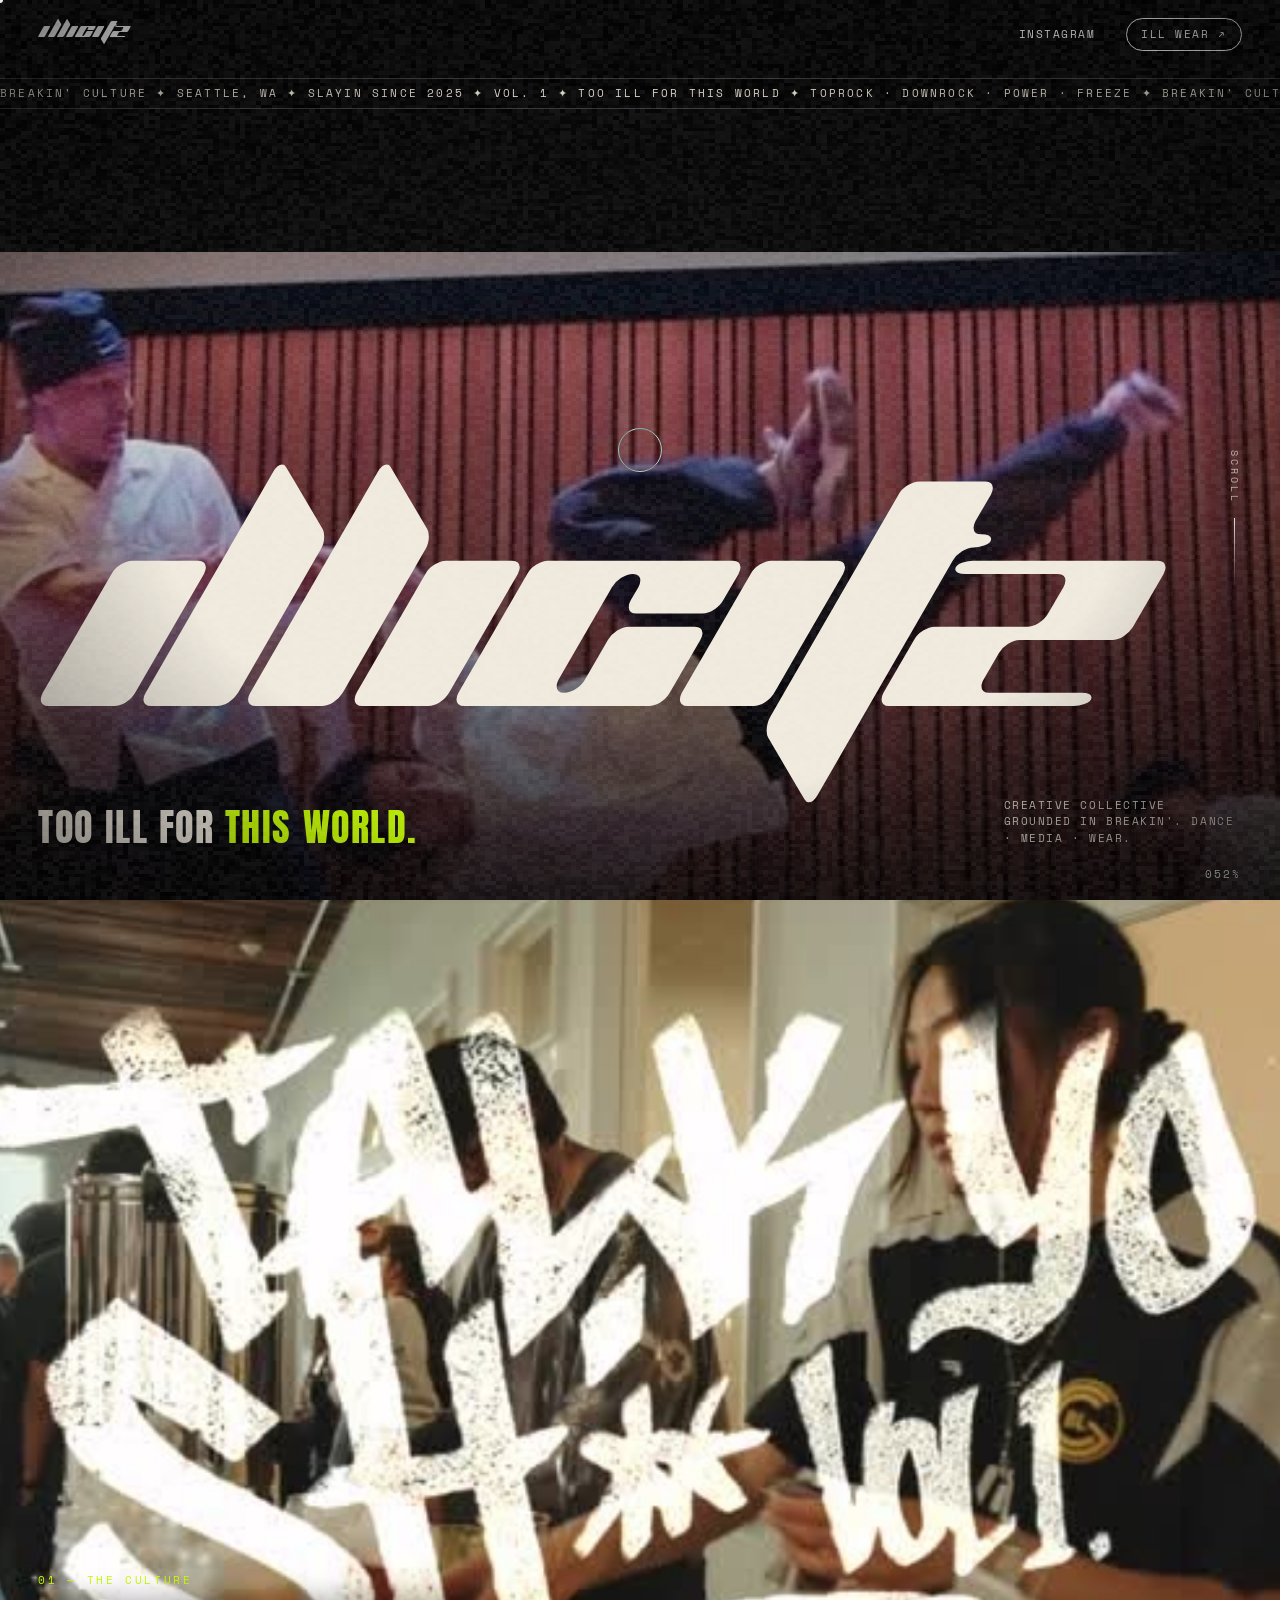
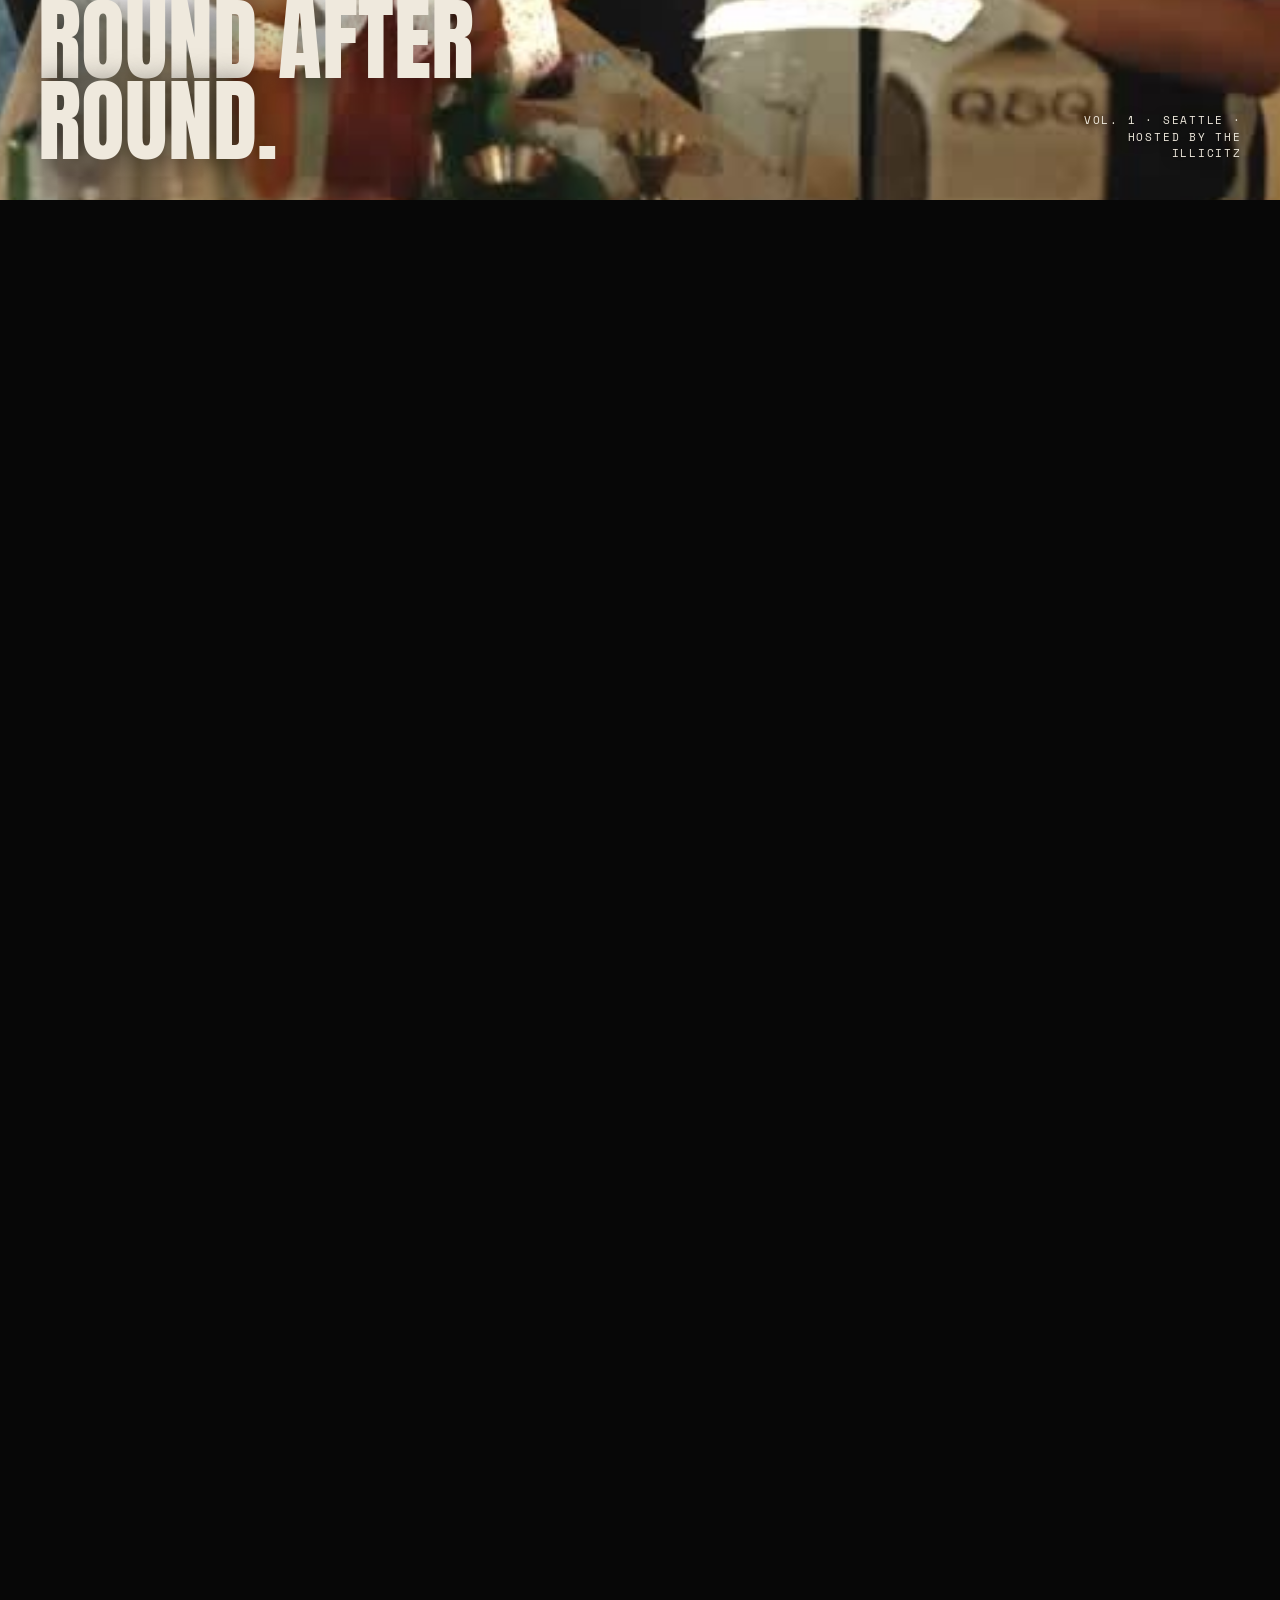
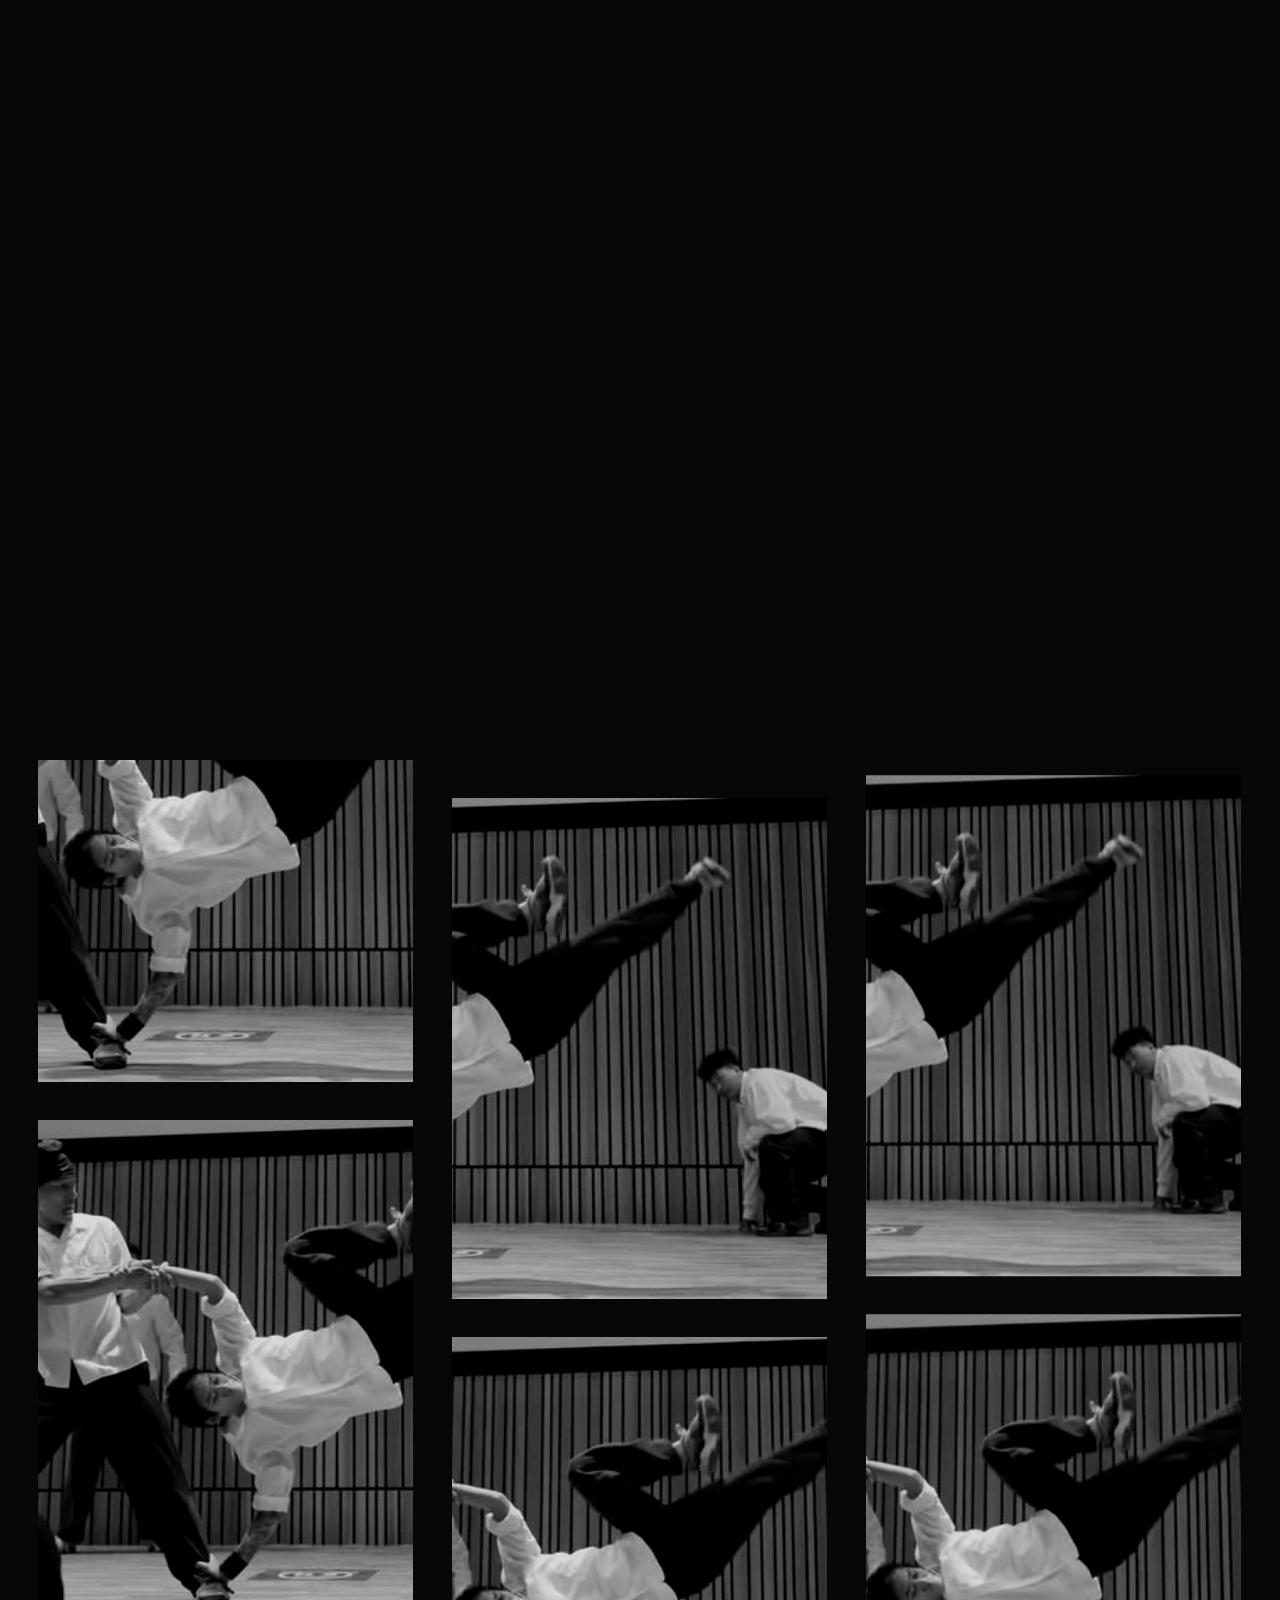
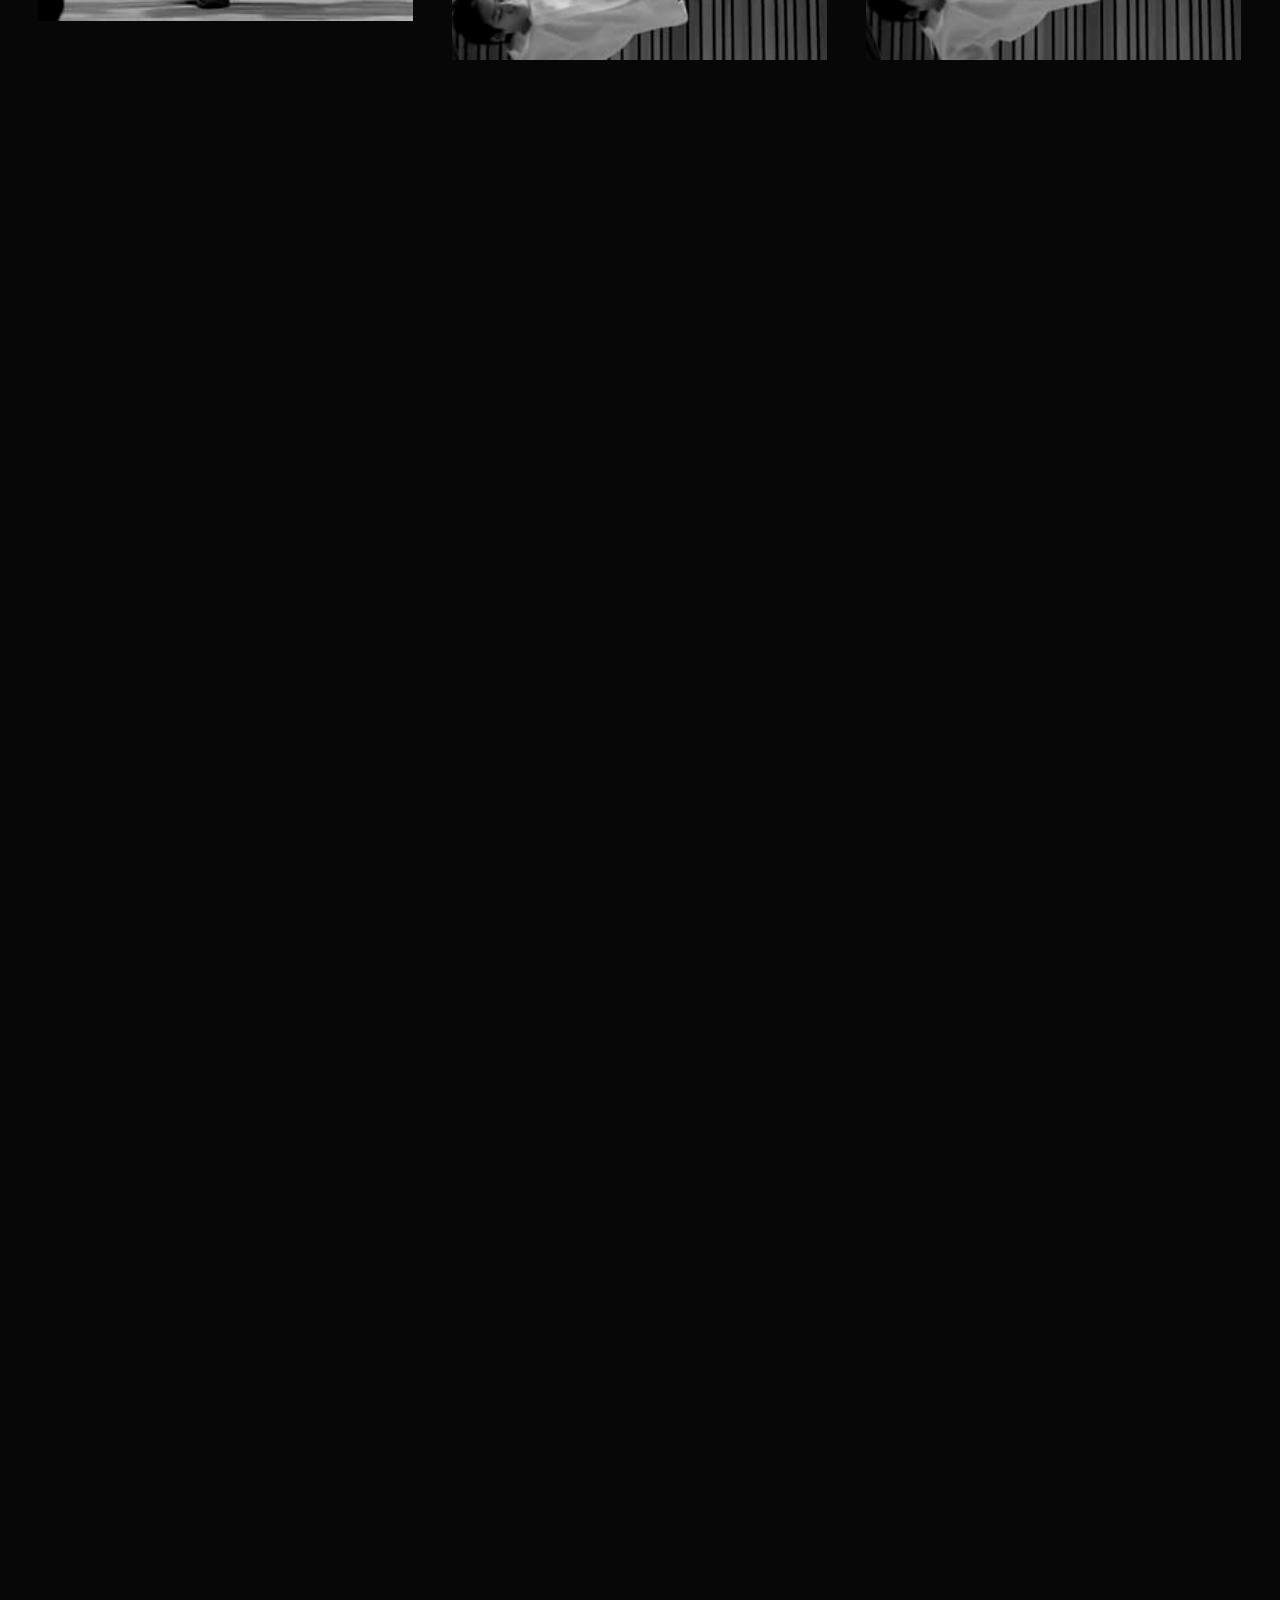
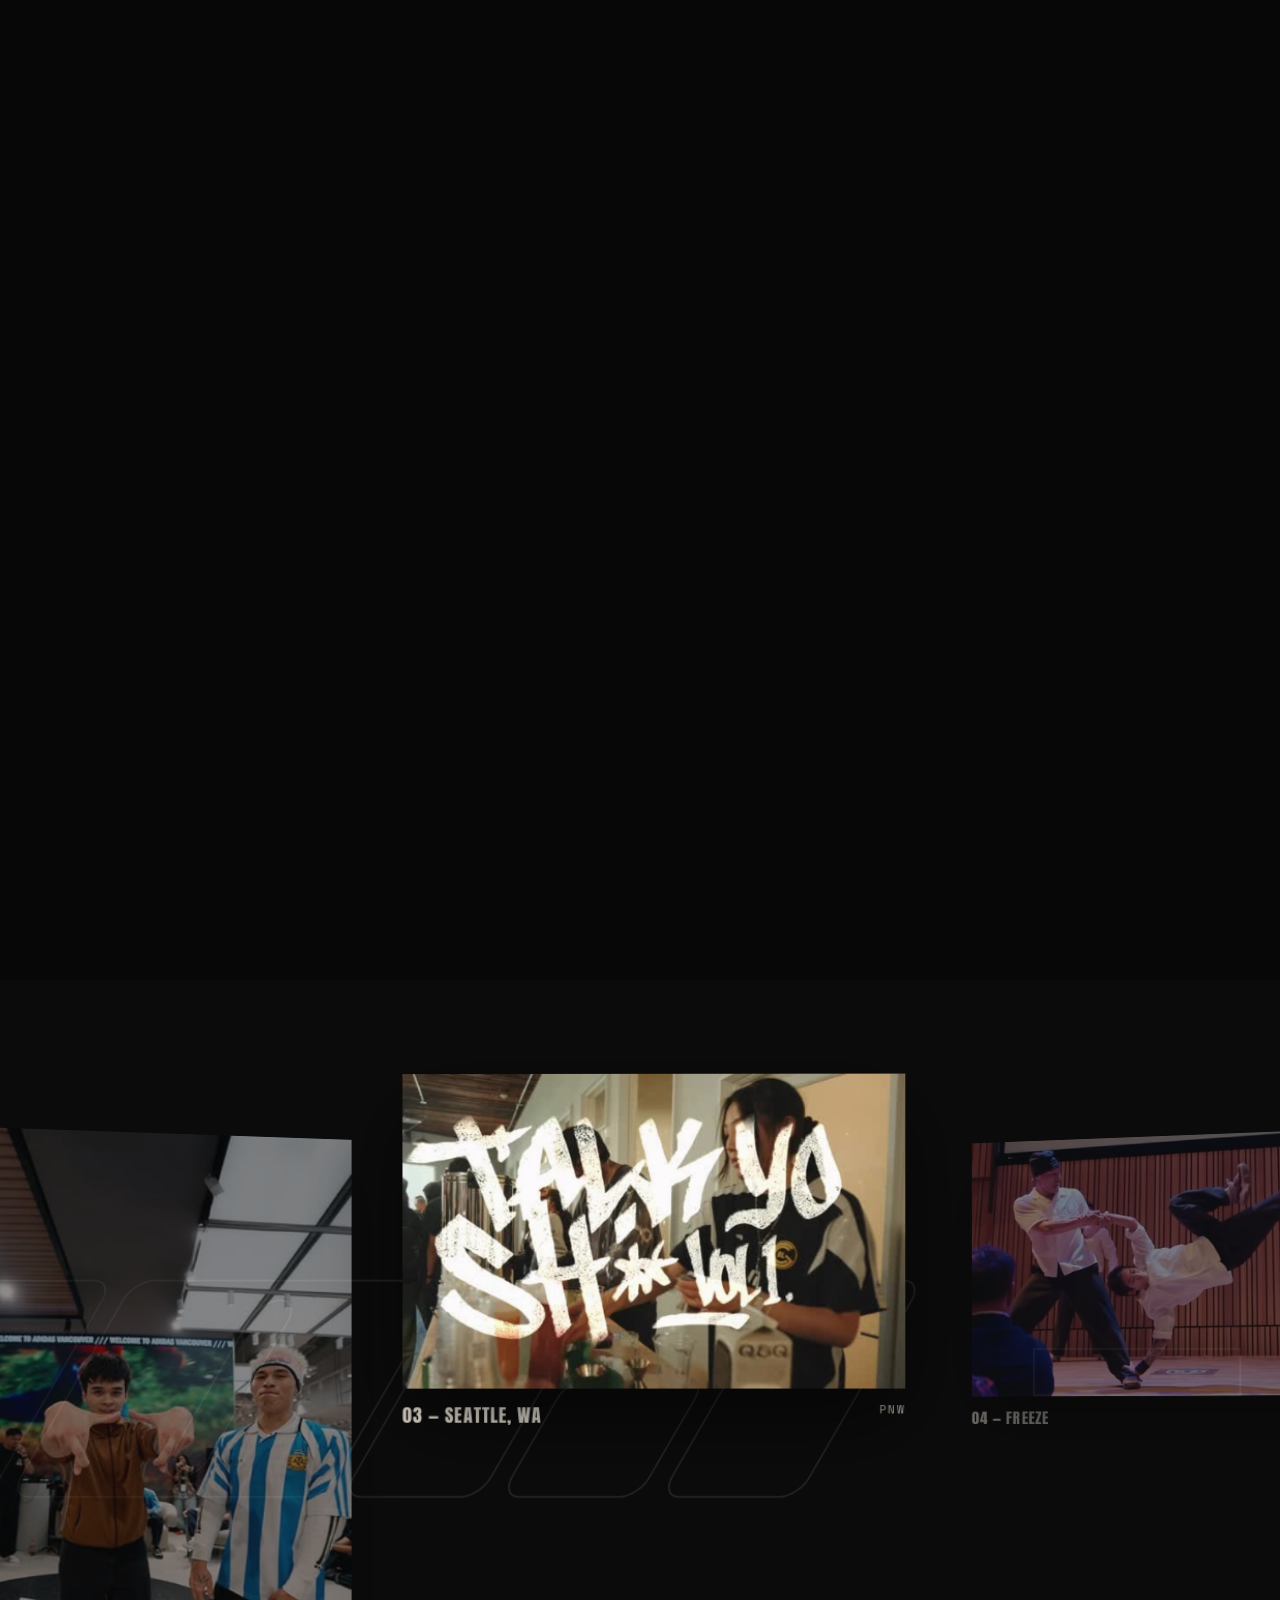
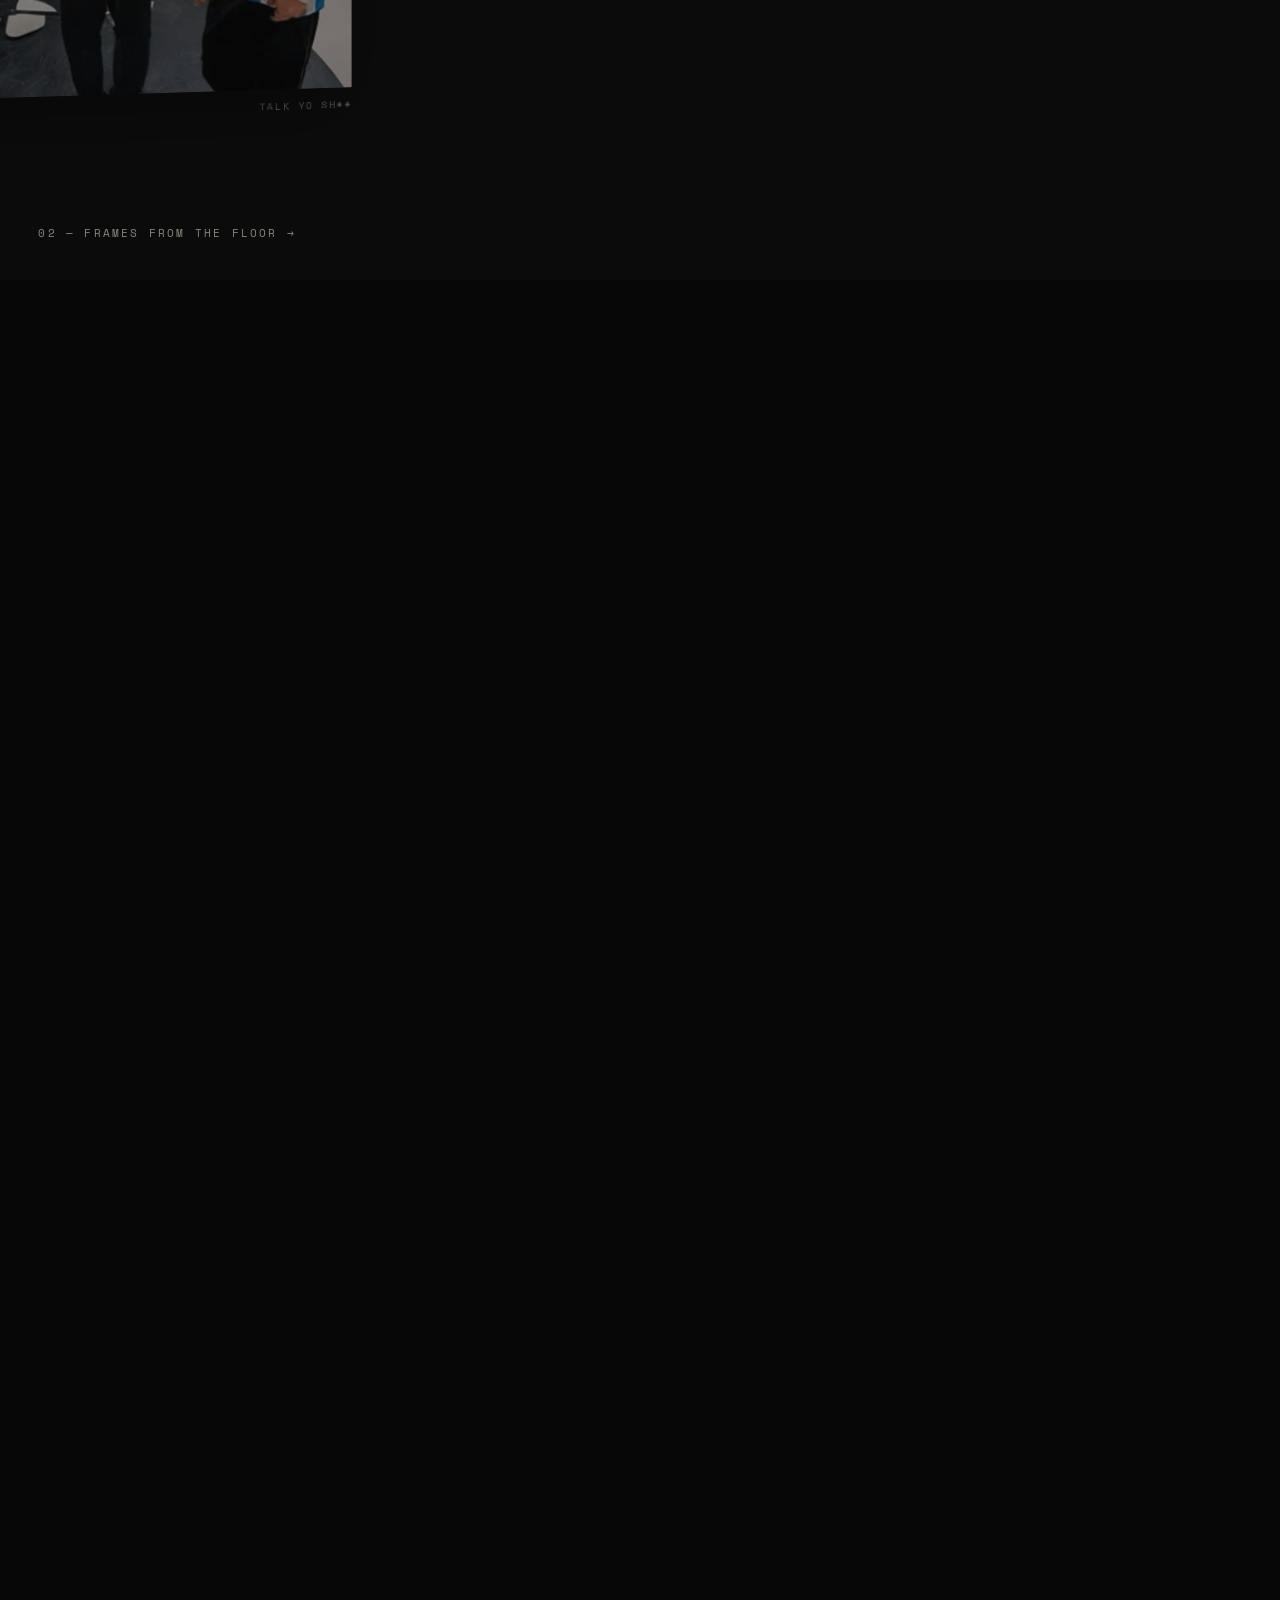
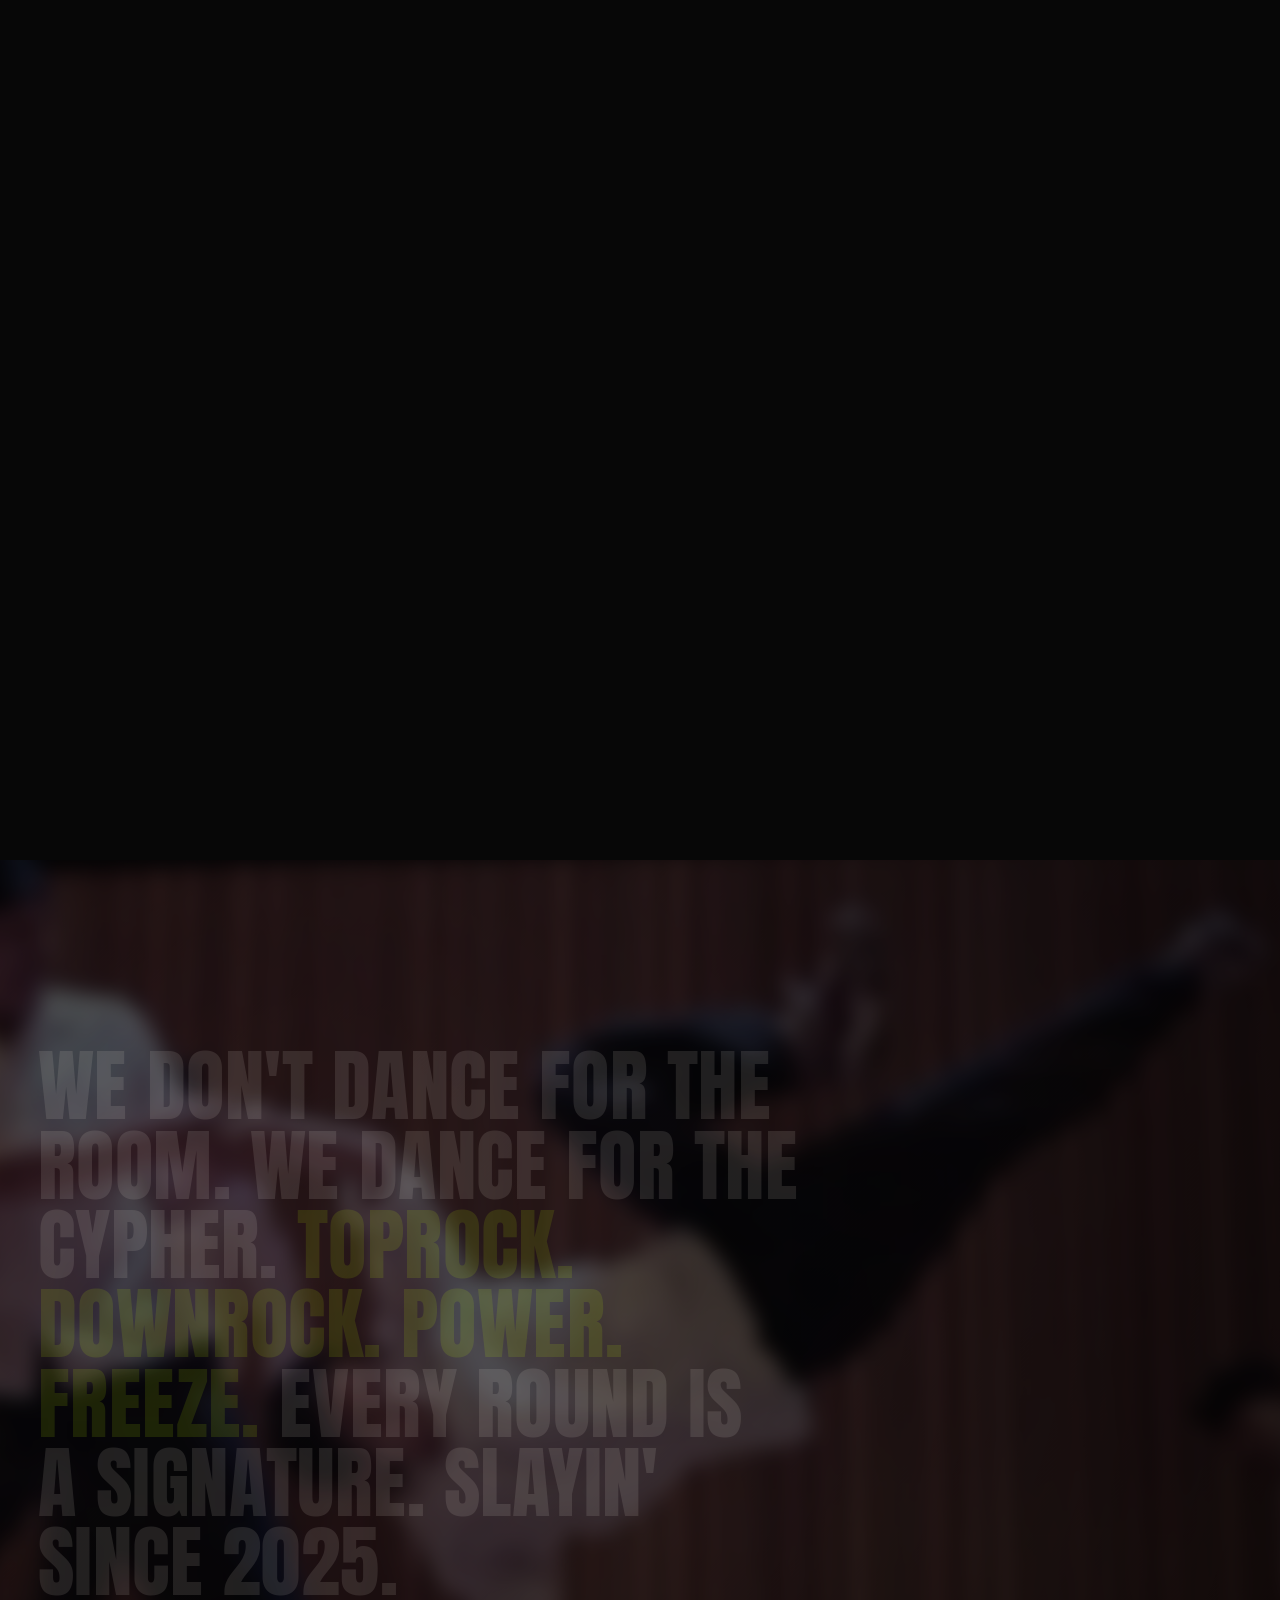
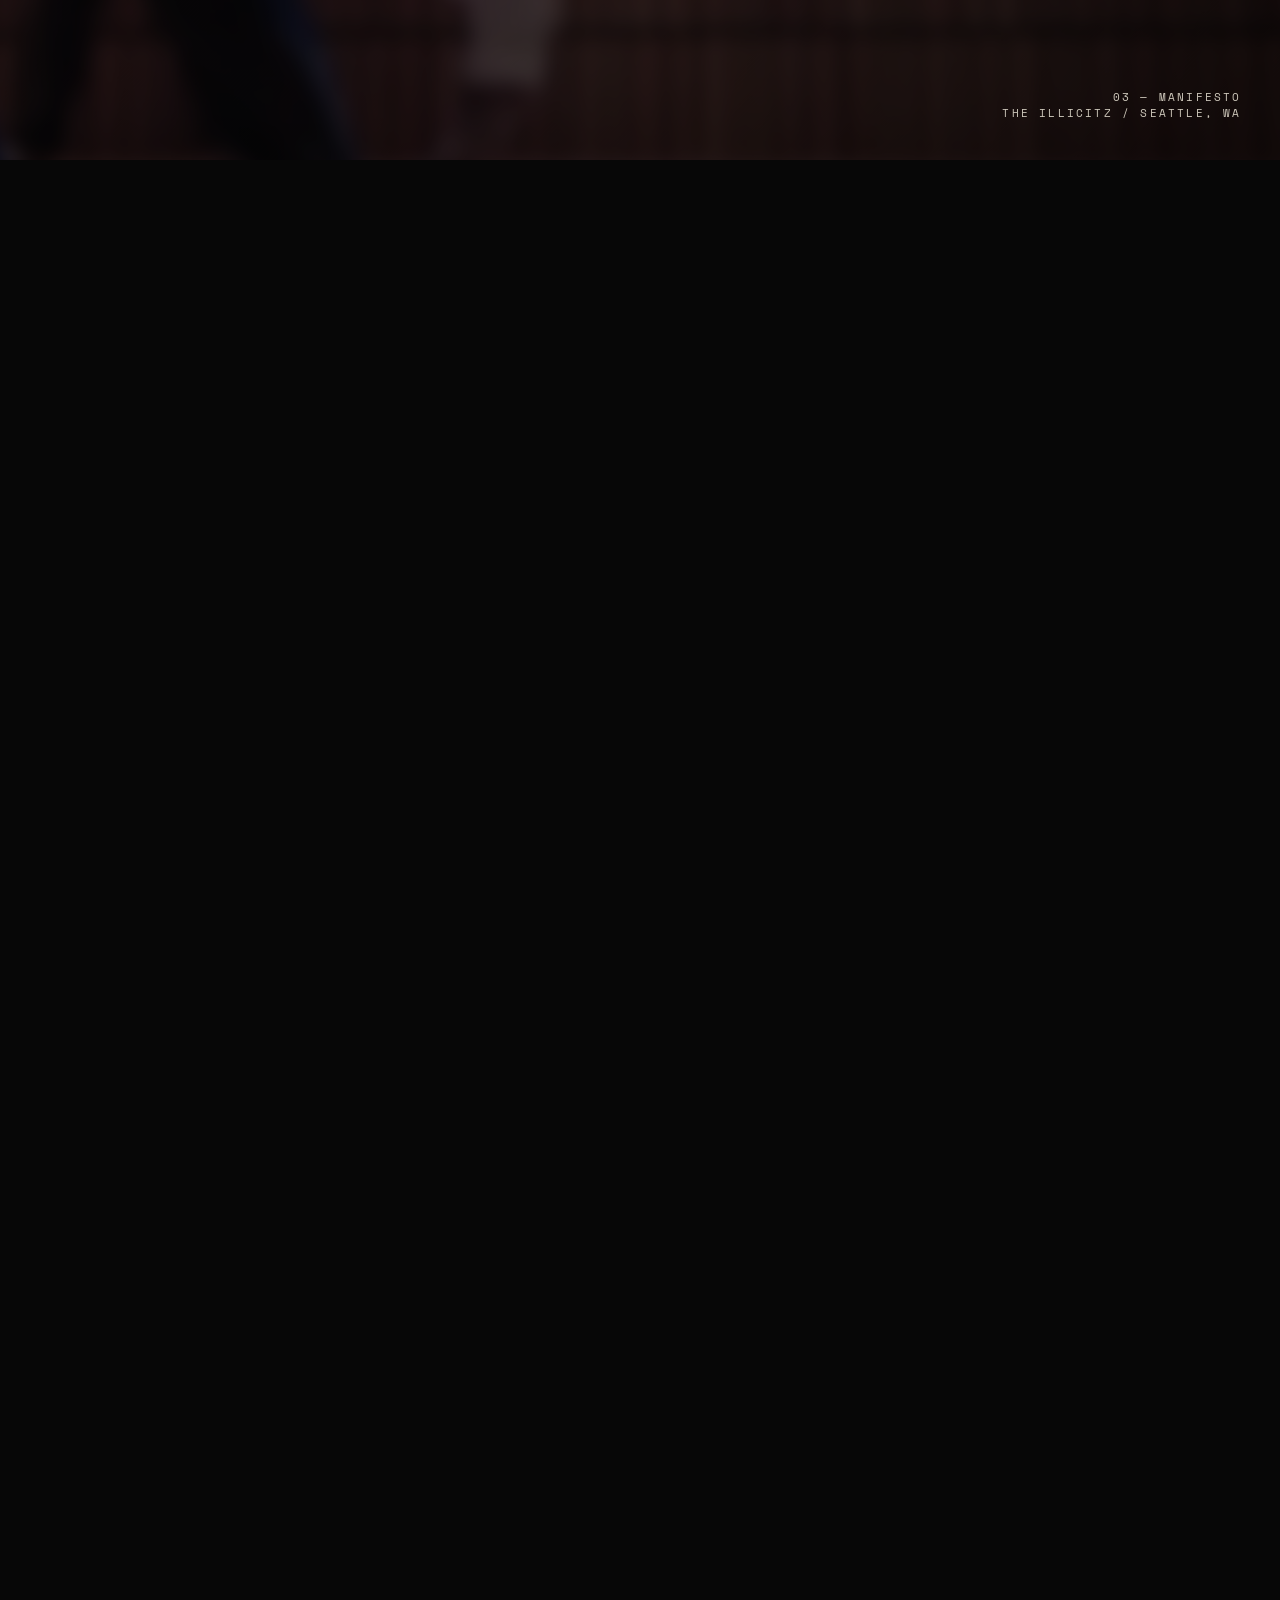
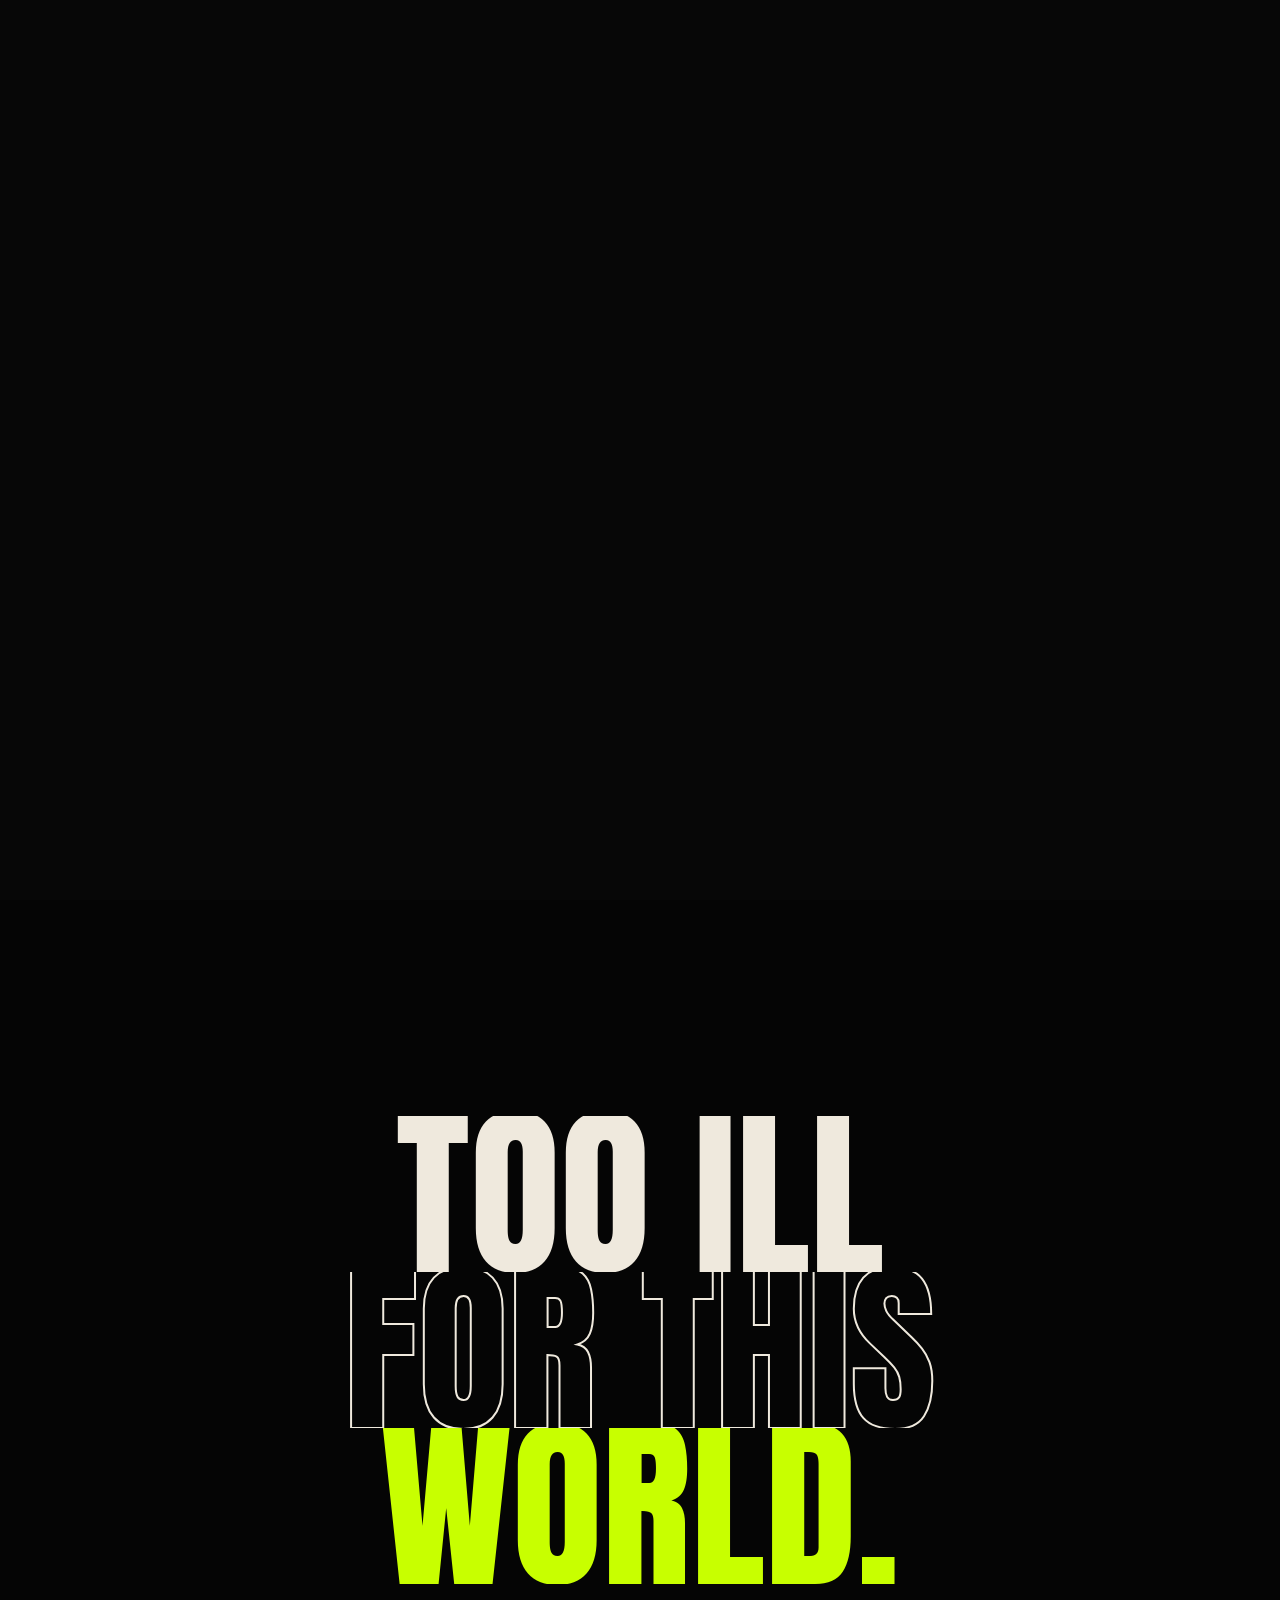
==== index.html @ 77d9eb9c "Illicitz site: cinematic scroll home, Ill Wear 3D shop, Vault lock game Co-Authored-By: Claude Sonne" ====
<!doctype html>
<html lang="en">
<head>
  <meta charset="utf-8">
  <meta name="viewport" content="width=device-width,initial-scale=1,viewport-fit=cover">
  <title>ILLICITZ — Too ill for this world.</title>
  <meta name="description" content="The Illicitz — a creative collective rooted in breakin' culture. Seattle, WA. Slayin since 2025. Home of Ill Wear.">
  <meta name="theme-color" content="#070707">
  <meta property="og:title" content="ILLICITZ — Too ill for this world.">
  <meta property="og:description" content="Creative collective rooted in breakin' culture. Seattle, WA. Home of Ill Wear.">
  <meta property="og:image" content="media/still-01.jpg">
  <link rel="icon" type="image/svg+xml" href="favicon.svg">
  <link rel="preconnect" href="https://fonts.googleapis.com">
  <link rel="preconnect" href="https://fonts.gstatic.com" crossorigin>
  <link href="https://fonts.googleapis.com/css2?family=Anton&family=Space+Mono:wght@400;700&display=swap" rel="stylesheet">
  <link rel="preload" href="fonts/PlanetKosmos.ttf" as="font" type="font/ttf" crossorigin>
  <link rel="stylesheet" href="css/style.css">
</head>
<body class="home is-loading">

<canvas id="grain" aria-hidden="true"></canvas>
<div class="vignette" aria-hidden="true"></div>

<!-- LOADER: the image fills the word -->
<div id="loader" aria-live="polite">
  <div class="ld-moto">The Illicitz / Seattle, WA</div>
  <div class="ld-wrap" id="ldWrap">
    <div class="ld-word outline">ILLICITZ</div>
    <div class="ld-word fill" id="ldFill">ILLICITZ</div>
  </div>
  <div class="ld-meta"><span>Loading the cypher…</span><span class="ld-count" id="ldCount">000</span></div>
</div>

<header class="nav">
  <a href="#top" class="logo glitch" data-text="ILLICITZ" aria-label="Illicitz home">ILLICITZ</a>
  <nav class="links">
    <a href="https://www.instagram.com/theillicitz/" target="_blank" rel="noopener" class="hide-m">Instagram</a>
    <a href="wear.html" data-transition class="pill">Ill Wear ↗</a>
  </nav>
</header>

<main id="top">
  <!-- HERO -->
  <section class="hero" id="hero">
    <div class="hero-bg" id="heroBg"><div class="media" data-m="0" data-pos="50% 40%"></div></div>
    <div class="hero-shade"></div>
    <div class="ticker" aria-hidden="true"><span>Breakin' culture ✦ Seattle, WA ✦ Slayin since 2025 ✦ Vol. 1 ✦ Too ill for this world ✦ Toprock · Downrock · Power · Freeze ✦ Breakin' culture ✦ Seattle, WA ✦ Slayin since 2025 ✦ Vol. 1 ✦ Too ill for this world ✦ Toprock · Downrock · Power · Freeze ✦</span></div>
    <div class="scroll-cue">Scroll</div>
    <h1 class="hero-word glitch" id="heroWord" data-text="ILLICITZ" data-auto>ILLICITZ</h1>
    <div class="hero-row">
      <p class="hero-moto">Too ill for <b>this world.</b></p>
      <p class="hero-sub">Creative collective grounded in breakin'. Dance · Media · Wear.</p>
    </div>
  </section>

  <!-- 01 EXPAND -->
  <section class="scene s-expand" id="sExpand" style="height:340vh">
    <div class="pin">
      <div class="ex-text ex-l" id="exL">Break</div>
      <div class="ex-text ex-r" id="exR">in'</div>
      <div class="ex-frame" id="exFrame">
        <div class="media" data-m="2" data-pos="50% 50%" id="exMedia"></div>
        <div class="ex-cap" id="exCap">
          <div><span class="kick">01 — The culture</span><h2>Round after round.</h2></div>
          <p>Vol. 1 · Seattle · Hosted by The Illicitz</p>
        </div>
      </div>
    </div>
  </section>

  <!-- 02 COLUMNS -->
  <section class="scene s-cols" id="sCols" style="height:380vh">
    <div class="pin">
      <div class="cols" id="cols"></div>
      <div class="cols-title"><h2>Not a trend.<br>A language.</h2><p>Toprock ✦ Downrock ✦ Power ✦ Freeze</p></div>
    </div>
  </section>

  <!-- 03 REEL -->
  <section class="scene s-reel" id="sReel" style="height:520vh">
    <div class="pin">
      <div class="reel-bg" id="reelBg">VOL.1 — SLAYIN SINCE 2025 — VOL.1 — SLAYIN SINCE 2025</div>
      <div class="reel-track" id="reelTrack"></div>
      <div class="reel-hint">02 — Frames from the floor →</div>
    </div>
  </section>

  <!-- 04 MANIFESTO -->
  <section class="scene s-mani" id="sMani" style="height:360vh">
    <div class="pin">
      <div class="mani-bg" id="maniBg"><div class="media" data-m="0" data-pos="50% 50%"></div></div>
      <p class="mani" id="mani"></p>
      <div class="mani-tag">03 — Manifesto<br>The Illicitz / Seattle, WA</div>
    </div>
  </section>

  <!-- 05 FINALE -->
  <section class="scene s-fin" id="sFin" style="height:320vh">
    <div class="pin">
      <div class="fin-moto" id="finMoto" aria-label="Too ill for this world.">
        <span><i>Too ill</i></span>
        <span><i class="o">for this</i></span>
        <span><i class="a">world.</i></span>
      </div>
      <a href="wear.html" data-transition class="shop-badge" id="shopBadge" aria-label="Enter Ill Wear shop" data-cursor="big">
        <svg class="ring" viewBox="0 0 200 200" aria-hidden="true">
          <defs><path id="circ" d="M100,100 m-86,0 a86,86 0 1,1 172,0 a86,86 0 1,1 -172,0"/></defs>
          <text><textPath href="#circ" startOffset="0">ILL WEAR ✦ TOO ILL FOR THE SOCIETY ✦ ILL WEAR ✦ TOO ILL FOR THE SOCIETY ✦</textPath></text>
        </svg>
        <div class="disc"></div>
        <svg class="bag" viewBox="0 0 64 64" fill="none" stroke="currentColor" stroke-width="4.5" stroke-linejoin="round" stroke-linecap="round" aria-hidden="true">
          <path d="M20 8 L8 18 L14 26 L20 22 V56 H44 V22 L50 26 L56 18 L44 8 C42 14 22 14 20 8 Z" fill="currentColor"/>
        </svg>
      </a>
      <div class="shop-label" id="shopLabel"><b>Ill Wear</b>Enter the shop</div>
    </div>
  </section>
</main>

<footer class="foot">
  <span>© 2025–2026 The Illicitz · Seattle, WA</span>
  <a href="https://www.instagram.com/theillicitz/" target="_blank" rel="noopener">@theillicitz</a>
  <a href="wear.html" data-transition>Ill Wear →</a>
</footer>
<div class="prog" id="prog">000%</div>

<script type="module" src="js/home.js"></script>
<noscript><p style="position:fixed;inset:0;z-index:5000;background:#000;color:#fff;padding:40px">ILLICITZ needs JavaScript. Instagram: @theillicitz</p></noscript>
</body>
</html>
---- css/style.css ----
/* ILLICITZ — shared + home + shop + vault styles */
@font-face{
  font-family:"Planet Kosmos";
  src:url("../fonts/PlanetKosmos.ttf") format("truetype");
  font-display:block;
}
:root{
  --bg:#070707;
  --ink:#efe9dd;
  --acid:#c8ff00;
  --red:#ff2d1f;
  --cyan:#00e5ff;
  --mute:#8a867c;
  --f-kosmos:"Planet Kosmos","Anton",Impact,sans-serif;
  --f-head:"Anton","Impact","Arial Narrow",sans-serif;
  --f-mono:"Space Mono",ui-monospace,Menlo,Consolas,monospace;
  --gut:clamp(16px,3vw,40px);
}
*{box-sizing:border-box;margin:0;padding:0}
html{background:var(--bg);-webkit-text-size-adjust:100%}
body{background:var(--bg);color:var(--ink);font-family:var(--f-mono);font-size:13px;line-height:1.5;overflow-x:hidden;-webkit-font-smoothing:antialiased}
a{color:inherit;text-decoration:none}
button{font:inherit;color:inherit;background:none;border:0;cursor:pointer}
img,video{display:block;max-width:100%}
::selection{background:var(--acid);color:#000}
body.is-loading{overflow:hidden;height:100vh}
@media (hover:hover) and (pointer:fine){ body.has-cursor, body.has-cursor a, body.has-cursor button{cursor:none} }

/* ---------- global fx ---------- */
#grain{position:fixed;inset:0;width:100%;height:100%;pointer-events:none;z-index:900;opacity:.07;mix-blend-mode:screen;image-rendering:pixelated}
.vignette{position:fixed;inset:0;pointer-events:none;z-index:899;background:radial-gradient(ellipse at center,transparent 55%,rgba(0,0,0,.55) 100%)}
.cursor{position:fixed;left:0;top:0;width:44px;height:44px;margin:-22px 0 0 -22px;border:1.5px solid #fff;border-radius:50%;pointer-events:none;z-index:1000;mix-blend-mode:difference;transition:width .25s,height .25s,margin .25s,background .25s,border-color .25s;will-change:transform}
.cursor.big{width:92px;height:92px;margin:-46px 0 0 -46px;background:#fff}
.cursor-dot{position:fixed;left:0;top:0;width:6px;height:6px;margin:-3px 0 0 -3px;background:#fff;border-radius:50%;pointer-events:none;z-index:1000;mix-blend-mode:difference}
@media (hover:none){.cursor,.cursor-dot{display:none}}

/* page wipe */
.wipe{position:fixed;inset:0;z-index:2000;pointer-events:none;display:flex;flex-direction:column}
.wipe i{flex:1;background:var(--acid);transform:scaleX(0);transform-origin:left}
.wipe i:nth-child(even){background:var(--red)}
.wipe i:nth-child(3n){background:#fff}
.wipe.out i{animation:wipeOut .5s cubic-bezier(.7,0,.2,1) forwards;animation-delay:calc(var(--i)*45ms)}
.wipe.in i{transform:scaleX(1);transform-origin:right;animation:wipeIn .6s cubic-bezier(.7,0,.2,1) forwards;animation-delay:calc(var(--i)*45ms)}
.wipe.out{pointer-events:all}
@keyframes wipeOut{to{transform:scaleX(1)}}
@keyframes wipeIn{to{transform:scaleX(0)}}

/* glitch text */
.glitch{position:relative;display:inline-block}
.glitch::before,.glitch::after{content:attr(data-text);position:absolute;left:0;top:0;width:100%;height:100%;pointer-events:none;opacity:0;white-space:inherit}
.glitch::before{color:var(--red);mix-blend-mode:screen}
.glitch::after{color:var(--cyan);mix-blend-mode:screen}
.glitch:hover::before,.glitch.on::before{opacity:.95;animation:gA .38s steps(2,end) infinite}
.glitch:hover::after,.glitch.on::after{opacity:.95;animation:gB .38s steps(2,end) infinite}
@keyframes gA{
  0%{clip-path:inset(10% 0 70% 0);transform:translate(-6px,0)}
  25%{clip-path:inset(60% 0 8% 0);transform:translate(5px,-2px)}
  50%{clip-path:inset(35% 0 40% 0);transform:translate(-3px,2px)}
  75%{clip-path:inset(80% 0 2% 0);transform:translate(7px,0)}
  100%{clip-path:inset(0 0 85% 0);transform:translate(-5px,1px)}}
@keyframes gB{
  0%{clip-path:inset(70% 0 10% 0);transform:translate(6px,0)}
  25%{clip-path:inset(5% 0 75% 0);transform:translate(-5px,2px)}
  50%{clip-path:inset(45% 0 30% 0);transform:translate(3px,-2px)}
  75%{clip-path:inset(15% 0 60% 0);transform:translate(-7px,0)}
  100%{clip-path:inset(88% 0 0 0);transform:translate(5px,-1px)}}

/* nav */
.nav{position:fixed;left:0;right:0;top:0;z-index:800;display:flex;justify-content:space-between;align-items:center;padding:18px var(--gut);mix-blend-mode:difference;color:#fff;pointer-events:none}
.nav a,.nav button{pointer-events:auto}
.nav .logo{font-family:var(--f-kosmos);font-size:20px;letter-spacing:.06em}
.nav .links{display:flex;gap:clamp(14px,2.4vw,34px);align-items:center;text-transform:uppercase;letter-spacing:.14em;font-size:11px}
.nav .links a:hover{text-decoration:line-through}
.nav .pill{border:1px solid #fff;padding:7px 14px;border-radius:99px}

/* ---------- loader ---------- */
#loader{position:fixed;inset:0;background:#050505;z-index:1500;display:flex;align-items:center;justify-content:center;overflow:hidden}
#loader.done{pointer-events:none}
.ld-wrap{position:relative;transform-origin:62% 52%;will-change:transform}
.ld-word{font-family:var(--f-kosmos);font-size:clamp(46px,15.5vw,300px);line-height:1;letter-spacing:.01em;white-space:nowrap;position:relative}
.ld-word.outline{color:transparent;-webkit-text-stroke:1.5px rgba(239,233,221,.45)}
.ld-word.fill{position:absolute;left:0;top:0;color:transparent;background-size:cover;background-position:center;-webkit-background-clip:text;background-clip:text;clip-path:inset(100% 0 0 0);filter:contrast(1.15) saturate(1.2)}
.ld-meta{position:absolute;left:var(--gut);right:var(--gut);bottom:28px;display:flex;justify-content:space-between;text-transform:uppercase;letter-spacing:.16em;font-size:11px;color:var(--mute)}
.ld-count{font-family:var(--f-kosmos);font-size:clamp(26px,5vw,64px);color:var(--ink);letter-spacing:.02em;line-height:1}
.ld-moto{position:absolute;top:28px;left:var(--gut);text-transform:uppercase;letter-spacing:.2em;font-size:11px;color:var(--mute)}

/* ---------- hero ---------- */
.hero{position:relative;height:100vh;min-height:560px;overflow:hidden;display:flex;flex-direction:column;justify-content:flex-end;padding:0 var(--gut) clamp(28px,6vh,70px)}
.hero-bg{position:absolute;inset:-6%;will-change:transform}
.hero-bg .media{position:absolute;inset:0}
.hero-bg .media img,.hero-bg .media video{animation:kb 22s ease-in-out infinite alternate}
@keyframes kb{from{transform:scale(1.04) translate(0,0)}to{transform:scale(1.2) translate(-2%,-1.5%)}}
.hero-shade{position:absolute;inset:0;background:linear-gradient(180deg,rgba(0,0,0,.55) 0%,rgba(0,0,0,.05) 40%,rgba(0,0,0,.85) 100%)}
.hero-word{position:relative;font-family:var(--f-kosmos);font-weight:400;font-size:clamp(46px,21.5vw,520px);line-height:.86;letter-spacing:-.005em;white-space:nowrap;will-change:transform,opacity}
.hero-row{position:relative;display:flex;justify-content:space-between;align-items:flex-end;gap:20px;margin-top:clamp(14px,2.4vh,26px);flex-wrap:wrap}
.hero-moto{font-family:var(--f-head);font-size:clamp(20px,3vw,44px);letter-spacing:.04em;text-transform:uppercase;line-height:1}
.hero-moto b{color:var(--acid);font-weight:400}
.hero-sub{max-width:34ch;text-transform:uppercase;letter-spacing:.14em;font-size:11px;color:#cfc9bc}
.scroll-cue{position:absolute;right:var(--gut);top:50%;writing-mode:vertical-rl;text-transform:uppercase;letter-spacing:.3em;font-size:10px;color:#cfc9bc;display:flex;align-items:center;gap:14px}
.scroll-cue::after{content:"";width:1px;height:70px;background:linear-gradient(#fff,transparent);animation:cue 1.8s ease-in-out infinite;transform-origin:top}
@keyframes cue{0%{transform:scaleY(0)}50%{transform:scaleY(1)}100%{transform:scaleY(1);opacity:0}}
.ticker{position:absolute;left:0;right:0;top:78px;overflow:hidden;white-space:nowrap;border-block:1px solid rgba(255,255,255,.2);padding:6px 0;font-size:11px;letter-spacing:.2em;text-transform:uppercase;color:#d9d3c5;background:rgba(0,0,0,.25);backdrop-filter:blur(4px)}
.ticker span{display:inline-block;padding-right:2.4em;animation:tick 28s linear infinite}
@keyframes tick{to{transform:translateX(-100%)}}

/* media */
.media{position:relative;overflow:hidden;background:#111}
.media img,.media video{width:100%;height:100%;object-fit:cover}

/* ---------- scenes ---------- */
.scene{position:relative}
.pin{position:sticky;top:0;height:100vh;overflow:hidden}

/* expand */
.s-expand .pin{display:flex;align-items:center;justify-content:center;background:var(--bg)}
.ex-text{position:absolute;top:50%;font-family:var(--f-head);font-size:clamp(70px,24vw,420px);line-height:.8;text-transform:uppercase;letter-spacing:-.01em;white-space:nowrap;transform:translateY(-50%);will-change:transform;z-index:1}
.ex-l{left:3vw;color:var(--ink)}
.ex-r{right:3vw;color:transparent;-webkit-text-stroke:2px var(--acid)}
.ex-frame{position:absolute;inset:0;z-index:2;will-change:clip-path}
.ex-frame .media{position:absolute;inset:0}
.ex-frame .media img{will-change:transform}
.ex-cap{position:absolute;left:var(--gut);bottom:var(--gut);right:var(--gut);display:flex;justify-content:space-between;align-items:flex-end;gap:16px;opacity:0;text-transform:uppercase;z-index:3}
.ex-cap h2{font-family:var(--f-head);font-weight:400;font-size:clamp(34px,7vw,120px);line-height:.9;max-width:12ch;text-shadow:0 2px 30px rgba(0,0,0,.6)}
.ex-cap p{letter-spacing:.16em;font-size:11px;max-width:26ch;text-align:right;text-shadow:0 1px 12px #000}
.kick{display:inline-block;font-size:11px;letter-spacing:.24em;color:var(--acid);text-transform:uppercase;margin-bottom:12px}

/* columns */
.s-cols .pin{background:var(--bg)}
.cols{position:absolute;inset:0;display:grid;grid-template-columns:repeat(3,1fr);gap:var(--gut);padding:0 var(--gut)}
.col{display:flex;flex-direction:column;gap:var(--gut);will-change:transform;padding:var(--gut) 0}
.col .tile{aspect-ratio:3/4;flex:none}
.col .tile img{filter:grayscale(1) contrast(1.25) brightness(.85);transition:filter .5s}
.col .tile.lit img{filter:none}
.cols-title{position:absolute;inset:0;display:flex;flex-direction:column;align-items:center;justify-content:center;text-align:center;mix-blend-mode:difference;color:#fff;pointer-events:none;z-index:3;text-transform:uppercase}
.cols-title h2{font-family:var(--f-head);font-weight:400;font-size:clamp(46px,13vw,230px);line-height:.88}
.cols-title p{letter-spacing:.3em;font-size:11px;margin-top:16px}

/* reel */
.s-reel .pin{background:#0b0b0b;display:flex;align-items:center}
.reel-bg{position:absolute;left:0;top:50%;white-space:nowrap;font-family:var(--f-kosmos);font-size:clamp(120px,32vw,560px);line-height:1;color:transparent;-webkit-text-stroke:1.5px rgba(239,233,221,.14);transform:translateY(-52%);will-change:transform;pointer-events:none}
.reel-track{position:relative;display:flex;gap:clamp(16px,3vw,48px);padding:0 8vw;will-change:transform;perspective:1400px}
.frame{flex:none;width:clamp(260px,38vw,640px);position:relative;will-change:transform}
.frame .media{aspect-ratio:16/10;box-shadow:0 30px 80px rgba(0,0,0,.6)}
.frame.tall .media{aspect-ratio:3/4}
.frame figcaption{display:flex;justify-content:space-between;margin-top:12px;text-transform:uppercase;letter-spacing:.14em;font-size:11px;color:#bdb7a9}
.frame figcaption b{font-family:var(--f-head);font-weight:400;font-size:18px;letter-spacing:.06em;color:var(--ink)}
.reel-hint{position:absolute;left:var(--gut);bottom:var(--gut);text-transform:uppercase;letter-spacing:.2em;font-size:11px;color:var(--mute)}

/* manifesto */
.s-mani .pin{display:flex;align-items:center;padding:0 var(--gut)}
.mani-bg{position:absolute;inset:-5%;will-change:transform}
.mani-bg .media{position:absolute;inset:0}
.mani-bg img{filter:blur(8px) brightness(.38) saturate(.7)}
.mani-bg::after{content:"";position:absolute;inset:0;background:radial-gradient(circle at 30% 40%,transparent,rgba(0,0,0,.7))}
.mani{position:relative;font-family:var(--f-head);font-size:clamp(30px,6.2vw,110px);line-height:1;text-transform:uppercase;max-width:20ch;letter-spacing:.005em}
.mani .w{display:inline-block;margin-right:.24em;opacity:.12;will-change:opacity,transform}
.mani .w.hot{color:var(--acid)}
.mani-tag{position:absolute;right:var(--gut);bottom:var(--gut);text-align:right;text-transform:uppercase;letter-spacing:.2em;font-size:11px;color:#cfc9bc}

/* finale */
.s-fin .pin{display:flex;align-items:center;justify-content:center;background:#050505}
.fin-moto{position:absolute;inset:0;display:flex;flex-direction:column;align-items:center;justify-content:center;text-align:center;font-family:var(--f-head);text-transform:uppercase;line-height:.84;font-size:clamp(54px,14.5vw,270px);will-change:transform,opacity,filter}
.fin-moto span{display:block;overflow:hidden}
.fin-moto span i{display:block;font-style:normal;will-change:transform}
.fin-moto .o{color:transparent;-webkit-text-stroke:2px var(--ink)}
.fin-moto .a{color:var(--acid)}
.shop-badge{position:relative;width:clamp(190px,26vw,340px);aspect-ratio:1;display:flex;align-items:center;justify-content:center;border-radius:50%;z-index:5;transform:scale(0);opacity:0;will-change:transform}
.shop-badge .disc{position:absolute;inset:11%;border-radius:50%;background:var(--acid);box-shadow:0 0 0 2px #000 inset,0 0 80px rgba(200,255,0,.35);transition:transform .35s,background .25s}
.shop-badge:hover .disc{transform:scale(1.07);background:#fff}
.shop-badge svg.ring{position:absolute;inset:0;width:100%;height:100%;animation:spin 16s linear infinite}
.shop-badge svg.ring text{font-family:var(--f-mono);font-size:11.2px;letter-spacing:.2em;fill:var(--ink);text-transform:uppercase}
.shop-badge .bag{position:relative;width:34%;color:#000;transition:transform .3s}
.shop-badge:hover .bag{animation:wob .5s ease-in-out infinite}
@keyframes spin{to{transform:rotate(360deg)}}
@keyframes wob{0%,100%{transform:rotate(-6deg)}50%{transform:rotate(6deg) scale(1.08)}}
.shop-label{position:absolute;left:0;right:0;bottom:11vh;text-align:center;z-index:5;opacity:0;text-transform:uppercase;letter-spacing:.3em;font-size:12px}
.shop-label b{font-family:var(--f-kosmos);font-weight:400;font-size:clamp(22px,3vw,40px);letter-spacing:.06em;display:block;margin-bottom:6px;color:var(--acid)}
.foot{display:flex;justify-content:space-between;gap:20px;flex-wrap:wrap;padding:26px var(--gut) 34px;border-top:1px solid #222;text-transform:uppercase;letter-spacing:.16em;font-size:11px;color:var(--mute);background:#050505}
.foot a:hover{color:var(--acid)}
.prog{position:fixed;right:var(--gut);bottom:18px;z-index:800;font-size:11px;letter-spacing:.2em;mix-blend-mode:difference;color:#fff;font-family:var(--f-mono)}

/* ---------- shop (wear.html) ---------- */
body.shop{background:#e8e4d9;color:#0b0b0b}
body.shop ::selection{background:var(--red);color:#fff}
body.shop #grain{mix-blend-mode:multiply;opacity:.05}
body.shop .vignette{background:radial-gradient(ellipse at center,transparent 60%,rgba(0,0,0,.18) 100%)}
body.shop .nav{mix-blend-mode:normal;color:#0b0b0b;background:linear-gradient(#e8e4d9,rgba(232,228,217,0))}
body.shop .nav .pill{border-color:#0b0b0b}
.top-marq{position:fixed;left:0;right:0;top:58px;z-index:790;overflow:hidden;white-space:nowrap;background:var(--red);color:#fff;font-family:var(--f-head);letter-spacing:.12em;text-transform:uppercase;font-size:14px;padding:4px 0}
.top-marq span{display:inline-block;padding-right:2em;animation:tick 22s linear infinite}
.stage{position:relative;height:100vh;min-height:640px;overflow:hidden;padding-top:92px}
.stage-bg{position:absolute;inset:0;display:flex;flex-direction:column;justify-content:center;align-items:center;pointer-events:none;user-select:none;text-transform:uppercase;text-align:center}
.stage-bg h1{font-family:var(--f-head);font-weight:400;font-size:clamp(90px,25vw,470px);line-height:.8;color:transparent;-webkit-text-stroke:2px rgba(11,11,11,.9);letter-spacing:-.01em;transform:translateY(-4%)}
.stage-bg p{font-family:var(--f-mono);letter-spacing:.42em;font-size:clamp(10px,1.2vw,15px);margin-top:20px;color:var(--red);font-weight:700}
#gl{position:absolute;inset:92px 0 0 0;width:100%;height:calc(100% - 92px);touch-action:pan-y}
#gl.drag{cursor:grabbing}
.glitch-flash{position:absolute;inset:0;pointer-events:none;z-index:4;opacity:0;mix-blend-mode:difference;background:linear-gradient(90deg,#f0f 0,#0ff 50%,#ff0 100%)}
.glitch-flash.on{animation:flash .35s steps(3) 1}
@keyframes flash{0%{opacity:.8;clip-path:inset(20% 0 60% 0)}33%{opacity:.6;clip-path:inset(60% 0 10% 0)}66%{opacity:.7;clip-path:inset(0 0 80% 0)}100%{opacity:0}}
.panel{position:absolute;z-index:5;left:var(--gut);bottom:clamp(86px,13vh,130px);width:min(340px,calc(100% - 2*var(--gut)))}
.panel .tag{display:inline-block;background:#0b0b0b;color:#e8e4d9;padding:3px 9px;font-size:10px;letter-spacing:.2em;text-transform:uppercase}
.panel h2{font-family:var(--f-head);font-weight:400;font-size:clamp(26px,3.2vw,44px);line-height:.95;margin:12px 0 8px;text-transform:uppercase}
.panel .price{font-family:var(--f-head);font-size:24px;letter-spacing:.04em}
.panel .price s{color:#7c776b;font-size:16px;margin-right:8px}
.panel .blurb{margin:8px 0 14px;color:#38352e;max-width:36ch}
.row-l{font-size:10px;letter-spacing:.22em;text-transform:uppercase;color:#59554b;margin:12px 0 6px}
.sw{display:flex;gap:8px;flex-wrap:wrap}
.sw button{border:1.5px solid #0b0b0b;padding:6px 12px;text-transform:uppercase;letter-spacing:.12em;font-size:11px;transition:.15s}
.sw button:hover{background:#0b0b0b;color:#e8e4d9}
.sw button.on{background:#0b0b0b;color:#e8e4d9}
.sw button.dot{width:30px;height:30px;padding:0;border-radius:50%;position:relative}
.sw button.dot.on{outline:2px solid var(--red);outline-offset:3px}
.add{margin-top:18px;width:100%;background:var(--red);color:#fff;font-family:var(--f-head);font-size:22px;letter-spacing:.08em;text-transform:uppercase;padding:13px 16px;display:flex;justify-content:space-between;transition:transform .15s,background .15s}
.add:hover{background:#0b0b0b;transform:translate(-3px,-3px);box-shadow:5px 5px 0 var(--red)}
.add:active{transform:translate(0,0);box-shadow:none}
.side{position:absolute;z-index:5;right:var(--gut);top:50%;transform:translateY(-50%);display:flex;flex-direction:column;gap:12px;align-items:flex-end}
.circ{width:58px;height:58px;border-radius:50%;border:1.5px solid #0b0b0b;display:flex;align-items:center;justify-content:center;font-size:20px;transition:.2s;background:rgba(232,228,217,.6);backdrop-filter:blur(4px)}
.circ:hover{background:#0b0b0b;color:#e8e4d9;transform:scale(1.08)}
.circ.txt{font-size:10px;letter-spacing:.14em;text-transform:uppercase;font-family:var(--f-mono)}
.hint{position:absolute;z-index:5;right:var(--gut);bottom:clamp(86px,13vh,130px);text-align:right;text-transform:uppercase;letter-spacing:.2em;font-size:10px;color:#59554b;max-width:22ch}
.strip{position:absolute;z-index:6;left:0;right:0;bottom:0;display:flex;justify-content:center;gap:10px;padding:12px var(--gut) 16px;background:linear-gradient(rgba(232,228,217,0),#e8e4d9 40%)}
.strip button{width:64px;height:54px;border:1.5px solid rgba(11,11,11,.3);overflow:hidden;background:#d8d3c5;transition:.2s;position:relative}
.strip button img{width:100%;height:100%;object-fit:cover;object-position:50% 25%;transform:scale(1.6)}
.strip button.on{border-color:var(--red);box-shadow:3px 3px 0 var(--red);transform:translate(-2px,-2px)}
.strip button:hover{border-color:#0b0b0b}
.lookbook{background:#0b0b0b;color:var(--ink);padding:clamp(60px,10vw,140px) var(--gut)}
.lookbook h2{font-family:var(--f-head);font-weight:400;font-size:clamp(46px,11vw,200px);line-height:.85;text-transform:uppercase;margin-bottom:var(--gut)}
.lookbook h2 em{font-style:normal;color:var(--acid)}
.lb-grid{display:grid;grid-template-columns:repeat(12,1fr);gap:var(--gut)}
.lb-grid .media{grid-column:span 4;aspect-ratio:3/4}
.lb-grid .media:nth-child(1){grid-column:span 7;aspect-ratio:16/10}
.lb-grid .media:nth-child(2){grid-column:span 5;aspect-ratio:auto;height:100%}
.lb-grid .media img{filter:grayscale(1) contrast(1.2);transition:.5s}
.lb-grid .media:hover img{filter:none;transform:scale(1.05)}
.vault-cta{display:flex;align-items:center;justify-content:space-between;gap:20px;flex-wrap:wrap;margin-top:clamp(40px,6vw,90px);padding:clamp(22px,3vw,40px);border:1.5px dashed var(--acid);color:var(--acid)}
.vault-cta h3{font-family:var(--f-kosmos);font-weight:400;font-size:clamp(28px,5vw,72px);letter-spacing:.03em}
.vault-cta p{color:var(--ink);max-width:44ch;margin-top:6px}
.btn{display:inline-block;background:var(--acid);color:#000;font-family:var(--f-head);font-size:20px;letter-spacing:.1em;text-transform:uppercase;padding:14px 26px;transition:.15s}
.btn:hover{background:#fff;transform:translate(-3px,-3px);box-shadow:5px 5px 0 var(--red)}
.manifest-note{margin-top:60px;color:var(--mute);letter-spacing:.14em;text-transform:uppercase;font-size:11px}

/* cart drawer */
.drawer{position:fixed;top:0;right:0;bottom:0;width:min(420px,100%);z-index:1200;background:#0b0b0b;color:var(--ink);transform:translateX(105%);transition:transform .45s cubic-bezier(.7,0,.2,1);display:flex;flex-direction:column;padding:22px;box-shadow:-30px 0 80px rgba(0,0,0,.4)}
.drawer.open{transform:none}
.drawer header{display:flex;justify-content:space-between;align-items:center;font-family:var(--f-head);font-size:30px;text-transform:uppercase;letter-spacing:.06em;margin-bottom:12px}
.d-items{flex:1;overflow:auto;border-top:1px solid #222}
.d-item{display:grid;grid-template-columns:64px 1fr auto;gap:12px;padding:14px 0;border-bottom:1px solid #222;align-items:center}
.d-item img{width:64px;height:56px;object-fit:cover;object-position:50% 25%;background:#222}
.d-item b{font-family:var(--f-head);font-weight:400;font-size:17px;text-transform:uppercase;letter-spacing:.04em;display:block}
.d-item small{color:var(--mute);letter-spacing:.12em;text-transform:uppercase}
.d-item button{color:var(--red);font-size:11px;letter-spacing:.14em;text-transform:uppercase}
.d-empty{padding:40px 0;color:var(--mute);text-transform:uppercase;letter-spacing:.14em}
.d-foot{border-top:1px solid #333;padding-top:14px}
.d-foot .t{display:flex;justify-content:space-between;font-family:var(--f-head);font-size:22px;text-transform:uppercase;margin-bottom:6px}
.d-code{color:var(--acid);letter-spacing:.14em;text-transform:uppercase;font-size:11px;margin-bottom:10px}
.d-msg{margin-top:12px;color:var(--acid);font-size:12px;min-height:3em}
.scrim{position:fixed;inset:0;background:rgba(0,0,0,.5);z-index:1190;opacity:0;pointer-events:none;transition:.3s}
.scrim.on{opacity:1;pointer-events:all}
.toast{position:fixed;left:50%;bottom:90px;transform:translate(-50%,30px);background:#0b0b0b;color:var(--acid);padding:10px 18px;z-index:1300;letter-spacing:.16em;text-transform:uppercase;font-size:11px;opacity:0;transition:.3s;pointer-events:none}
.toast.on{opacity:1;transform:translate(-50%,0)}

/* ---------- vault game ---------- */
#vault{position:fixed;inset:0;z-index:1400;background:#030303;color:var(--acid);display:none;flex-direction:column;align-items:center;justify-content:center;overflow:hidden;user-select:none;touch-action:manipulation}
#vault.open{display:flex}
.v-scan{position:absolute;inset:0;pointer-events:none;background:repeating-linear-gradient(0deg,rgba(200,255,0,.05) 0 1px,transparent 1px 4px);animation:scan 6s linear infinite;z-index:3}
@keyframes scan{to{background-position:0 80px}}
.v-bgword{position:absolute;inset:0;display:flex;flex-direction:column;justify-content:space-around;font-family:var(--f-kosmos);font-size:clamp(60px,15vw,260px);line-height:1;color:transparent;-webkit-text-stroke:1px rgba(200,255,0,.12);white-space:nowrap;pointer-events:none;overflow:hidden}
.v-bgword span:nth-child(odd){animation:slideL 18s linear infinite}
.v-bgword span:nth-child(even){animation:slideR 22s linear infinite}
@keyframes slideL{to{transform:translateX(-30%)}}
@keyframes slideR{from{transform:translateX(-30%)}to{transform:translateX(0)}}
.v-close{position:absolute;top:18px;right:var(--gut);z-index:6;font-size:11px;letter-spacing:.2em;text-transform:uppercase;border:1px solid var(--acid);padding:8px 14px}
.v-close:hover{background:var(--acid);color:#000}
.v-top{position:absolute;top:22px;left:var(--gut);z-index:6;font-size:11px;letter-spacing:.2em;text-transform:uppercase}
.v-lock{position:relative;z-index:4;display:flex;flex-direction:column;align-items:center}
.v-shackle{width:clamp(150px,22vw,250px);height:clamp(110px,15vw,170px);border:clamp(18px,2.6vw,30px) solid var(--acid);border-bottom:0;border-radius:200px 200px 0 0;margin-bottom:-2px;position:relative;transition:transform .7s cubic-bezier(.3,1.6,.5,1);transform-origin:100% 100%;filter:drop-shadow(0 0 22px rgba(200,255,0,.45))}
.v-lock.open .v-shackle{transform:translateY(-40px) rotate(-28deg) translateX(-14px)}
.v-body{position:relative;width:min(92vw,820px);padding:clamp(18px,3vw,36px);background:#0a0f00;border:3px solid var(--acid);border-radius:22px;box-shadow:0 0 0 6px #030303,0 0 0 8px rgba(200,255,0,.35),0 0 90px rgba(200,255,0,.18);overflow:hidden}
.v-body::before{content:"ILLICITZ ILLICITZ ILLICITZ ILLICITZ ILLICITZ ILLICITZ ILLICITZ ILLICITZ ILLICITZ ILLICITZ ILLICITZ ILLICITZ ILLICITZ ILLICITZ ILLICITZ ILLICITZ ILLICITZ ILLICITZ ILLICITZ ILLICITZ ILLICITZ ILLICITZ ILLICITZ ILLICITZ ILLICITZ ILLICITZ ILLICITZ ILLICITZ ILLICITZ ILLICITZ ";position:absolute;inset:0;font-family:var(--f-kosmos);font-size:22px;line-height:1.15;letter-spacing:.2em;color:rgba(200,255,0,.07);word-break:break-all;pointer-events:none}
.v-body.deny{animation:deny .45s linear}
@keyframes deny{0%,100%{transform:translate(0);border-color:var(--acid)}15%{transform:translate(-14px,3px);border-color:var(--red);box-shadow:0 0 0 6px #030303,0 0 90px rgba(255,45,31,.5)}35%{transform:translate(12px,-4px);border-color:var(--red)}55%{transform:translate(-8px,2px);border-color:var(--red)}75%{transform:translate(6px,0)}}
.v-title{position:relative;display:flex;justify-content:space-between;font-size:11px;letter-spacing:.24em;text-transform:uppercase;margin-bottom:clamp(14px,2.4vw,26px)}
.v-slots{position:relative;display:grid;grid-template-columns:repeat(8,1fr);gap:clamp(5px,1vw,12px)}
.slot{position:relative;aspect-ratio:3/4;border:2px solid rgba(200,255,0,.45);background:#030500;display:flex;align-items:center;justify-content:center;overflow:hidden}
.slot .ghost{position:absolute;inset:0;display:flex;align-items:center;justify-content:center;font-family:var(--f-head);font-size:clamp(30px,7vw,92px);color:transparent;-webkit-text-stroke:1px rgba(200,255,0,.22)}
.slot .live{position:relative;font-family:var(--f-head);font-size:clamp(30px,7vw,92px);line-height:1;color:var(--acid);text-shadow:0 0 18px rgba(200,255,0,.6)}
.slot.active{border-color:#fff;box-shadow:0 0 22px rgba(255,255,255,.4)}
.slot.active .live{color:#fff;animation:jit .12s steps(2) infinite}
.slot.locked{background:var(--acid);border-color:var(--acid)}
.slot.locked .live{color:#000;text-shadow:none;animation:none}
.slot.locked .ghost{display:none}
.slot.bad{background:var(--red);border-color:var(--red)}
.slot.bad .live{color:#000}
@keyframes jit{0%{transform:translate(-2px,1px)}100%{transform:translate(2px,-1px)}}
.v-status{position:relative;margin-top:clamp(14px,2.4vw,26px);text-align:center;font-size:12px;letter-spacing:.22em;text-transform:uppercase;min-height:1.6em}
.v-status.bad{color:var(--red)}
.v-lockbtn{position:relative;z-index:5;margin-top:22px;background:var(--acid);color:#000;font-family:var(--f-head);font-size:clamp(24px,4vw,40px);letter-spacing:.14em;padding:14px 60px;text-transform:uppercase;transition:.1s;box-shadow:6px 6px 0 #000,6px 6px 0 2px var(--acid)}
.v-lockbtn:active{transform:translate(4px,4px);box-shadow:none}
.v-keys{position:relative;z-index:5;margin-top:12px;font-size:10px;letter-spacing:.24em;text-transform:uppercase;color:#7d9b17}
.v-win{position:absolute;inset:0;z-index:7;background:rgba(3,3,3,.97);display:none;flex-direction:column;align-items:center;justify-content:center;text-align:center;padding:24px;gap:10px}
.v-win.on{display:flex;animation:flash2 .6s steps(4) 1}
@keyframes flash2{0%{background:#fff}50%{background:var(--acid)}100%{background:rgba(3,3,3,.92)}}
.v-win h2{font-family:var(--f-kosmos);font-weight:400;font-size:clamp(40px,10vw,160px);line-height:.9;color:#fff}
.v-win .code{font-family:var(--f-head);font-size:clamp(30px,6vw,84px);letter-spacing:.12em;border:2px dashed var(--acid);padding:6px 24px;margin:10px 0;color:var(--acid)}
.v-win p{color:var(--ink);letter-spacing:.14em;text-transform:uppercase;max-width:46ch}

/* ---------- responsive ---------- */
@media (max-width:820px){
  .nav .links .hide-m{display:none}
  .hero-row{flex-direction:column;align-items:flex-start}
  .scroll-cue{display:none}
  .cols{grid-template-columns:repeat(2,1fr)}
  .cols .col:nth-child(3){display:none}
  .ex-cap{flex-direction:column;align-items:flex-start}
  .ex-cap p{text-align:left}
  .lb-grid .media,.lb-grid .media:nth-child(1),.lb-grid .media:nth-child(2){grid-column:span 12;aspect-ratio:4/3;height:auto}
  .stage{height:auto;min-height:0;padding-bottom:0;display:flex;flex-direction:column}
  #gl{position:relative;inset:auto;margin-top:0;width:100%;height:min(62vh,520px);flex:none}
  .stage-bg{bottom:auto;height:min(62vh,520px);top:92px}
  .panel{position:relative;left:auto;bottom:auto;width:100%;padding:8px var(--gut) 16px;background:#e8e4d9;z-index:6}
  .panel .blurb{display:none}
  .panel h2{margin:8px 0 4px}
  .hint{display:none}
  .side{top:auto;bottom:auto;right:var(--gut);position:absolute;top:calc(92px + min(62vh,520px)/2);transform:translateY(-50%)}
  .circ{width:46px;height:46px}
  .strip{position:relative;padding-top:0}
  .glitch-flash{height:min(62vh,520px);top:92px}
}
@media (prefers-reduced-motion:reduce){
  .hero-bg .media img,.hero-bg .media video,.ticker span,.top-marq span,.shop-badge svg.ring,.v-bgword span{animation:none}
}
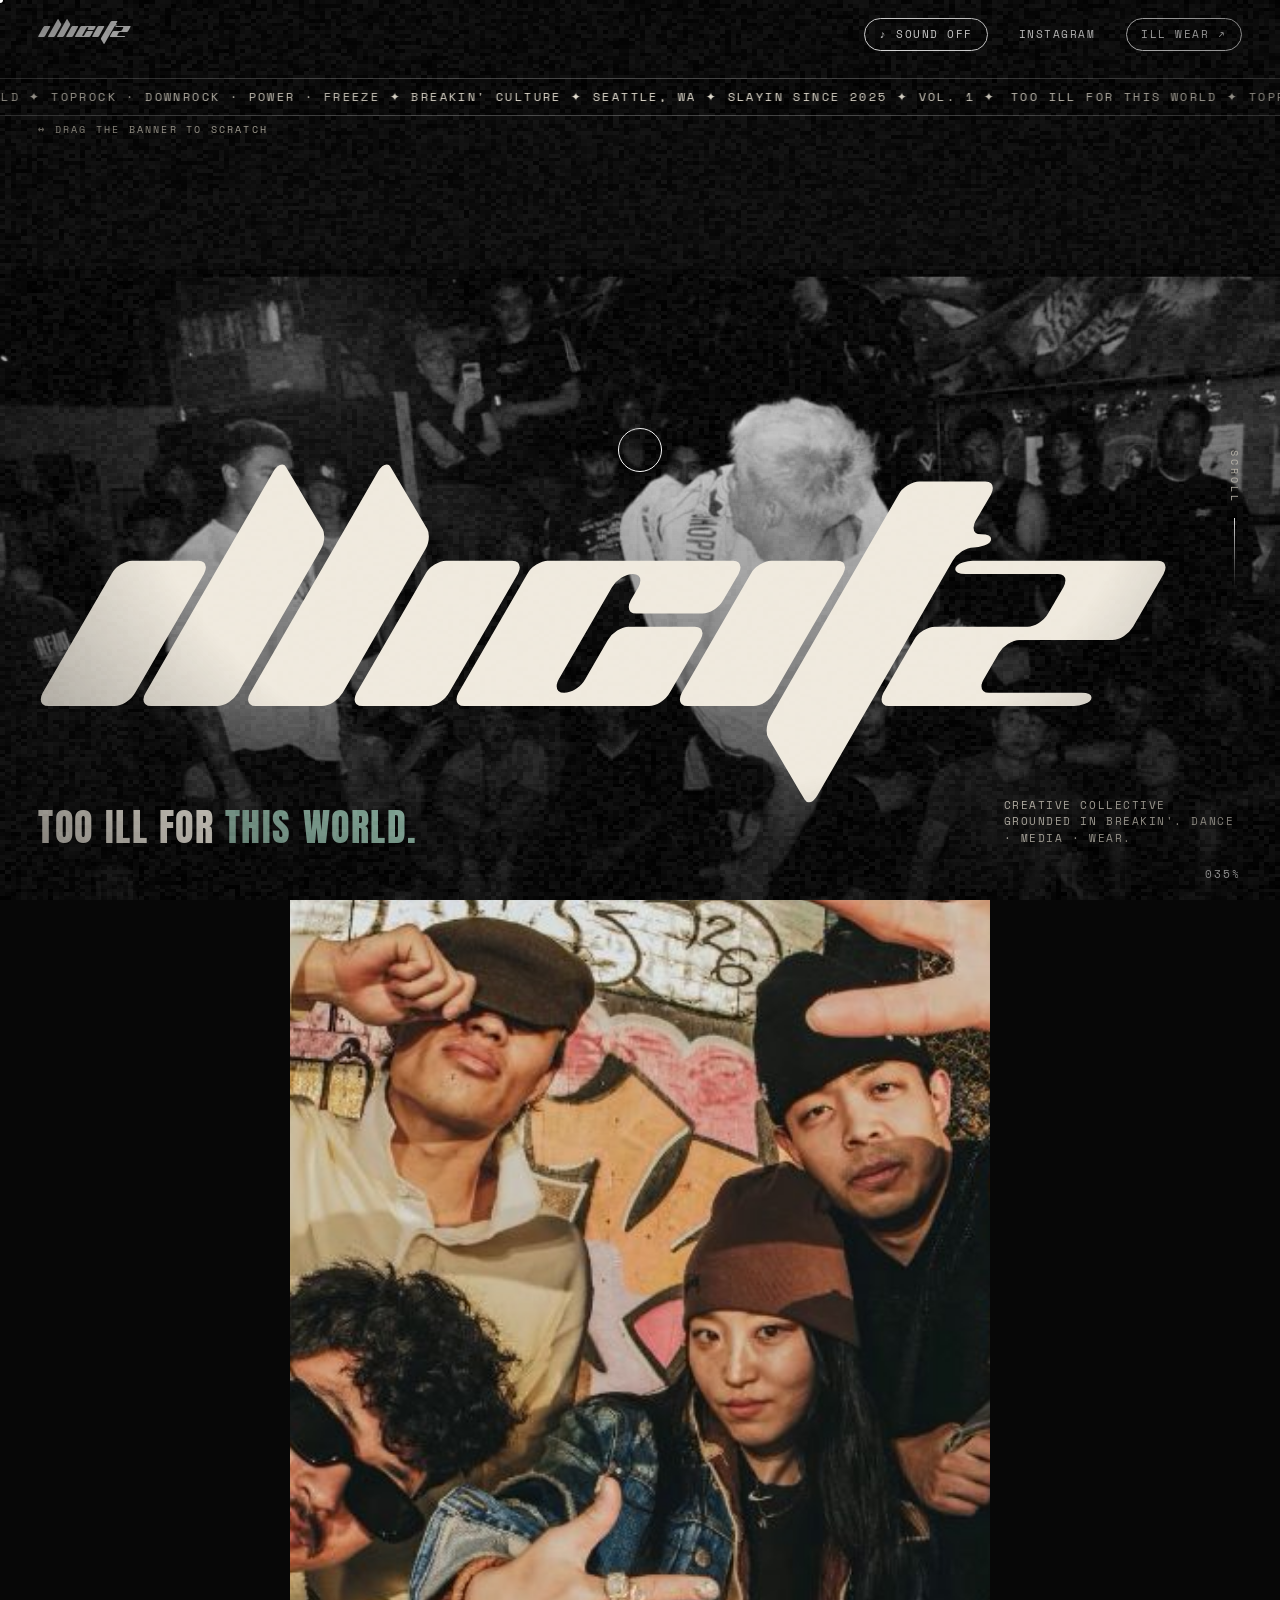
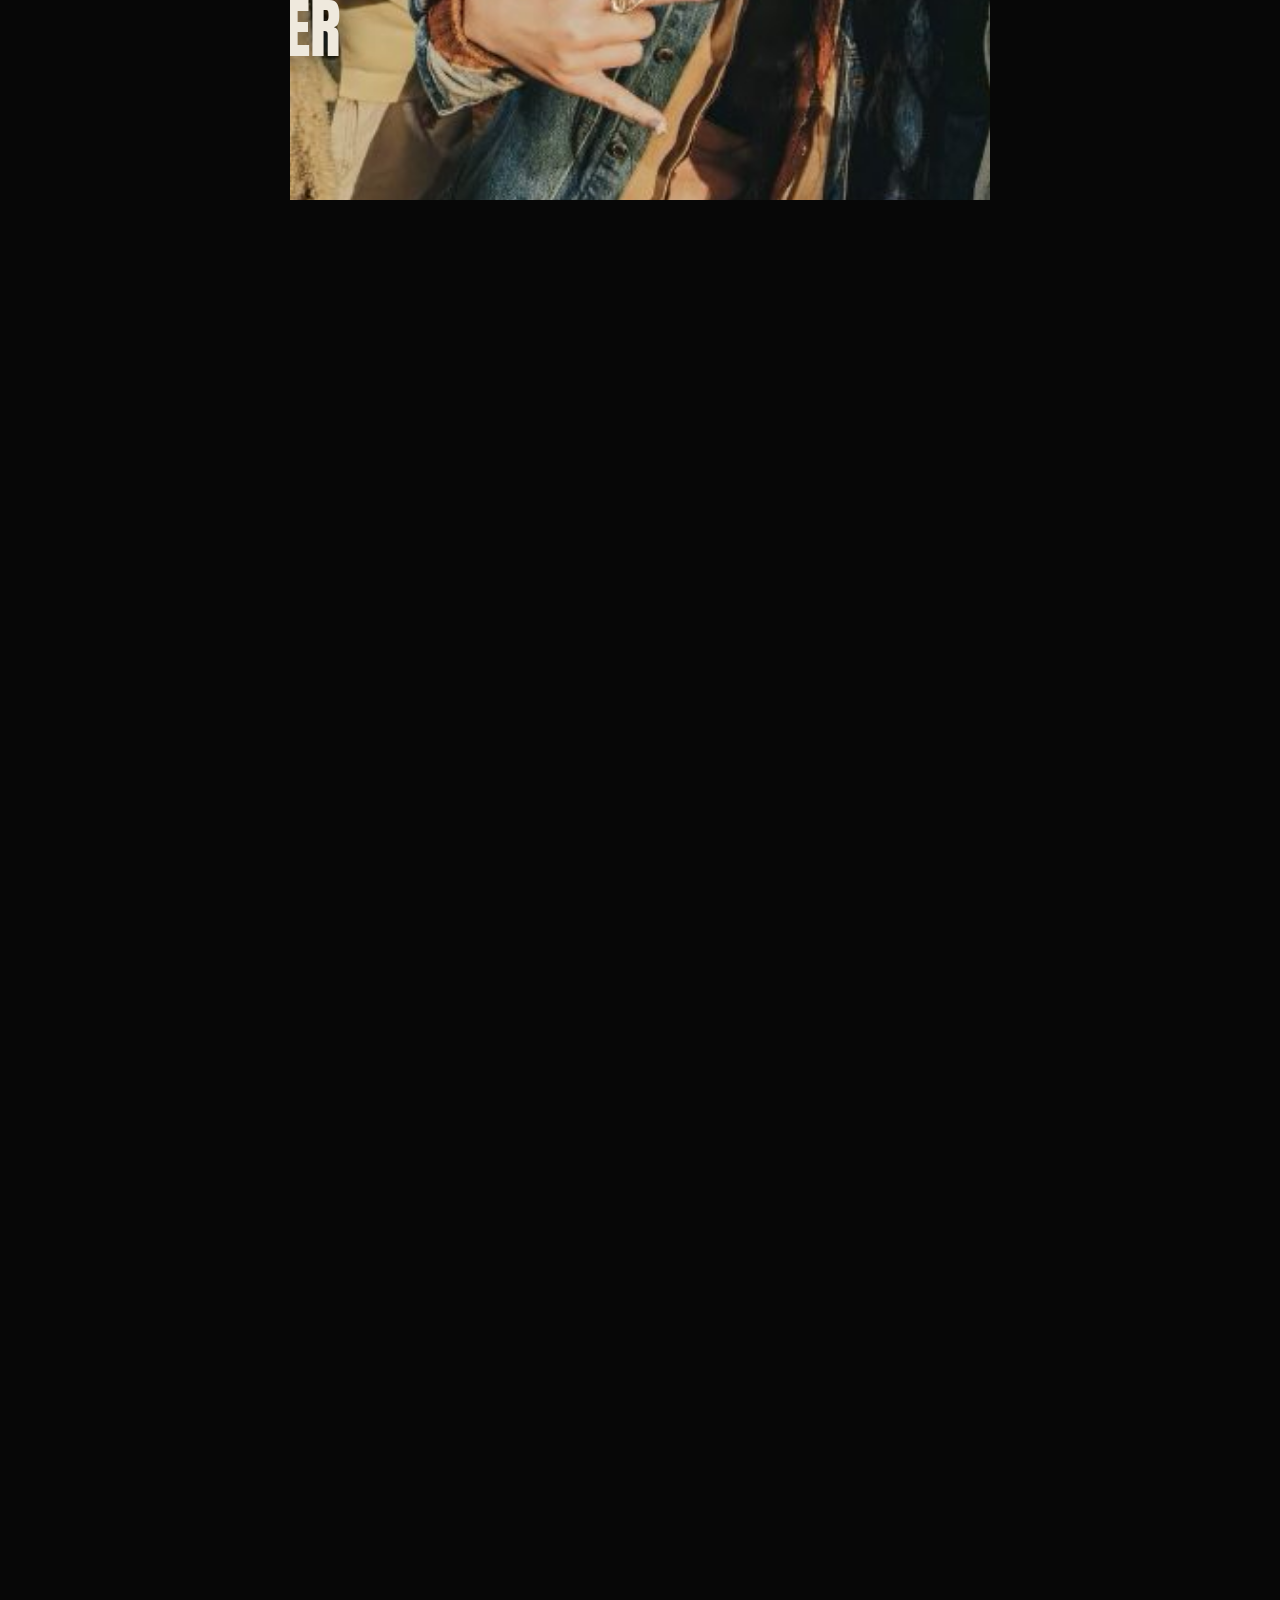
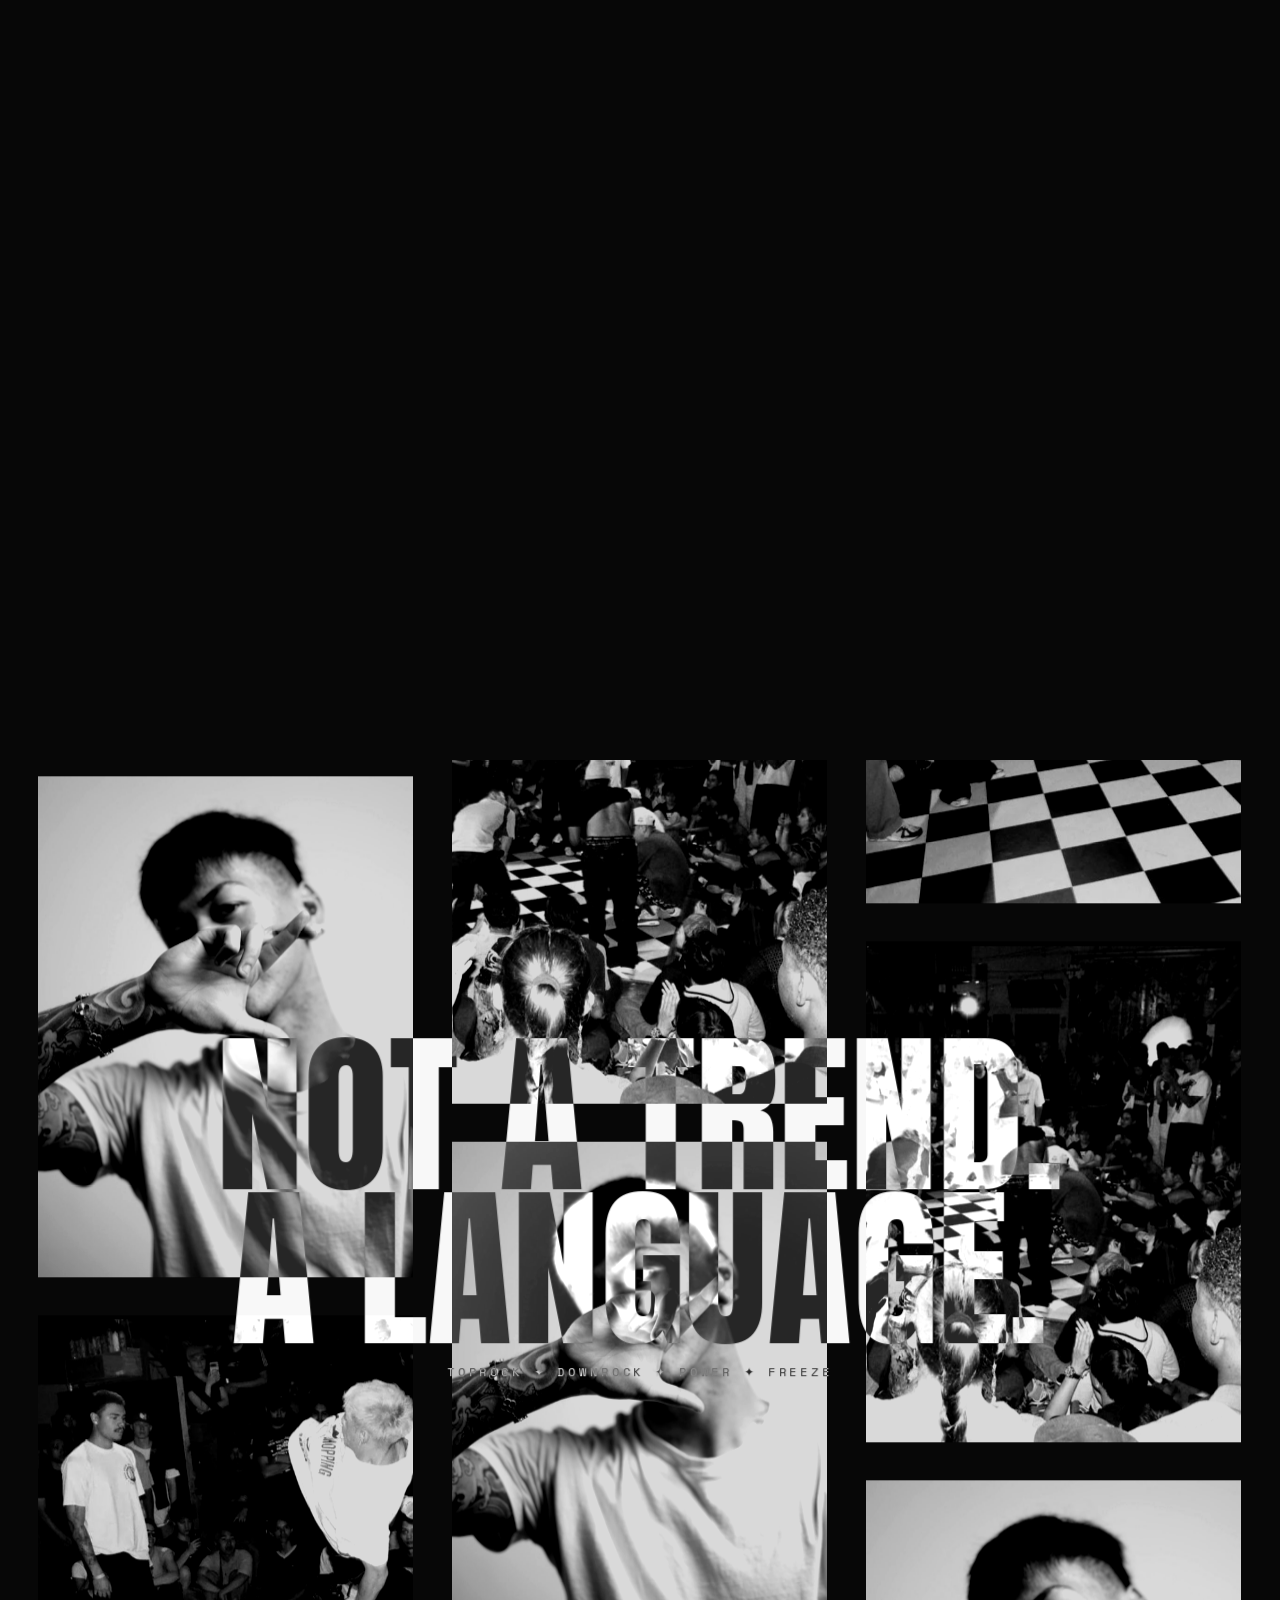
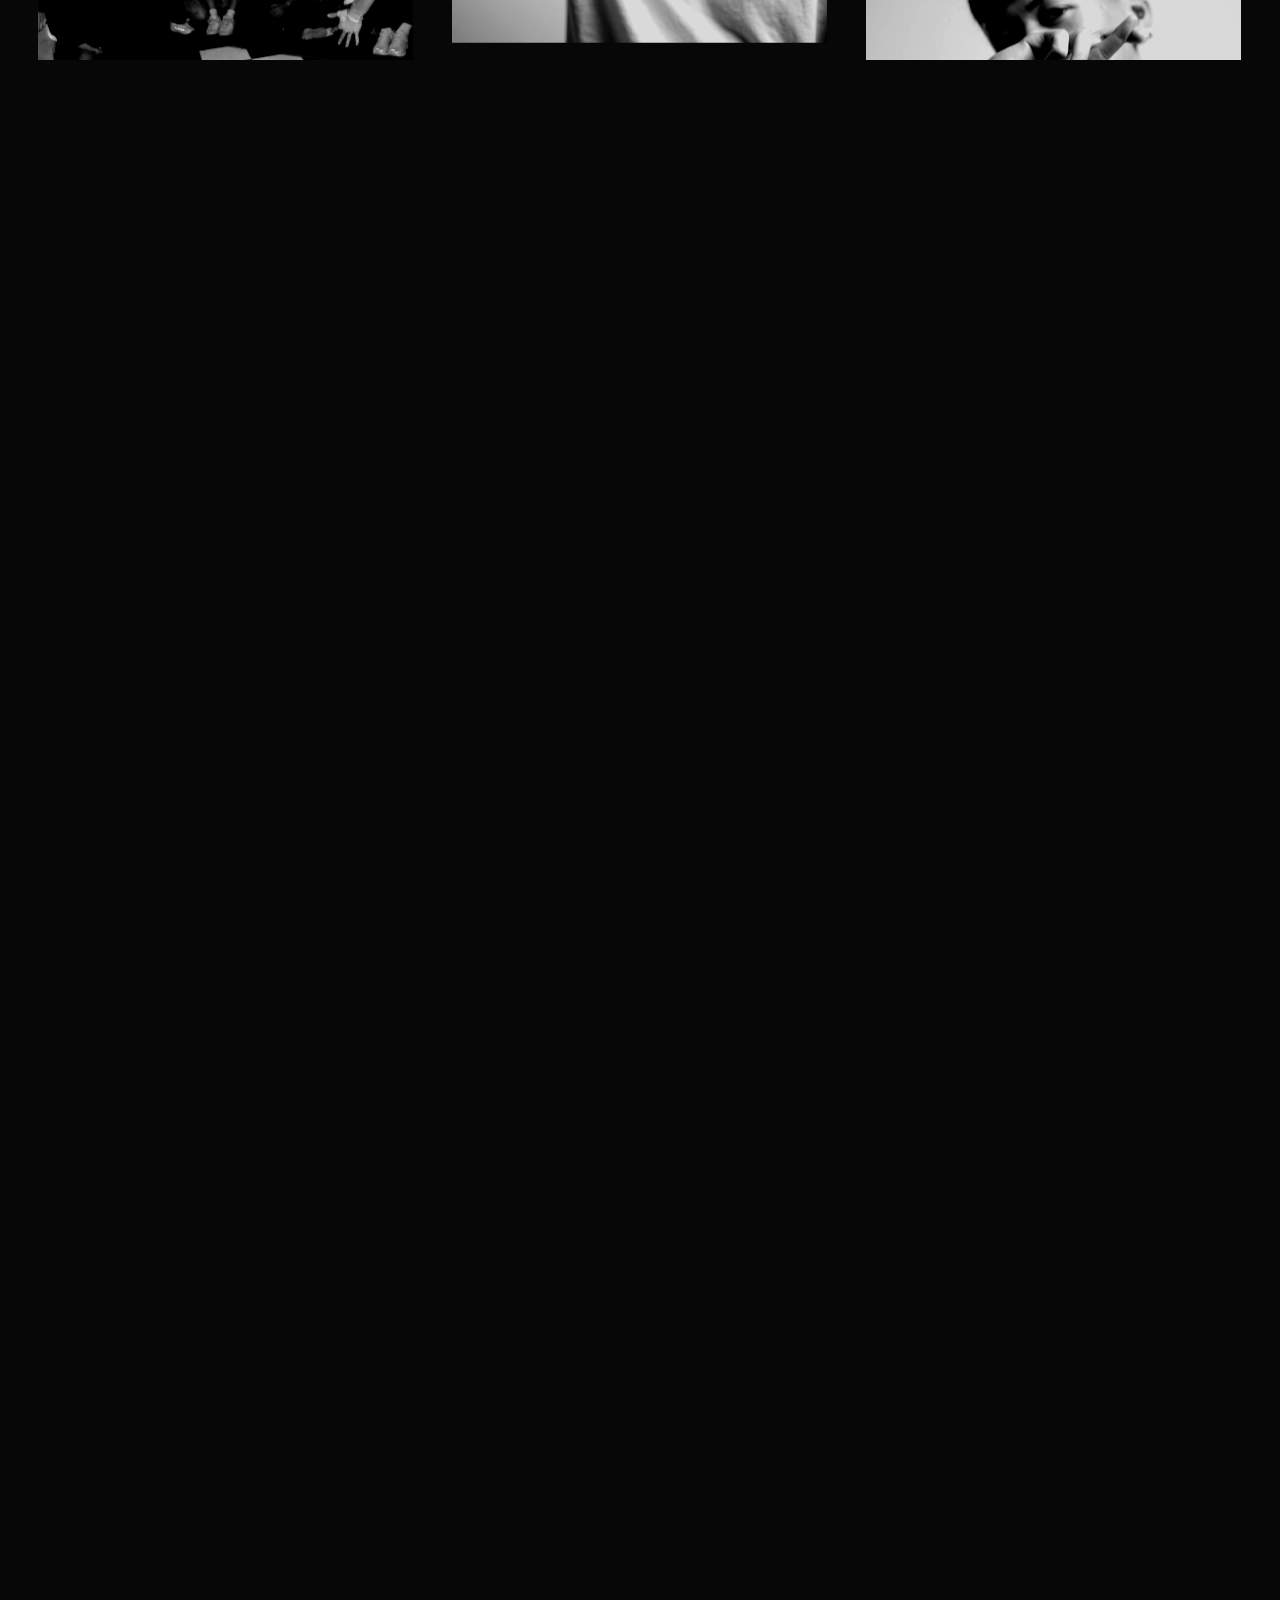
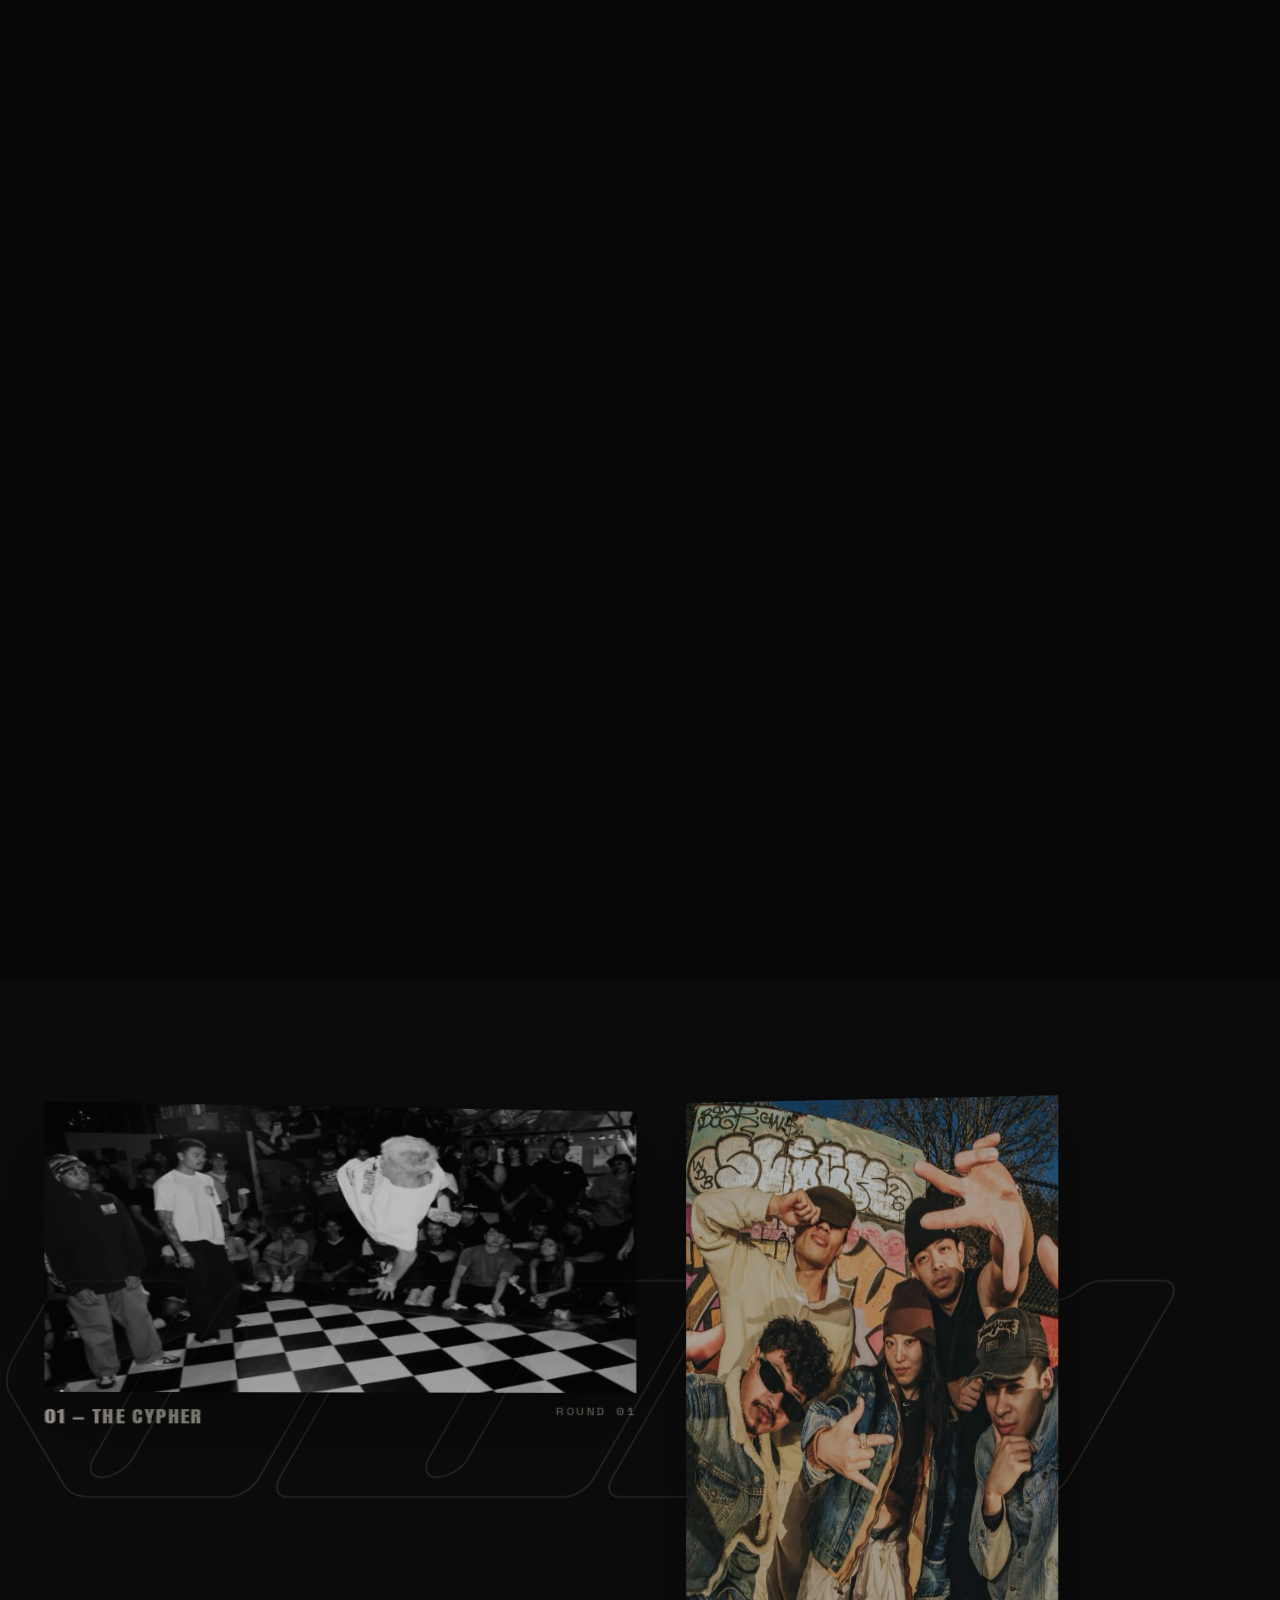
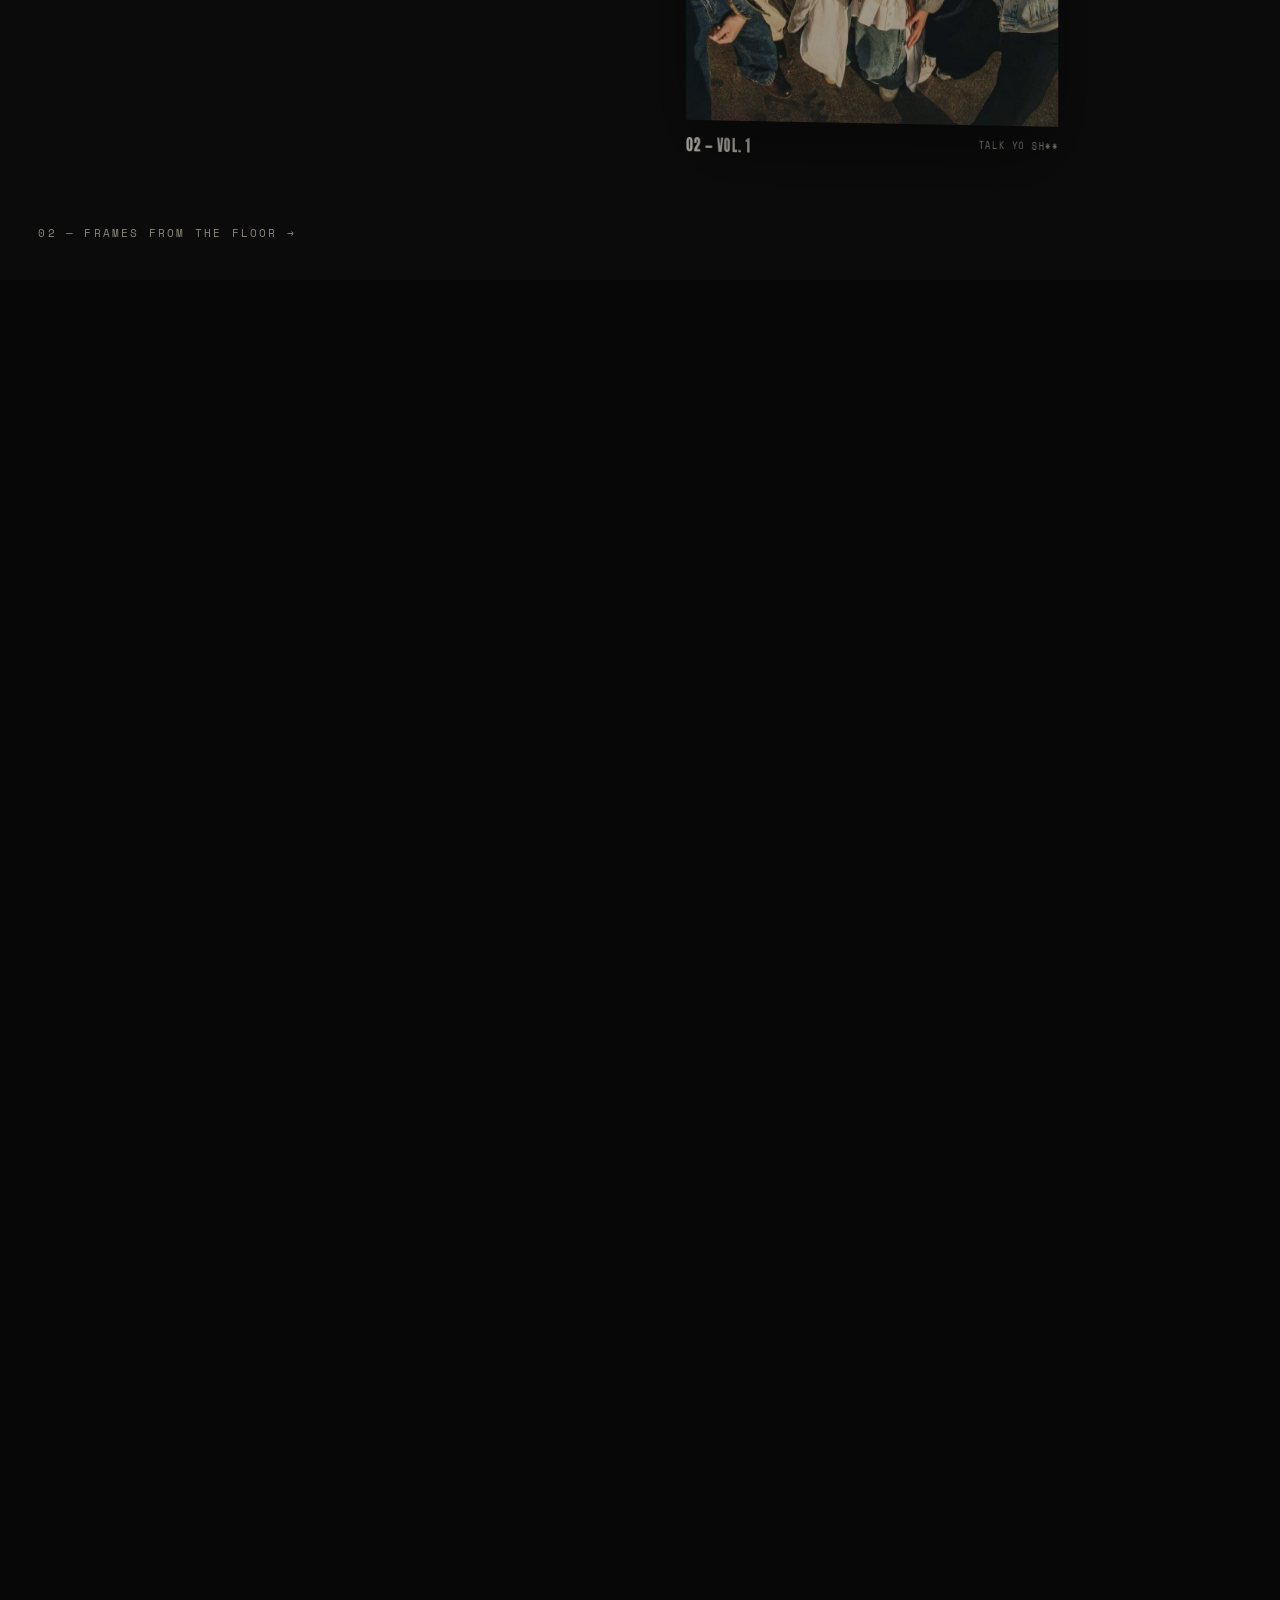
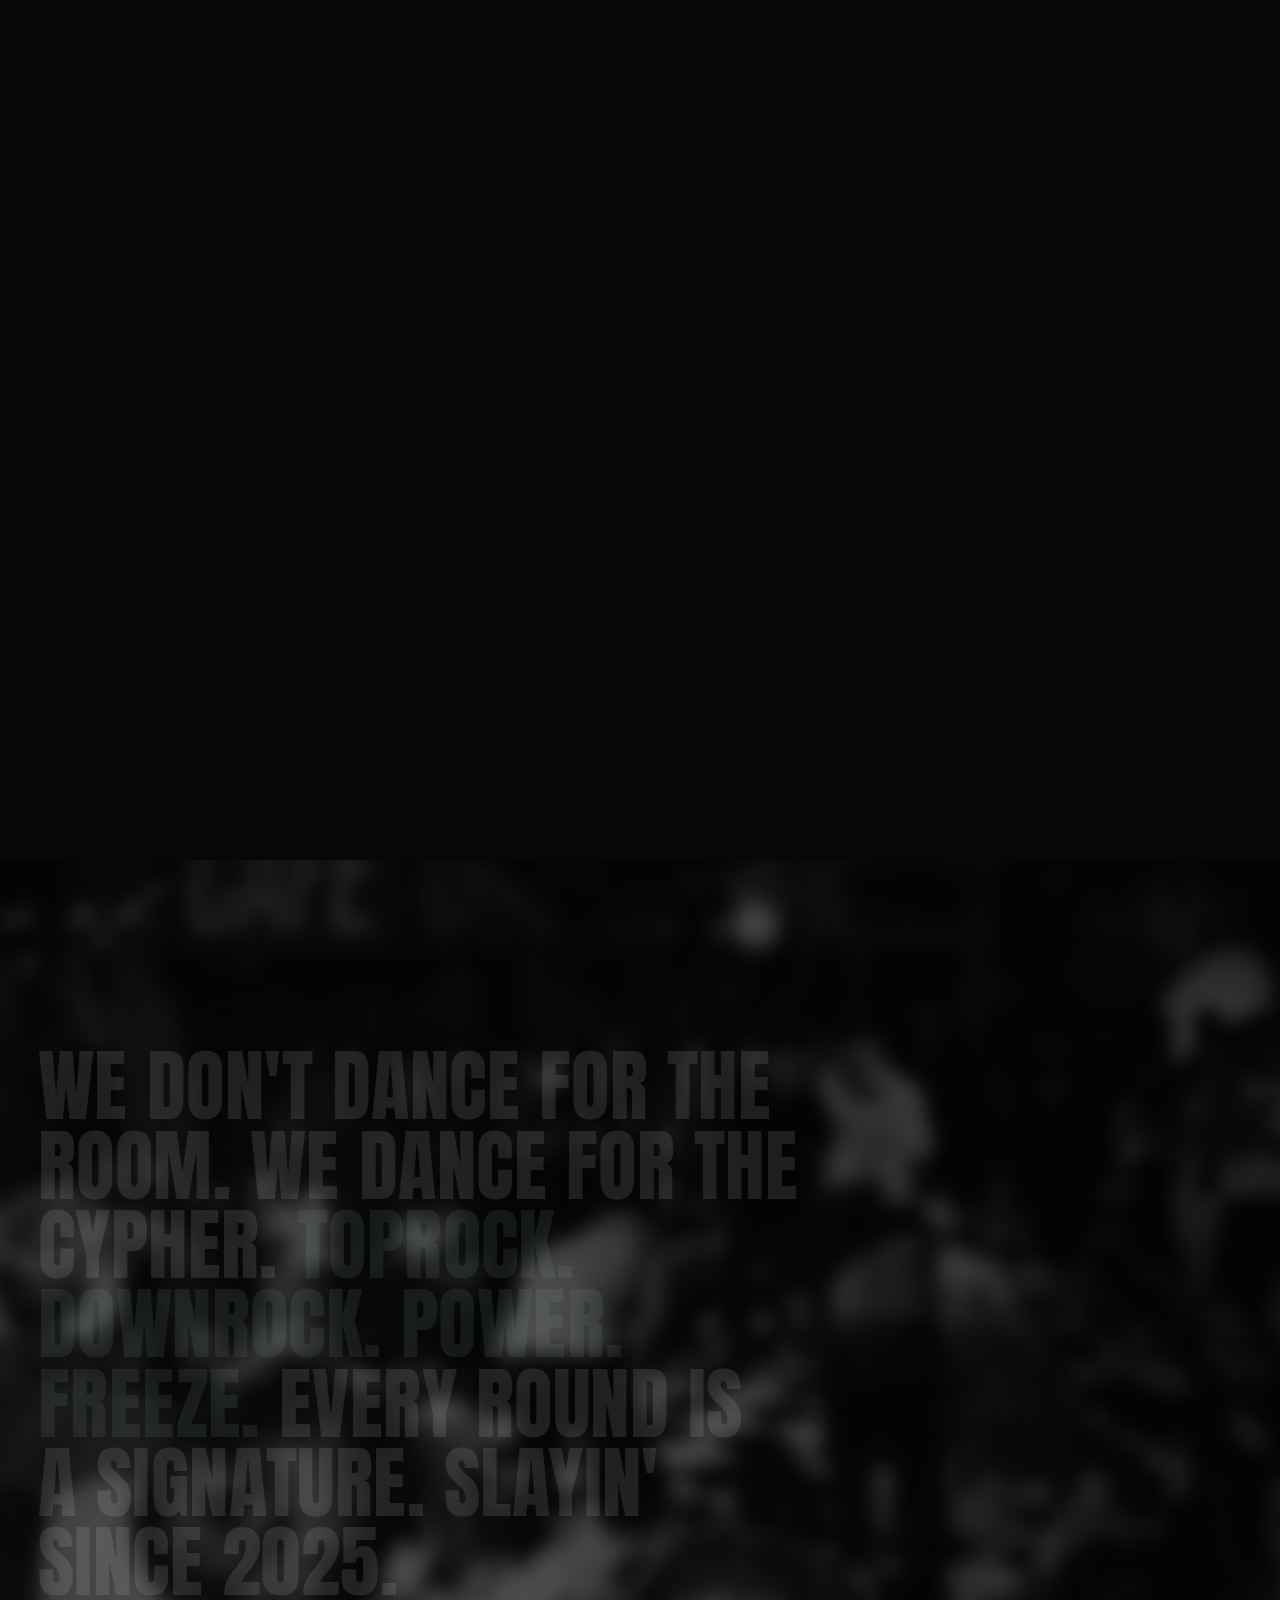
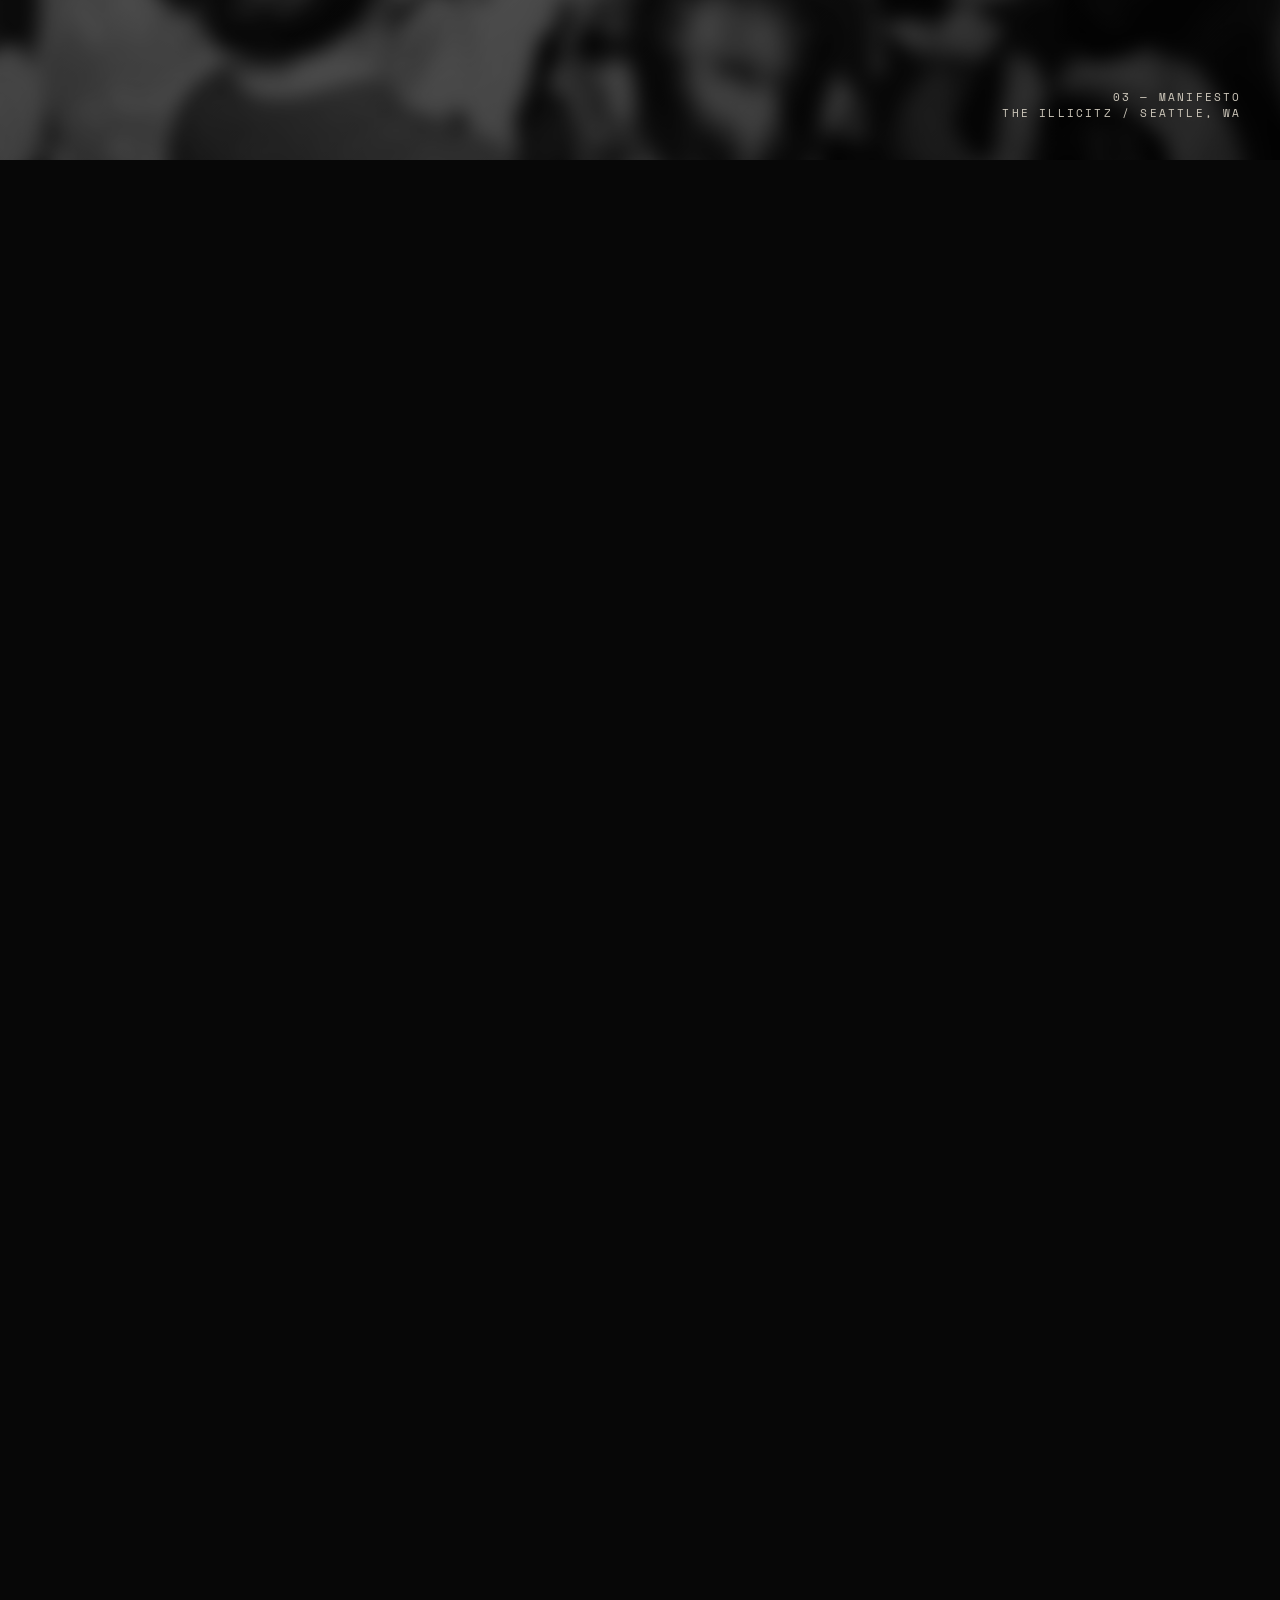
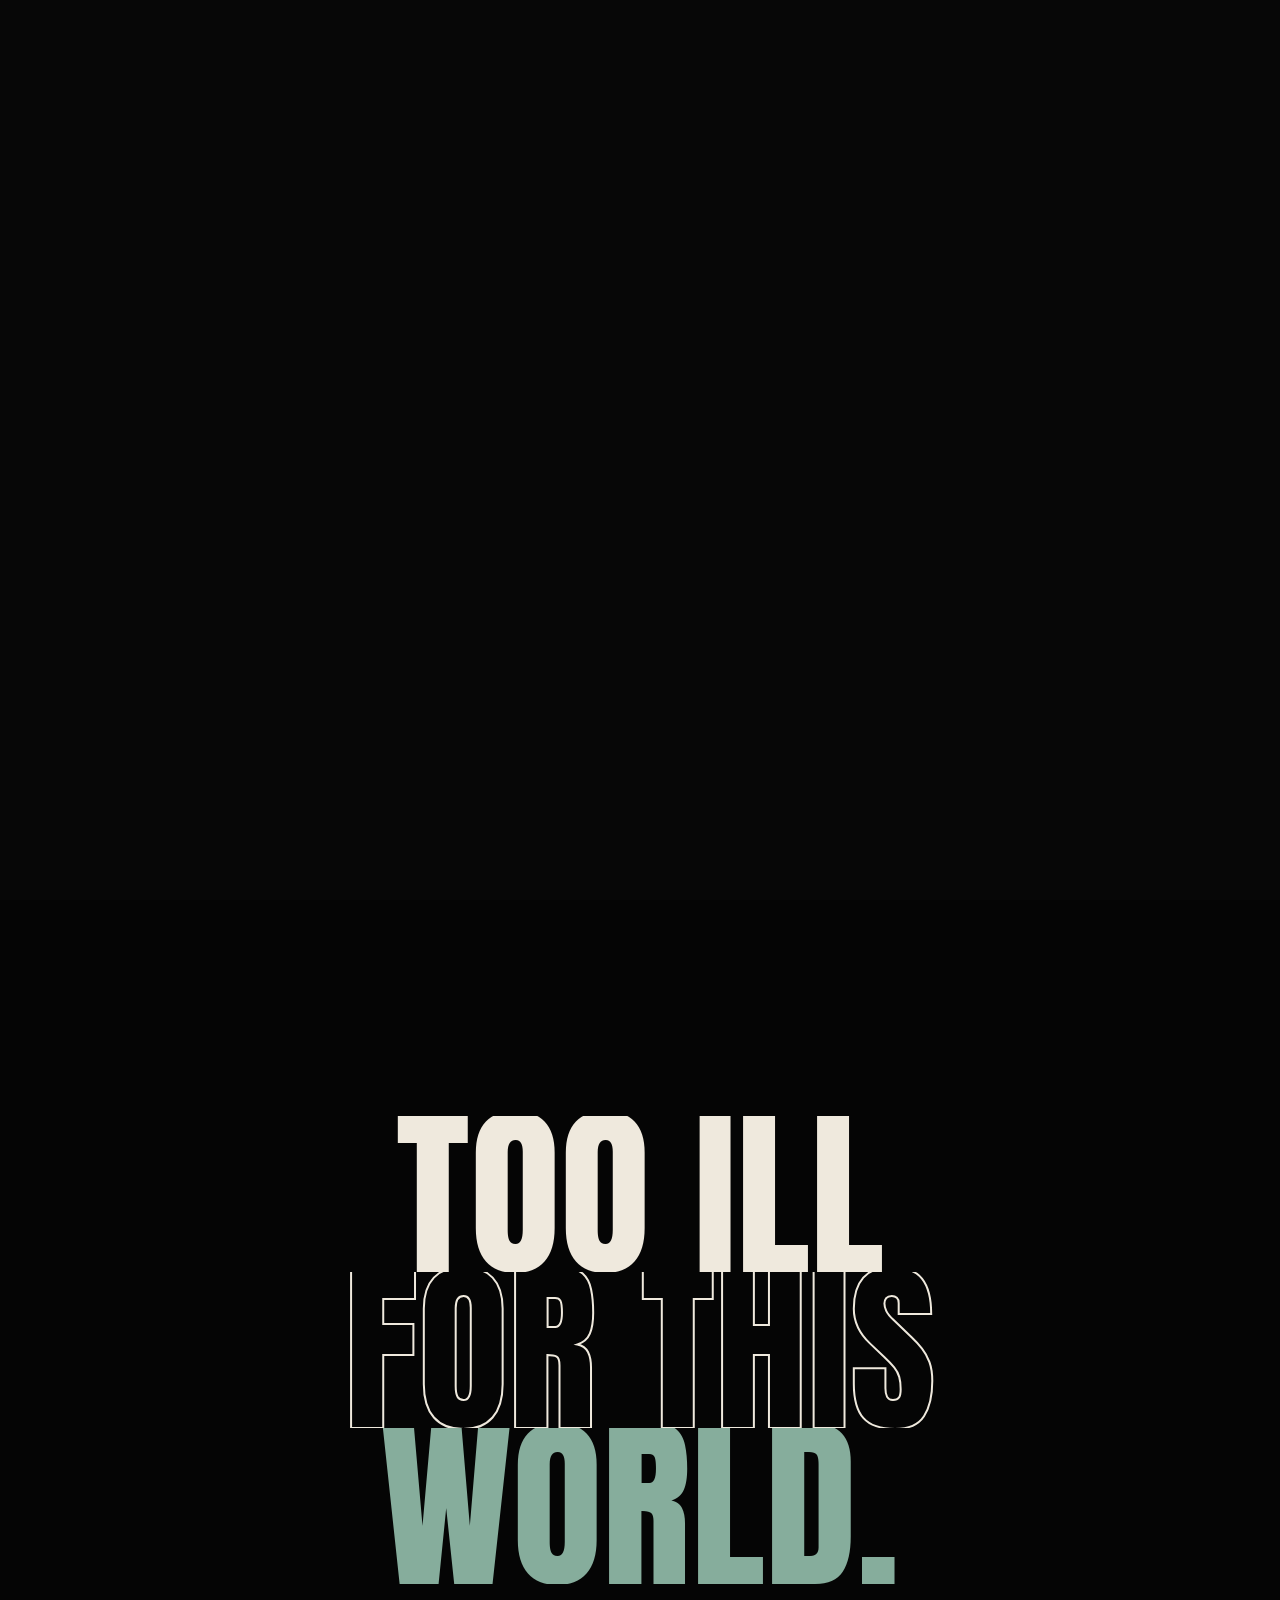
==== commit 9a9b9848: "Rebuild Ill Wear shop (no three.js): real product photos, chrome-liquid loader, scratchable banner +" ====
--- a/index.html
+++ b/index.html
@@ -8,7 +8,7 @@
   <meta name="theme-color" content="#070707">
   <meta property="og:title" content="ILLICITZ — Too ill for this world.">
   <meta property="og:description" content="Creative collective rooted in breakin' culture. Seattle, WA. Home of Ill Wear.">
-  <meta property="og:image" content="media/still-01.jpg">
+  <meta property="og:image" content="media/moment-air.jpg">
   <link rel="icon" type="image/svg+xml" href="favicon.svg">
   <link rel="preconnect" href="https://fonts.googleapis.com">
   <link rel="preconnect" href="https://fonts.gstatic.com" crossorigin>
@@ -34,6 +34,7 @@
 <header class="nav">
   <a href="#top" class="logo glitch" data-text="ILLICITZ" aria-label="Illicitz home">ILLICITZ</a>
   <nav class="links">
+    <button class="snd" id="snd" data-no-autoplay aria-pressed="false">♪ Sound <span class="snd-state">OFF</span></button>
     <a href="https://www.instagram.com/theillicitz/" target="_blank" rel="noopener" class="hide-m">Instagram</a>
     <a href="wear.html" data-transition class="pill">Ill Wear ↗</a>
   </nav>
@@ -44,7 +45,8 @@
   <section class="hero" id="hero">
     <div class="hero-bg" id="heroBg"><div class="media" data-m="0" data-pos="50% 40%"></div></div>
     <div class="hero-shade"></div>
-    <div class="ticker" aria-hidden="true"><span>Breakin' culture ✦ Seattle, WA ✦ Slayin since 2025 ✦ Vol. 1 ✦ Too ill for this world ✦ Toprock · Downrock · Power · Freeze ✦ Breakin' culture ✦ Seattle, WA ✦ Slayin since 2025 ✦ Vol. 1 ✦ Too ill for this world ✦ Toprock · Downrock · Power · Freeze ✦</span></div>
+    <div class="ticker" id="ticker" role="img" aria-label="Draggable banner. Drag it to scratch the beat."><div class="tk-track"><span class="tk-seg">Too ill for this world ✦ Toprock · Downrock · Power · Freeze ✦ Breakin' culture ✦ Seattle, WA ✦ Slayin since 2025 ✦ Vol. 1 ✦&nbsp;</span></div></div>
+    <div class="tk-hint">↔ Drag the banner to scratch</div>
     <div class="scroll-cue">Scroll</div>
     <h1 class="hero-word glitch" id="heroWord" data-text="ILLICITZ" data-auto>ILLICITZ</h1>
     <div class="hero-row">
@@ -59,10 +61,10 @@
       <div class="ex-text ex-l" id="exL">Break</div>
       <div class="ex-text ex-r" id="exR">in'</div>
       <div class="ex-frame" id="exFrame">
-        <div class="media" data-m="2" data-pos="50% 50%" id="exMedia"></div>
+        <div class="media" data-m="1" data-pos="50% 28%" id="exMedia"></div>
         <div class="ex-cap" id="exCap">
           <div><span class="kick">01 — The culture</span><h2>Round after round.</h2></div>
-          <p>Vol. 1 · Seattle · Hosted by The Illicitz</p>
+          <p>Seattle, WA · The Illicitz</p>
         </div>
       </div>
     </div>
@@ -88,7 +90,7 @@
   <!-- 04 MANIFESTO -->
   <section class="scene s-mani" id="sMani" style="height:360vh">
     <div class="pin">
-      <div class="mani-bg" id="maniBg"><div class="media" data-m="0" data-pos="50% 50%"></div></div>
+      <div class="mani-bg" id="maniBg"><div class="media" data-m="3" data-pos="50% 50%"></div></div>
       <p class="mani" id="mani"></p>
       <div class="mani-tag">03 — Manifesto<br>The Illicitz / Seattle, WA</div>
     </div>
--- a/css/style.css
+++ b/css/style.css
@@ -7,7 +7,8 @@
 :root{
   --bg:#070707;
   --ink:#efe9dd;
-  --acid:#c8ff00;
+  --acid:#3B5249;
+  --hi:#86ad9c;
   --red:#ff2d1f;
   --cyan:#00e5ff;
   --mute:#8a867c;
@@ -36,9 +37,9 @@
 
 /* page wipe */
 .wipe{position:fixed;inset:0;z-index:2000;pointer-events:none;display:flex;flex-direction:column}
-.wipe i{flex:1;background:var(--acid);transform:scaleX(0);transform-origin:left}
-.wipe i:nth-child(even){background:var(--red)}
-.wipe i:nth-child(3n){background:#fff}
+.wipe i{flex:1;background:#050505;transform:scaleX(0);transform-origin:left}
+.wipe i:nth-child(even){background:#0c0f0e}
+.wipe i:nth-child(3n){background:var(--acid)}
 .wipe.out i{animation:wipeOut .5s cubic-bezier(.7,0,.2,1) forwards;animation-delay:calc(var(--i)*45ms)}
 .wipe.in i{transform:scaleX(1);transform-origin:right;animation:wipeIn .6s cubic-bezier(.7,0,.2,1) forwards;animation-delay:calc(var(--i)*45ms)}
 .wipe.out{pointer-events:all}
@@ -94,14 +95,19 @@
 .hero-word{position:relative;font-family:var(--f-kosmos);font-weight:400;font-size:clamp(46px,21.5vw,520px);line-height:.86;letter-spacing:-.005em;white-space:nowrap;will-change:transform,opacity}
 .hero-row{position:relative;display:flex;justify-content:space-between;align-items:flex-end;gap:20px;margin-top:clamp(14px,2.4vh,26px);flex-wrap:wrap}
 .hero-moto{font-family:var(--f-head);font-size:clamp(20px,3vw,44px);letter-spacing:.04em;text-transform:uppercase;line-height:1}
-.hero-moto b{color:var(--acid);font-weight:400}
+.hero-moto b{color:var(--hi);font-weight:400}
 .hero-sub{max-width:34ch;text-transform:uppercase;letter-spacing:.14em;font-size:11px;color:#cfc9bc}
 .scroll-cue{position:absolute;right:var(--gut);top:50%;writing-mode:vertical-rl;text-transform:uppercase;letter-spacing:.3em;font-size:10px;color:#cfc9bc;display:flex;align-items:center;gap:14px}
 .scroll-cue::after{content:"";width:1px;height:70px;background:linear-gradient(#fff,transparent);animation:cue 1.8s ease-in-out infinite;transform-origin:top}
 @keyframes cue{0%{transform:scaleY(0)}50%{transform:scaleY(1)}100%{transform:scaleY(1);opacity:0}}
-.ticker{position:absolute;left:0;right:0;top:78px;overflow:hidden;white-space:nowrap;border-block:1px solid rgba(255,255,255,.2);padding:6px 0;font-size:11px;letter-spacing:.2em;text-transform:uppercase;color:#d9d3c5;background:rgba(0,0,0,.25);backdrop-filter:blur(4px)}
-.ticker span{display:inline-block;padding-right:2.4em;animation:tick 28s linear infinite}
-@keyframes tick{to{transform:translateX(-100%)}}
+.ticker{position:absolute;left:0;right:0;top:78px;overflow:hidden;white-space:nowrap;border-block:1px solid rgba(255,255,255,.25);padding:9px 0;font-size:12px;letter-spacing:.2em;text-transform:uppercase;color:#e6e0d2;background:rgba(0,0,0,.35);backdrop-filter:blur(4px);cursor:grab;user-select:none;z-index:6}
+.ticker.grab{cursor:grabbing;background:rgba(59,82,73,.55);color:#fff}
+.tk-track{display:inline-flex;will-change:transform}
+.tk-seg{display:inline-block;padding-right:.4em}
+.tk-hint{position:absolute;left:var(--gut);top:122px;font-size:10px;letter-spacing:.22em;text-transform:uppercase;color:#b9b3a5;z-index:6;pointer-events:none}
+.snd{border:1px solid #fff;padding:7px 14px;border-radius:99px;text-transform:uppercase;letter-spacing:.14em;font-size:11px}
+.snd.on .snd-state{color:#fff}
+.snd:hover{background:#fff;color:#000}
 
 /* media */
 .media{position:relative;overflow:hidden;background:#111}
@@ -115,14 +121,14 @@
 .s-expand .pin{display:flex;align-items:center;justify-content:center;background:var(--bg)}
 .ex-text{position:absolute;top:50%;font-family:var(--f-head);font-size:clamp(70px,24vw,420px);line-height:.8;text-transform:uppercase;letter-spacing:-.01em;white-space:nowrap;transform:translateY(-50%);will-change:transform;z-index:1}
 .ex-l{left:3vw;color:var(--ink)}
-.ex-r{right:3vw;color:transparent;-webkit-text-stroke:2px var(--acid)}
+.ex-r{right:3vw;color:transparent;-webkit-text-stroke:2px var(--hi)}
 .ex-frame{position:absolute;inset:0;z-index:2;will-change:clip-path}
 .ex-frame .media{position:absolute;inset:0}
 .ex-frame .media img{will-change:transform}
-.ex-cap{position:absolute;left:var(--gut);bottom:var(--gut);right:var(--gut);display:flex;justify-content:space-between;align-items:flex-end;gap:16px;opacity:0;text-transform:uppercase;z-index:3}
-.ex-cap h2{font-family:var(--f-head);font-weight:400;font-size:clamp(34px,7vw,120px);line-height:.9;max-width:12ch;text-shadow:0 2px 30px rgba(0,0,0,.6)}
-.ex-cap p{letter-spacing:.16em;font-size:11px;max-width:26ch;text-align:right;text-shadow:0 1px 12px #000}
-.kick{display:inline-block;font-size:11px;letter-spacing:.24em;color:var(--acid);text-transform:uppercase;margin-bottom:12px}
+.ex-cap{position:absolute;left:clamp(14px,2.4vw,34px);bottom:clamp(16px,3vw,40px);right:clamp(14px,2.4vw,34px);display:flex;flex-direction:column;justify-content:flex-end;align-items:flex-start;gap:12px;opacity:0;text-transform:uppercase;z-index:3}
+.ex-cap h2{font-family:var(--f-head);font-weight:400;font-size:clamp(30px,5vw,84px);line-height:.9;max-width:12ch;text-shadow:0 2px 30px rgba(0,0,0,.6)}
+.ex-cap p{letter-spacing:.16em;font-size:11px;max-width:26ch;text-align:left;text-shadow:0 1px 12px #000}
+.kick{display:inline-block;font-size:11px;letter-spacing:.24em;color:var(--hi);text-transform:uppercase;margin-bottom:12px}
 
 /* columns */
 .s-cols .pin{background:var(--bg)}
@@ -154,7 +160,7 @@
 .mani-bg::after{content:"";position:absolute;inset:0;background:radial-gradient(circle at 30% 40%,transparent,rgba(0,0,0,.7))}
 .mani{position:relative;font-family:var(--f-head);font-size:clamp(30px,6.2vw,110px);line-height:1;text-transform:uppercase;max-width:20ch;letter-spacing:.005em}
 .mani .w{display:inline-block;margin-right:.24em;opacity:.12;will-change:opacity,transform}
-.mani .w.hot{color:var(--acid)}
+.mani .w.hot{color:var(--hi)}
 .mani-tag{position:absolute;right:var(--gut);bottom:var(--gut);text-align:right;text-transform:uppercase;letter-spacing:.2em;font-size:11px;color:#cfc9bc}
 
 /* finale */
@@ -163,146 +169,22 @@
 .fin-moto span{display:block;overflow:hidden}
 .fin-moto span i{display:block;font-style:normal;will-change:transform}
 .fin-moto .o{color:transparent;-webkit-text-stroke:2px var(--ink)}
-.fin-moto .a{color:var(--acid)}
+.fin-moto .a{color:var(--hi)}
 .shop-badge{position:relative;width:clamp(190px,26vw,340px);aspect-ratio:1;display:flex;align-items:center;justify-content:center;border-radius:50%;z-index:5;transform:scale(0);opacity:0;will-change:transform}
-.shop-badge .disc{position:absolute;inset:11%;border-radius:50%;background:var(--acid);box-shadow:0 0 0 2px #000 inset,0 0 80px rgba(200,255,0,.35);transition:transform .35s,background .25s}
+.shop-badge .disc{position:absolute;inset:11%;border-radius:50%;background:var(--acid);box-shadow:0 0 0 2px #000 inset,0 0 80px rgba(110,160,138,.35);transition:transform .35s,background .25s}
 .shop-badge:hover .disc{transform:scale(1.07);background:#fff}
+.shop-badge:hover .bag{color:#000}
 .shop-badge svg.ring{position:absolute;inset:0;width:100%;height:100%;animation:spin 16s linear infinite}
 .shop-badge svg.ring text{font-family:var(--f-mono);font-size:11.2px;letter-spacing:.2em;fill:var(--ink);text-transform:uppercase}
-.shop-badge .bag{position:relative;width:34%;color:#000;transition:transform .3s}
+.shop-badge .bag{position:relative;width:34%;color:var(--ink);transition:transform .3s}
 .shop-badge:hover .bag{animation:wob .5s ease-in-out infinite}
 @keyframes spin{to{transform:rotate(360deg)}}
 @keyframes wob{0%,100%{transform:rotate(-6deg)}50%{transform:rotate(6deg) scale(1.08)}}
 .shop-label{position:absolute;left:0;right:0;bottom:11vh;text-align:center;z-index:5;opacity:0;text-transform:uppercase;letter-spacing:.3em;font-size:12px}
-.shop-label b{font-family:var(--f-kosmos);font-weight:400;font-size:clamp(22px,3vw,40px);letter-spacing:.06em;display:block;margin-bottom:6px;color:var(--acid)}
+.shop-label b{font-family:var(--f-kosmos);font-weight:400;font-size:clamp(22px,3vw,40px);letter-spacing:.06em;display:block;margin-bottom:6px;color:var(--hi)}
 .foot{display:flex;justify-content:space-between;gap:20px;flex-wrap:wrap;padding:26px var(--gut) 34px;border-top:1px solid #222;text-transform:uppercase;letter-spacing:.16em;font-size:11px;color:var(--mute);background:#050505}
-.foot a:hover{color:var(--acid)}
+.foot a:hover{color:var(--hi)}
 .prog{position:fixed;right:var(--gut);bottom:18px;z-index:800;font-size:11px;letter-spacing:.2em;mix-blend-mode:difference;color:#fff;font-family:var(--f-mono)}
-
-/* ---------- shop (wear.html) ---------- */
-body.shop{background:#e8e4d9;color:#0b0b0b}
-body.shop ::selection{background:var(--red);color:#fff}
-body.shop #grain{mix-blend-mode:multiply;opacity:.05}
-body.shop .vignette{background:radial-gradient(ellipse at center,transparent 60%,rgba(0,0,0,.18) 100%)}
-body.shop .nav{mix-blend-mode:normal;color:#0b0b0b;background:linear-gradient(#e8e4d9,rgba(232,228,217,0))}
-body.shop .nav .pill{border-color:#0b0b0b}
-.top-marq{position:fixed;left:0;right:0;top:58px;z-index:790;overflow:hidden;white-space:nowrap;background:var(--red);color:#fff;font-family:var(--f-head);letter-spacing:.12em;text-transform:uppercase;font-size:14px;padding:4px 0}
-.top-marq span{display:inline-block;padding-right:2em;animation:tick 22s linear infinite}
-.stage{position:relative;height:100vh;min-height:640px;overflow:hidden;padding-top:92px}
-.stage-bg{position:absolute;inset:0;display:flex;flex-direction:column;justify-content:center;align-items:center;pointer-events:none;user-select:none;text-transform:uppercase;text-align:center}
-.stage-bg h1{font-family:var(--f-head);font-weight:400;font-size:clamp(90px,25vw,470px);line-height:.8;color:transparent;-webkit-text-stroke:2px rgba(11,11,11,.9);letter-spacing:-.01em;transform:translateY(-4%)}
-.stage-bg p{font-family:var(--f-mono);letter-spacing:.42em;font-size:clamp(10px,1.2vw,15px);margin-top:20px;color:var(--red);font-weight:700}
-#gl{position:absolute;inset:92px 0 0 0;width:100%;height:calc(100% - 92px);touch-action:pan-y}
-#gl.drag{cursor:grabbing}
-.glitch-flash{position:absolute;inset:0;pointer-events:none;z-index:4;opacity:0;mix-blend-mode:difference;background:linear-gradient(90deg,#f0f 0,#0ff 50%,#ff0 100%)}
-.glitch-flash.on{animation:flash .35s steps(3) 1}
-@keyframes flash{0%{opacity:.8;clip-path:inset(20% 0 60% 0)}33%{opacity:.6;clip-path:inset(60% 0 10% 0)}66%{opacity:.7;clip-path:inset(0 0 80% 0)}100%{opacity:0}}
-.panel{position:absolute;z-index:5;left:var(--gut);bottom:clamp(86px,13vh,130px);width:min(340px,calc(100% - 2*var(--gut)))}
-.panel .tag{display:inline-block;background:#0b0b0b;color:#e8e4d9;padding:3px 9px;font-size:10px;letter-spacing:.2em;text-transform:uppercase}
-.panel h2{font-family:var(--f-head);font-weight:400;font-size:clamp(26px,3.2vw,44px);line-height:.95;margin:12px 0 8px;text-transform:uppercase}
-.panel .price{font-family:var(--f-head);font-size:24px;letter-spacing:.04em}
-.panel .price s{color:#7c776b;font-size:16px;margin-right:8px}
-.panel .blurb{margin:8px 0 14px;color:#38352e;max-width:36ch}
-.row-l{font-size:10px;letter-spacing:.22em;text-transform:uppercase;color:#59554b;margin:12px 0 6px}
-.sw{display:flex;gap:8px;flex-wrap:wrap}
-.sw button{border:1.5px solid #0b0b0b;padding:6px 12px;text-transform:uppercase;letter-spacing:.12em;font-size:11px;transition:.15s}
-.sw button:hover{background:#0b0b0b;color:#e8e4d9}
-.sw button.on{background:#0b0b0b;color:#e8e4d9}
-.sw button.dot{width:30px;height:30px;padding:0;border-radius:50%;position:relative}
-.sw button.dot.on{outline:2px solid var(--red);outline-offset:3px}
-.add{margin-top:18px;width:100%;background:var(--red);color:#fff;font-family:var(--f-head);font-size:22px;letter-spacing:.08em;text-transform:uppercase;padding:13px 16px;display:flex;justify-content:space-between;transition:transform .15s,background .15s}
-.add:hover{background:#0b0b0b;transform:translate(-3px,-3px);box-shadow:5px 5px 0 var(--red)}
-.add:active{transform:translate(0,0);box-shadow:none}
-.side{position:absolute;z-index:5;right:var(--gut);top:50%;transform:translateY(-50%);display:flex;flex-direction:column;gap:12px;align-items:flex-end}
-.circ{width:58px;height:58px;border-radius:50%;border:1.5px solid #0b0b0b;display:flex;align-items:center;justify-content:center;font-size:20px;transition:.2s;background:rgba(232,228,217,.6);backdrop-filter:blur(4px)}
-.circ:hover{background:#0b0b0b;color:#e8e4d9;transform:scale(1.08)}
-.circ.txt{font-size:10px;letter-spacing:.14em;text-transform:uppercase;font-family:var(--f-mono)}
-.hint{position:absolute;z-index:5;right:var(--gut);bottom:clamp(86px,13vh,130px);text-align:right;text-transform:uppercase;letter-spacing:.2em;font-size:10px;color:#59554b;max-width:22ch}
-.strip{position:absolute;z-index:6;left:0;right:0;bottom:0;display:flex;justify-content:center;gap:10px;padding:12px var(--gut) 16px;background:linear-gradient(rgba(232,228,217,0),#e8e4d9 40%)}
-.strip button{width:64px;height:54px;border:1.5px solid rgba(11,11,11,.3);overflow:hidden;background:#d8d3c5;transition:.2s;position:relative}
-.strip button img{width:100%;height:100%;object-fit:cover;object-position:50% 25%;transform:scale(1.6)}
-.strip button.on{border-color:var(--red);box-shadow:3px 3px 0 var(--red);transform:translate(-2px,-2px)}
-.strip button:hover{border-color:#0b0b0b}
-.lookbook{background:#0b0b0b;color:var(--ink);padding:clamp(60px,10vw,140px) var(--gut)}
-.lookbook h2{font-family:var(--f-head);font-weight:400;font-size:clamp(46px,11vw,200px);line-height:.85;text-transform:uppercase;margin-bottom:var(--gut)}
-.lookbook h2 em{font-style:normal;color:var(--acid)}
-.lb-grid{display:grid;grid-template-columns:repeat(12,1fr);gap:var(--gut)}
-.lb-grid .media{grid-column:span 4;aspect-ratio:3/4}
-.lb-grid .media:nth-child(1){grid-column:span 7;aspect-ratio:16/10}
-.lb-grid .media:nth-child(2){grid-column:span 5;aspect-ratio:auto;height:100%}
-.lb-grid .media img{filter:grayscale(1) contrast(1.2);transition:.5s}
-.lb-grid .media:hover img{filter:none;transform:scale(1.05)}
-.vault-cta{display:flex;align-items:center;justify-content:space-between;gap:20px;flex-wrap:wrap;margin-top:clamp(40px,6vw,90px);padding:clamp(22px,3vw,40px);border:1.5px dashed var(--acid);color:var(--acid)}
-.vault-cta h3{font-family:var(--f-kosmos);font-weight:400;font-size:clamp(28px,5vw,72px);letter-spacing:.03em}
-.vault-cta p{color:var(--ink);max-width:44ch;margin-top:6px}
-.btn{display:inline-block;background:var(--acid);color:#000;font-family:var(--f-head);font-size:20px;letter-spacing:.1em;text-transform:uppercase;padding:14px 26px;transition:.15s}
-.btn:hover{background:#fff;transform:translate(-3px,-3px);box-shadow:5px 5px 0 var(--red)}
-.manifest-note{margin-top:60px;color:var(--mute);letter-spacing:.14em;text-transform:uppercase;font-size:11px}
-
-/* cart drawer */
-.drawer{position:fixed;top:0;right:0;bottom:0;width:min(420px,100%);z-index:1200;background:#0b0b0b;color:var(--ink);transform:translateX(105%);transition:transform .45s cubic-bezier(.7,0,.2,1);display:flex;flex-direction:column;padding:22px;box-shadow:-30px 0 80px rgba(0,0,0,.4)}
-.drawer.open{transform:none}
-.drawer header{display:flex;justify-content:space-between;align-items:center;font-family:var(--f-head);font-size:30px;text-transform:uppercase;letter-spacing:.06em;margin-bottom:12px}
-.d-items{flex:1;overflow:auto;border-top:1px solid #222}
-.d-item{display:grid;grid-template-columns:64px 1fr auto;gap:12px;padding:14px 0;border-bottom:1px solid #222;align-items:center}
-.d-item img{width:64px;height:56px;object-fit:cover;object-position:50% 25%;background:#222}
-.d-item b{font-family:var(--f-head);font-weight:400;font-size:17px;text-transform:uppercase;letter-spacing:.04em;display:block}
-.d-item small{color:var(--mute);letter-spacing:.12em;text-transform:uppercase}
-.d-item button{color:var(--red);font-size:11px;letter-spacing:.14em;text-transform:uppercase}
-.d-empty{padding:40px 0;color:var(--mute);text-transform:uppercase;letter-spacing:.14em}
-.d-foot{border-top:1px solid #333;padding-top:14px}
-.d-foot .t{display:flex;justify-content:space-between;font-family:var(--f-head);font-size:22px;text-transform:uppercase;margin-bottom:6px}
-.d-code{color:var(--acid);letter-spacing:.14em;text-transform:uppercase;font-size:11px;margin-bottom:10px}
-.d-msg{margin-top:12px;color:var(--acid);font-size:12px;min-height:3em}
-.scrim{position:fixed;inset:0;background:rgba(0,0,0,.5);z-index:1190;opacity:0;pointer-events:none;transition:.3s}
-.scrim.on{opacity:1;pointer-events:all}
-.toast{position:fixed;left:50%;bottom:90px;transform:translate(-50%,30px);background:#0b0b0b;color:var(--acid);padding:10px 18px;z-index:1300;letter-spacing:.16em;text-transform:uppercase;font-size:11px;opacity:0;transition:.3s;pointer-events:none}
-.toast.on{opacity:1;transform:translate(-50%,0)}
-
-/* ---------- vault game ---------- */
-#vault{position:fixed;inset:0;z-index:1400;background:#030303;color:var(--acid);display:none;flex-direction:column;align-items:center;justify-content:center;overflow:hidden;user-select:none;touch-action:manipulation}
-#vault.open{display:flex}
-.v-scan{position:absolute;inset:0;pointer-events:none;background:repeating-linear-gradient(0deg,rgba(200,255,0,.05) 0 1px,transparent 1px 4px);animation:scan 6s linear infinite;z-index:3}
-@keyframes scan{to{background-position:0 80px}}
-.v-bgword{position:absolute;inset:0;display:flex;flex-direction:column;justify-content:space-around;font-family:var(--f-kosmos);font-size:clamp(60px,15vw,260px);line-height:1;color:transparent;-webkit-text-stroke:1px rgba(200,255,0,.12);white-space:nowrap;pointer-events:none;overflow:hidden}
-.v-bgword span:nth-child(odd){animation:slideL 18s linear infinite}
-.v-bgword span:nth-child(even){animation:slideR 22s linear infinite}
-@keyframes slideL{to{transform:translateX(-30%)}}
-@keyframes slideR{from{transform:translateX(-30%)}to{transform:translateX(0)}}
-.v-close{position:absolute;top:18px;right:var(--gut);z-index:6;font-size:11px;letter-spacing:.2em;text-transform:uppercase;border:1px solid var(--acid);padding:8px 14px}
-.v-close:hover{background:var(--acid);color:#000}
-.v-top{position:absolute;top:22px;left:var(--gut);z-index:6;font-size:11px;letter-spacing:.2em;text-transform:uppercase}
-.v-lock{position:relative;z-index:4;display:flex;flex-direction:column;align-items:center}
-.v-shackle{width:clamp(150px,22vw,250px);height:clamp(110px,15vw,170px);border:clamp(18px,2.6vw,30px) solid var(--acid);border-bottom:0;border-radius:200px 200px 0 0;margin-bottom:-2px;position:relative;transition:transform .7s cubic-bezier(.3,1.6,.5,1);transform-origin:100% 100%;filter:drop-shadow(0 0 22px rgba(200,255,0,.45))}
-.v-lock.open .v-shackle{transform:translateY(-40px) rotate(-28deg) translateX(-14px)}
-.v-body{position:relative;width:min(92vw,820px);padding:clamp(18px,3vw,36px);background:#0a0f00;border:3px solid var(--acid);border-radius:22px;box-shadow:0 0 0 6px #030303,0 0 0 8px rgba(200,255,0,.35),0 0 90px rgba(200,255,0,.18);overflow:hidden}
-.v-body::before{content:"ILLICITZ ILLICITZ ILLICITZ ILLICITZ ILLICITZ ILLICITZ ILLICITZ ILLICITZ ILLICITZ ILLICITZ ILLICITZ ILLICITZ ILLICITZ ILLICITZ ILLICITZ ILLICITZ ILLICITZ ILLICITZ ILLICITZ ILLICITZ ILLICITZ ILLICITZ ILLICITZ ILLICITZ ILLICITZ ILLICITZ ILLICITZ ILLICITZ ILLICITZ ILLICITZ ";position:absolute;inset:0;font-family:var(--f-kosmos);font-size:22px;line-height:1.15;letter-spacing:.2em;color:rgba(200,255,0,.07);word-break:break-all;pointer-events:none}
-.v-body.deny{animation:deny .45s linear}
-@keyframes deny{0%,100%{transform:translate(0);border-color:var(--acid)}15%{transform:translate(-14px,3px);border-color:var(--red);box-shadow:0 0 0 6px #030303,0 0 90px rgba(255,45,31,.5)}35%{transform:translate(12px,-4px);border-color:var(--red)}55%{transform:translate(-8px,2px);border-color:var(--red)}75%{transform:translate(6px,0)}}
-.v-title{position:relative;display:flex;justify-content:space-between;font-size:11px;letter-spacing:.24em;text-transform:uppercase;margin-bottom:clamp(14px,2.4vw,26px)}
-.v-slots{position:relative;display:grid;grid-template-columns:repeat(8,1fr);gap:clamp(5px,1vw,12px)}
-.slot{position:relative;aspect-ratio:3/4;border:2px solid rgba(200,255,0,.45);background:#030500;display:flex;align-items:center;justify-content:center;overflow:hidden}
-.slot .ghost{position:absolute;inset:0;display:flex;align-items:center;justify-content:center;font-family:var(--f-head);font-size:clamp(30px,7vw,92px);color:transparent;-webkit-text-stroke:1px rgba(200,255,0,.22)}
-.slot .live{position:relative;font-family:var(--f-head);font-size:clamp(30px,7vw,92px);line-height:1;color:var(--acid);text-shadow:0 0 18px rgba(200,255,0,.6)}
-.slot.active{border-color:#fff;box-shadow:0 0 22px rgba(255,255,255,.4)}
-.slot.active .live{color:#fff;animation:jit .12s steps(2) infinite}
-.slot.locked{background:var(--acid);border-color:var(--acid)}
-.slot.locked .live{color:#000;text-shadow:none;animation:none}
-.slot.locked .ghost{display:none}
-.slot.bad{background:var(--red);border-color:var(--red)}
-.slot.bad .live{color:#000}
-@keyframes jit{0%{transform:translate(-2px,1px)}100%{transform:translate(2px,-1px)}}
-.v-status{position:relative;margin-top:clamp(14px,2.4vw,26px);text-align:center;font-size:12px;letter-spacing:.22em;text-transform:uppercase;min-height:1.6em}
-.v-status.bad{color:var(--red)}
-.v-lockbtn{position:relative;z-index:5;margin-top:22px;background:var(--acid);color:#000;font-family:var(--f-head);font-size:clamp(24px,4vw,40px);letter-spacing:.14em;padding:14px 60px;text-transform:uppercase;transition:.1s;box-shadow:6px 6px 0 #000,6px 6px 0 2px var(--acid)}
-.v-lockbtn:active{transform:translate(4px,4px);box-shadow:none}
-.v-keys{position:relative;z-index:5;margin-top:12px;font-size:10px;letter-spacing:.24em;text-transform:uppercase;color:#7d9b17}
-.v-win{position:absolute;inset:0;z-index:7;background:rgba(3,3,3,.97);display:none;flex-direction:column;align-items:center;justify-content:center;text-align:center;padding:24px;gap:10px}
-.v-win.on{display:flex;animation:flash2 .6s steps(4) 1}
-@keyframes flash2{0%{background:#fff}50%{background:var(--acid)}100%{background:rgba(3,3,3,.92)}}
-.v-win h2{font-family:var(--f-kosmos);font-weight:400;font-size:clamp(40px,10vw,160px);line-height:.9;color:#fff}
-.v-win .code{font-family:var(--f-head);font-size:clamp(30px,6vw,84px);letter-spacing:.12em;border:2px dashed var(--acid);padding:6px 24px;margin:10px 0;color:var(--acid)}
-.v-win p{color:var(--ink);letter-spacing:.14em;text-transform:uppercase;max-width:46ch}
 
 /* ---------- responsive ---------- */
 @media (max-width:820px){
@@ -313,19 +195,7 @@
   .cols .col:nth-child(3){display:none}
   .ex-cap{flex-direction:column;align-items:flex-start}
   .ex-cap p{text-align:left}
-  .lb-grid .media,.lb-grid .media:nth-child(1),.lb-grid .media:nth-child(2){grid-column:span 12;aspect-ratio:4/3;height:auto}
-  .stage{height:auto;min-height:0;padding-bottom:0;display:flex;flex-direction:column}
-  #gl{position:relative;inset:auto;margin-top:0;width:100%;height:min(62vh,520px);flex:none}
-  .stage-bg{bottom:auto;height:min(62vh,520px);top:92px}
-  .panel{position:relative;left:auto;bottom:auto;width:100%;padding:8px var(--gut) 16px;background:#e8e4d9;z-index:6}
-  .panel .blurb{display:none}
-  .panel h2{margin:8px 0 4px}
-  .hint{display:none}
-  .side{top:auto;bottom:auto;right:var(--gut);position:absolute;top:calc(92px + min(62vh,520px)/2);transform:translateY(-50%)}
-  .circ{width:46px;height:46px}
-  .strip{position:relative;padding-top:0}
-  .glitch-flash{height:min(62vh,520px);top:92px}
 }
 @media (prefers-reduced-motion:reduce){
-  .hero-bg .media img,.hero-bg .media video,.ticker span,.top-marq span,.shop-badge svg.ring,.v-bgword span{animation:none}
-}
+  .hero-bg .media img,.hero-bg .media video,.shop-badge svg.ring{animation:none}
+}
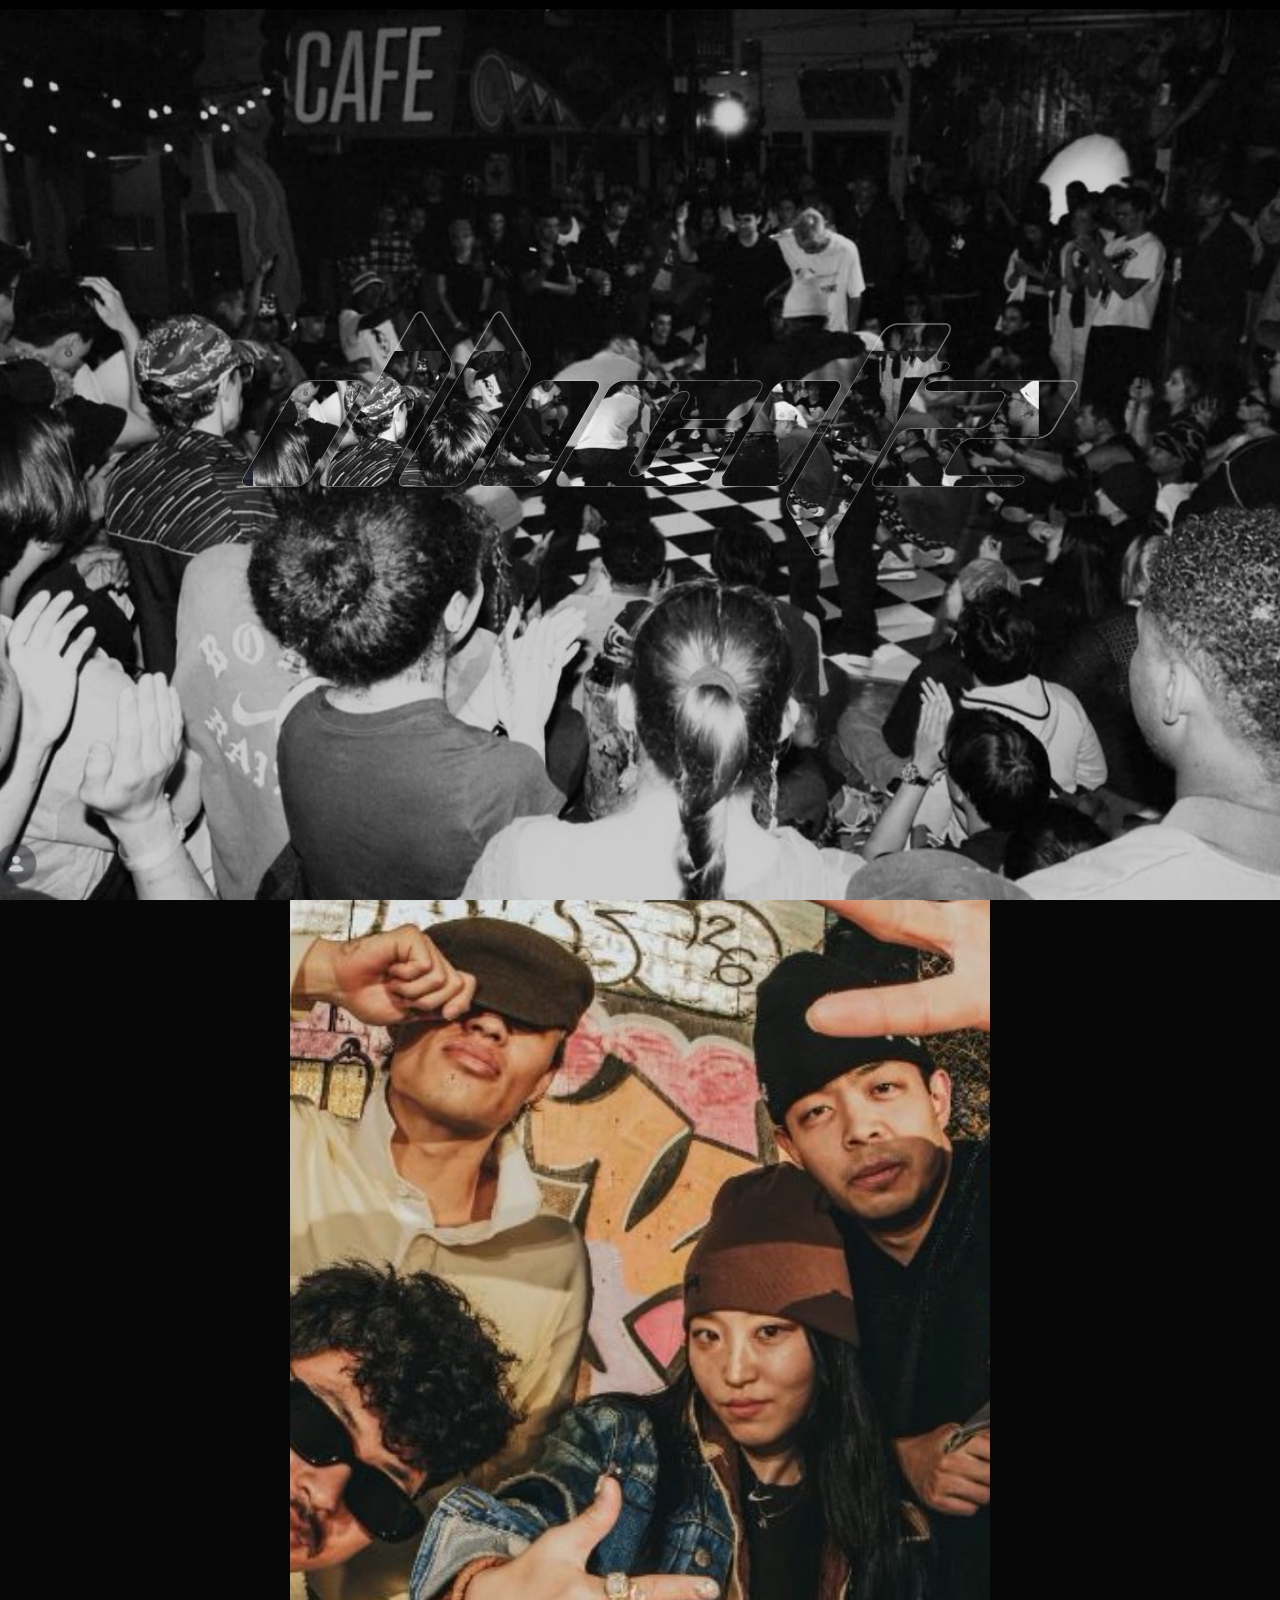
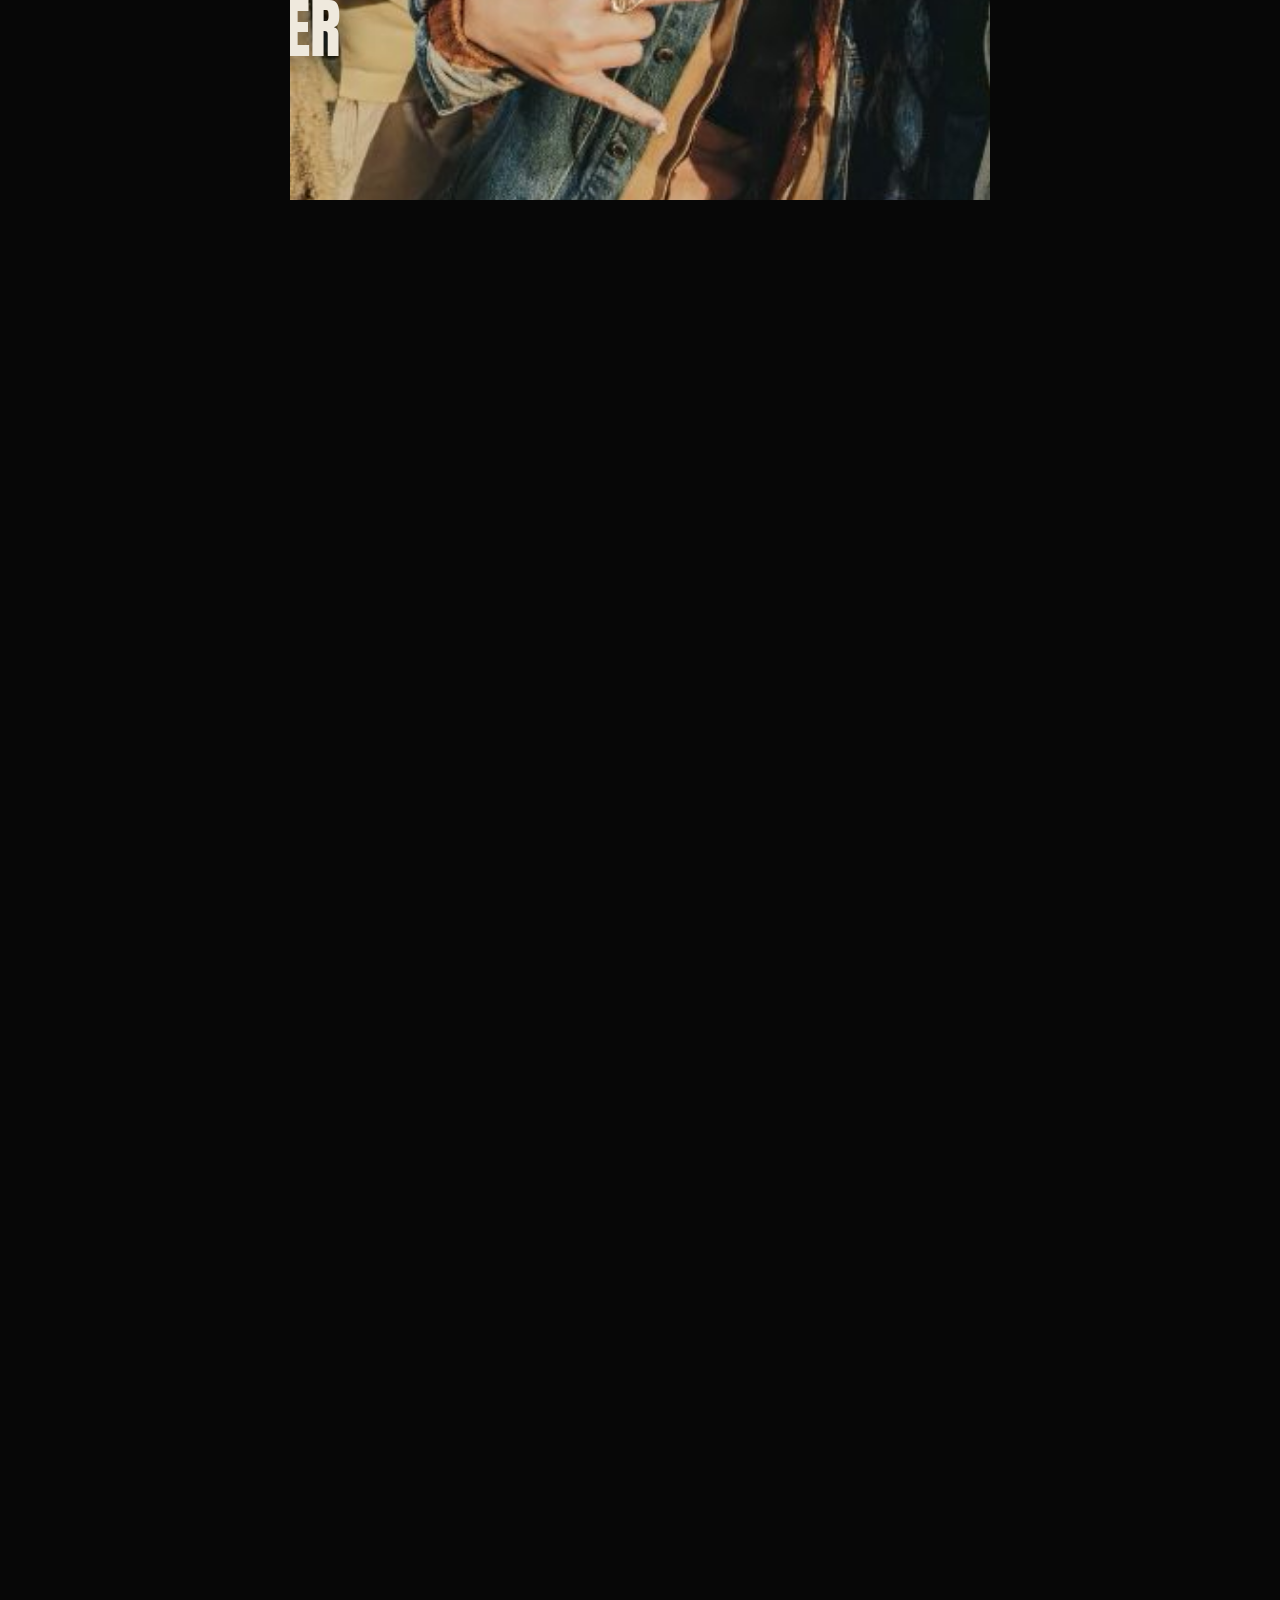
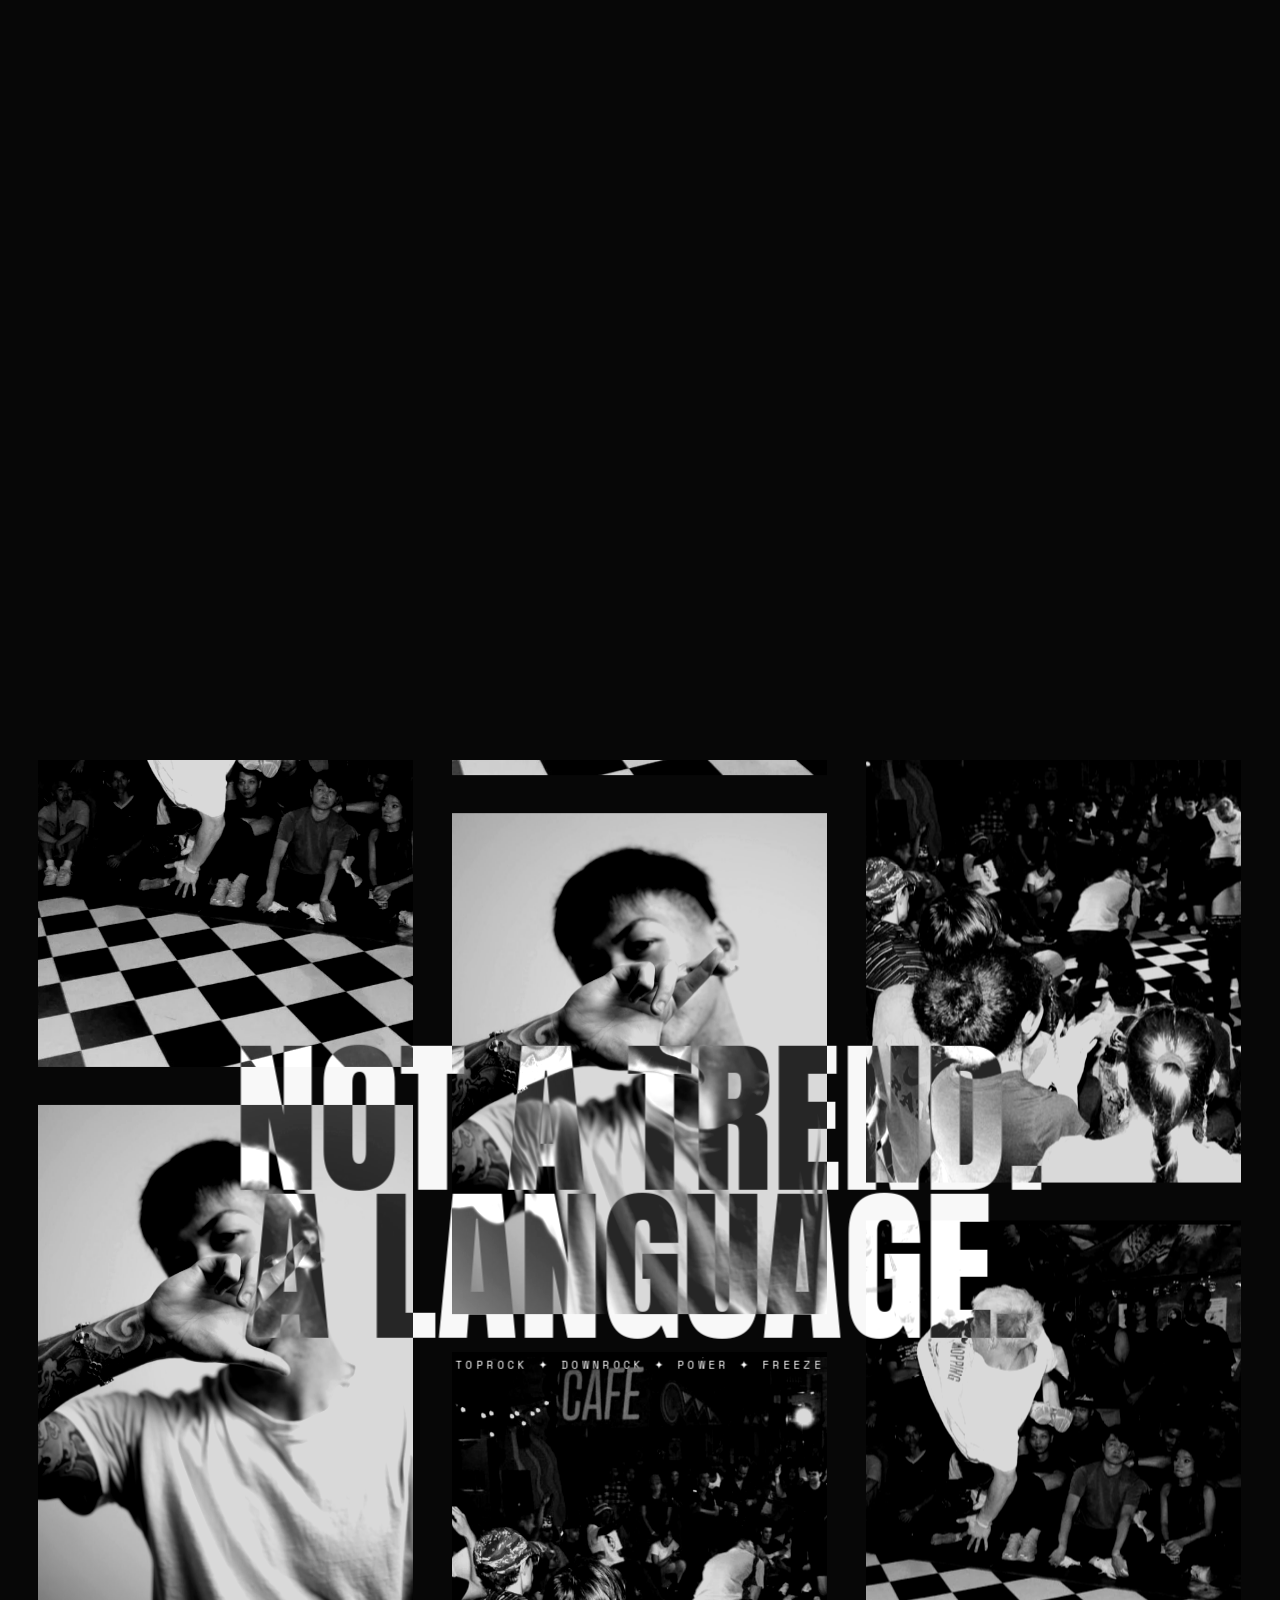
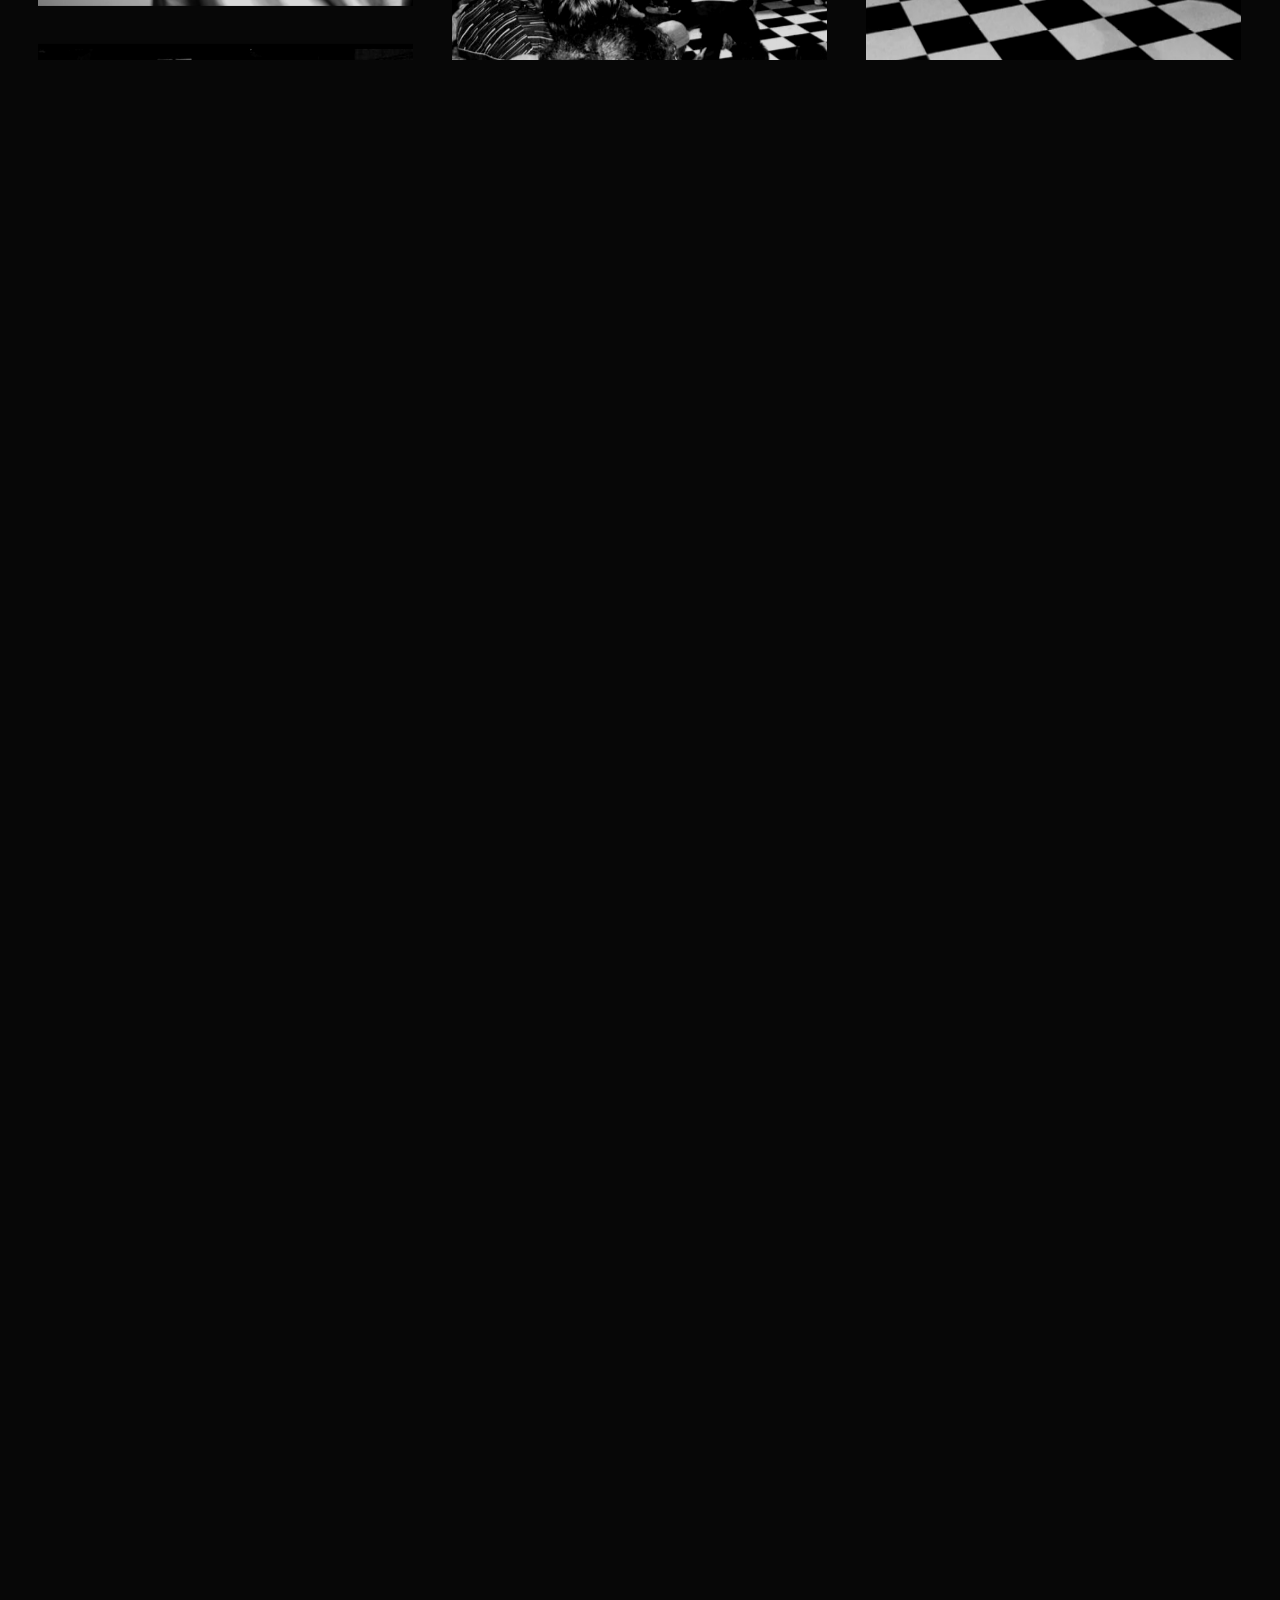
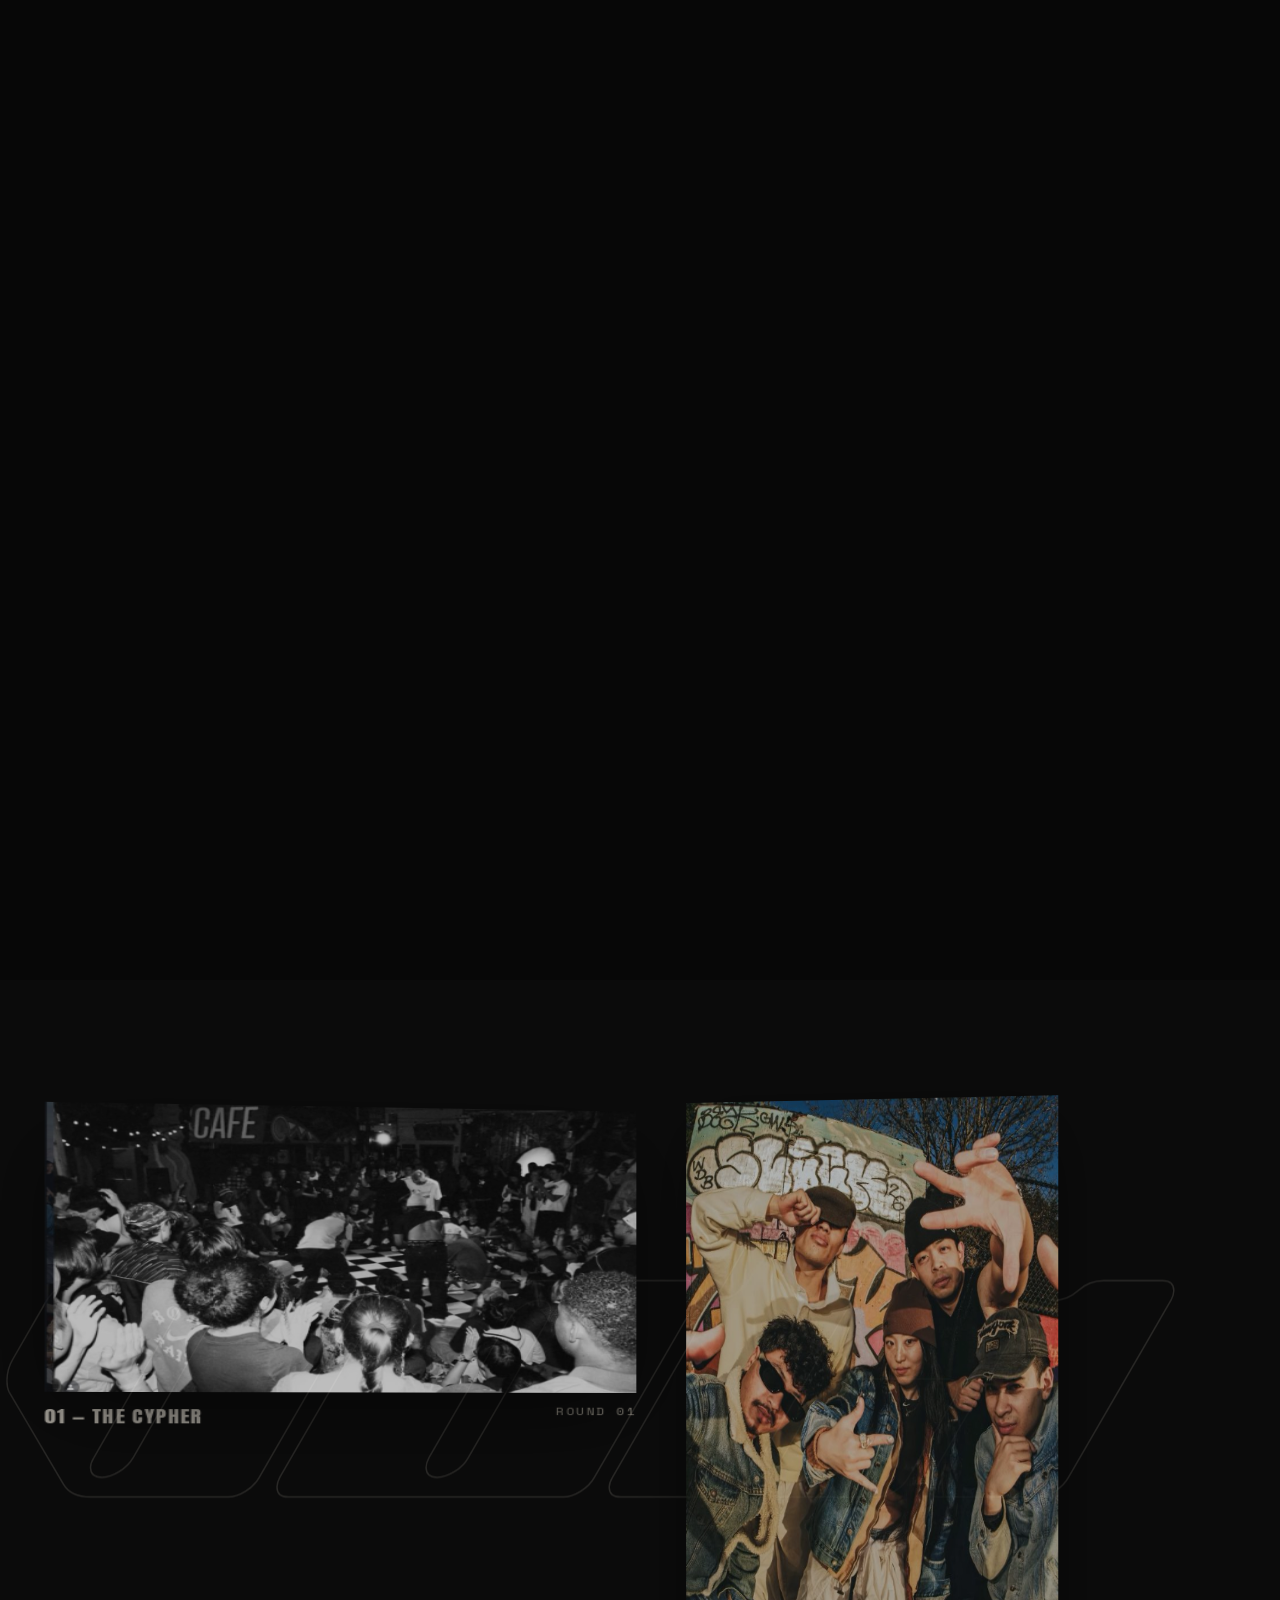
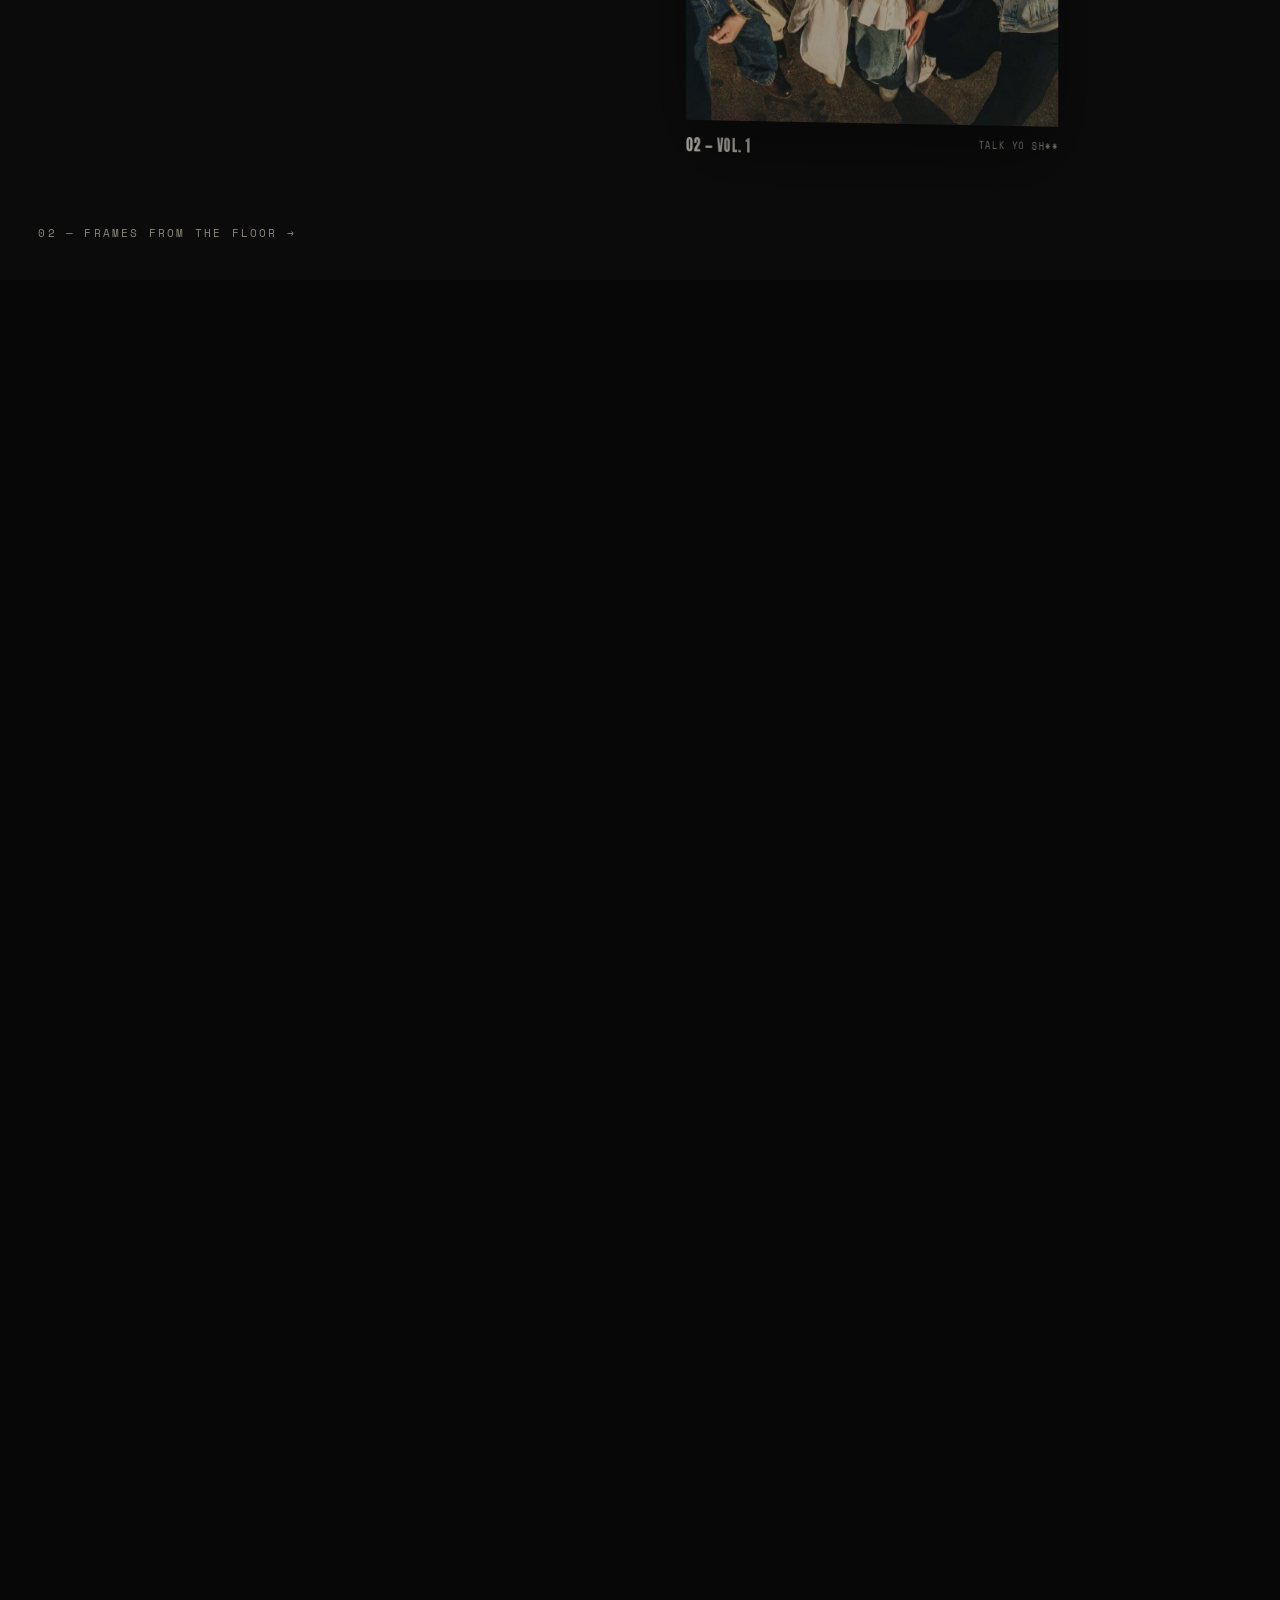
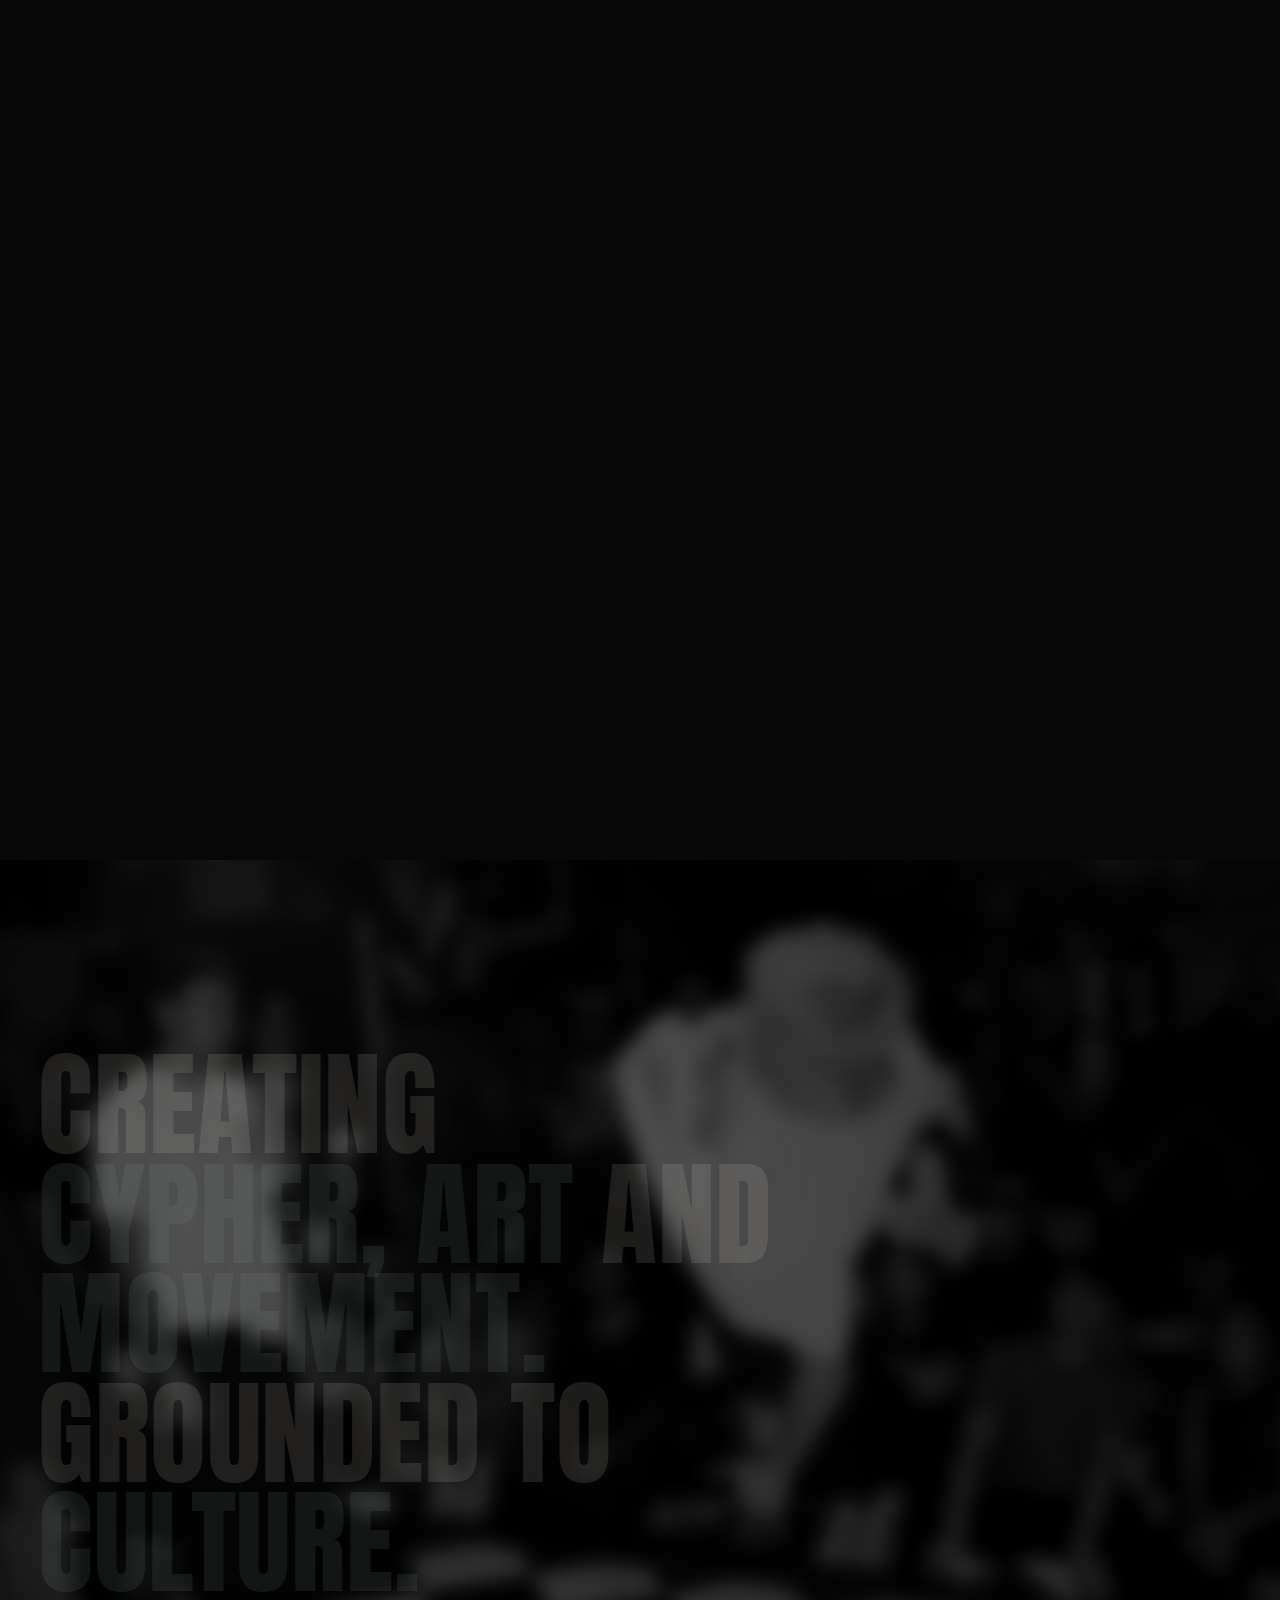
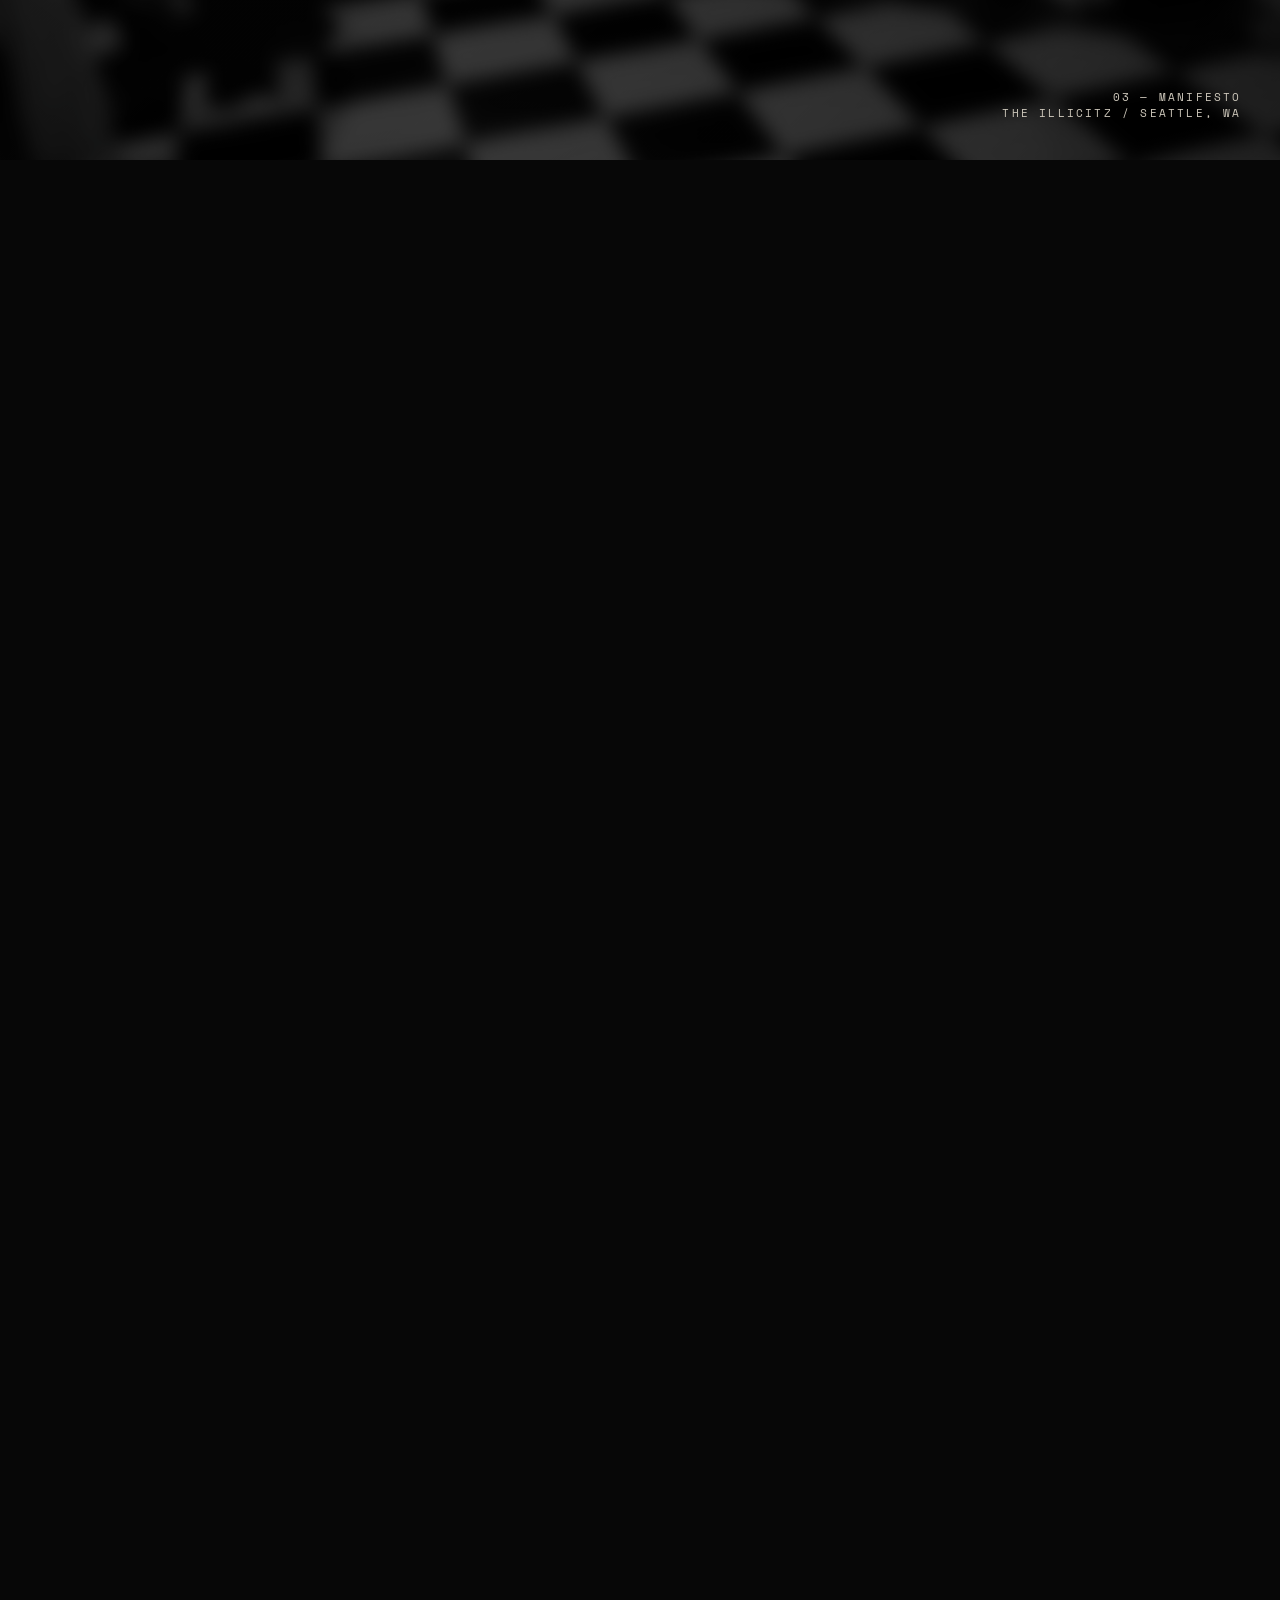
==== commit 8bcece6e: "Moment as first picture, sharper loader zoom, wheel-scratch on banner, new banner words and manifest" ====
--- a/index.html
+++ b/index.html
@@ -8,7 +8,7 @@
   <meta name="theme-color" content="#070707">
   <meta property="og:title" content="ILLICITZ — Too ill for this world.">
   <meta property="og:description" content="Creative collective rooted in breakin' culture. Seattle, WA. Home of Ill Wear.">
-  <meta property="og:image" content="media/moment-air.jpg">
+  <meta property="og:image" content="media/moment-cypher.jpg">
   <link rel="icon" type="image/svg+xml" href="favicon.svg">
   <link rel="preconnect" href="https://fonts.googleapis.com">
   <link rel="preconnect" href="https://fonts.gstatic.com" crossorigin>
@@ -24,6 +24,7 @@
 <!-- LOADER: the image fills the word -->
 <div id="loader" aria-live="polite">
   <div class="ld-moto">The Illicitz / Seattle, WA</div>
+  <div id="ldFull" aria-hidden="true"></div>
   <div class="ld-wrap" id="ldWrap">
     <div class="ld-word outline">ILLICITZ</div>
     <div class="ld-word fill" id="ldFill">ILLICITZ</div>
@@ -45,8 +46,8 @@
   <section class="hero" id="hero">
     <div class="hero-bg" id="heroBg"><div class="media" data-m="0" data-pos="50% 40%"></div></div>
     <div class="hero-shade"></div>
-    <div class="ticker" id="ticker" role="img" aria-label="Draggable banner. Drag it to scratch the beat."><div class="tk-track"><span class="tk-seg">Too ill for this world ✦ Toprock · Downrock · Power · Freeze ✦ Breakin' culture ✦ Seattle, WA ✦ Slayin since 2025 ✦ Vol. 1 ✦&nbsp;</span></div></div>
-    <div class="tk-hint">↔ Drag the banner to scratch</div>
+    <div class="ticker" id="ticker" role="img" aria-label="Draggable banner. Drag it to scratch the beat."><div class="tk-track"><span class="tk-seg">All style ✦ Street fashion ✦ Lifestyle ✦ Too ill for this world ✦ Toprock · Downrock · Power · Freeze ✦ Breakin' culture ✦ Seattle, WA ✦ Slayin since 2025 ✦&nbsp;</span></div></div>
+    <div class="tk-hint">↔ Drag or scroll over the banner to scratch</div>
     <div class="scroll-cue">Scroll</div>
     <h1 class="hero-word glitch" id="heroWord" data-text="ILLICITZ" data-auto>ILLICITZ</h1>
     <div class="hero-row">
@@ -88,7 +89,7 @@
   </section>
 
   <!-- 04 MANIFESTO -->
-  <section class="scene s-mani" id="sMani" style="height:360vh">
+  <section class="scene s-mani" id="sMani" style="height:260vh">
     <div class="pin">
       <div class="mani-bg" id="maniBg"><div class="media" data-m="3" data-pos="50% 50%"></div></div>
       <p class="mani" id="mani"></p>
--- a/css/style.css
+++ b/css/style.css
@@ -77,10 +77,12 @@
 /* ---------- loader ---------- */
 #loader{position:fixed;inset:0;background:#050505;z-index:1500;display:flex;align-items:center;justify-content:center;overflow:hidden}
 #loader.done{pointer-events:none}
+
+#ldFull{position:absolute;inset:0;background-size:cover;background-position:50% 40%;opacity:0;transform:scale(1.12);filter:brightness(.8)}
 .ld-wrap{position:relative;transform-origin:62% 52%;will-change:transform}
 .ld-word{font-family:var(--f-kosmos);font-size:clamp(46px,15.5vw,300px);line-height:1;letter-spacing:.01em;white-space:nowrap;position:relative}
 .ld-word.outline{color:transparent;-webkit-text-stroke:1.5px rgba(239,233,221,.45)}
-.ld-word.fill{position:absolute;left:0;top:0;color:transparent;background-size:cover;background-position:center;-webkit-background-clip:text;background-clip:text;clip-path:inset(100% 0 0 0);filter:contrast(1.15) saturate(1.2)}
+.ld-word.fill{position:absolute;left:0;top:0;color:transparent;background-size:cover;background-position:center;-webkit-background-clip:text;background-clip:text;clip-path:inset(100% 0 0 0);}
 .ld-meta{position:absolute;left:var(--gut);right:var(--gut);bottom:28px;display:flex;justify-content:space-between;text-transform:uppercase;letter-spacing:.16em;font-size:11px;color:var(--mute)}
 .ld-count{font-family:var(--f-kosmos);font-size:clamp(26px,5vw,64px);color:var(--ink);letter-spacing:.02em;line-height:1}
 .ld-moto{position:absolute;top:28px;left:var(--gut);text-transform:uppercase;letter-spacing:.2em;font-size:11px;color:var(--mute)}
@@ -158,7 +160,7 @@
 .mani-bg .media{position:absolute;inset:0}
 .mani-bg img{filter:blur(8px) brightness(.38) saturate(.7)}
 .mani-bg::after{content:"";position:absolute;inset:0;background:radial-gradient(circle at 30% 40%,transparent,rgba(0,0,0,.7))}
-.mani{position:relative;font-family:var(--f-head);font-size:clamp(30px,6.2vw,110px);line-height:1;text-transform:uppercase;max-width:20ch;letter-spacing:.005em}
+.mani{position:relative;font-family:var(--f-head);font-size:clamp(38px,9vw,170px);line-height:.95;text-transform:uppercase;max-width:14ch;letter-spacing:.005em}
 .mani .w{display:inline-block;margin-right:.24em;opacity:.12;will-change:opacity,transform}
 .mani .w.hot{color:var(--hi)}
 .mani-tag{position:absolute;right:var(--gut);bottom:var(--gut);text-align:right;text-transform:uppercase;letter-spacing:.2em;font-size:11px;color:#cfc9bc}
